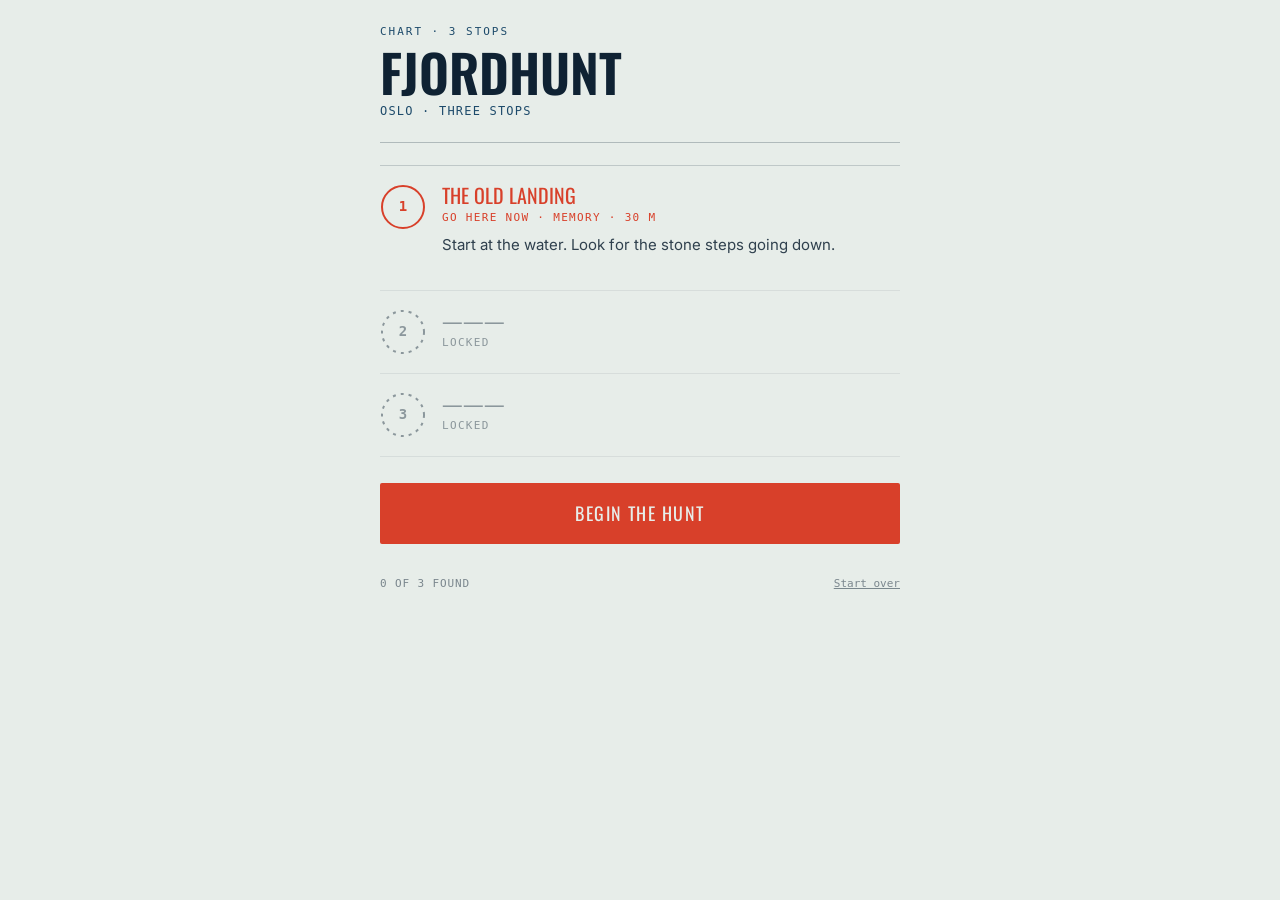
==== index.html @ 03c0484d "Add files via upload" ====
<!DOCTYPE html>
<html lang="en">
  <head>
    <meta charset="utf-8" />
    <meta
      name="viewport"
      content="width=device-width, initial-scale=1, viewport-fit=cover"
    />
    <meta name="theme-color" content="#e7ede9" />
    <title>Fjordhunt</title>
    <link rel="preconnect" href="https://fonts.googleapis.com" />
    <link rel="preconnect" href="https://fonts.gstatic.com" crossorigin />
    <link
      href="https://fonts.googleapis.com/css2?family=Oswald:wght@400;500;600&family=Inter:wght@400;500&display=swap"
      rel="stylesheet"
    />

    <style>
      :root {
        --paper: #e7ede9;
        --paper-2: #d6e0dc;
        --ink: #0f2233;
        --depth: #1e4b6b;
        --buoy: #d8402a;
        --brass: #a9761f;
        --font-display: "Oswald", "Arial Narrow", sans-serif;
        --font-body: "Inter", -apple-system, BlinkMacSystemFont, "Segoe UI",
          sans-serif;
        --font-mono: ui-monospace, "SF Mono", Menlo, monospace;
      }
      * {
        box-sizing: border-box;
        -webkit-tap-highlight-color: transparent;
      }
      html,
      body {
        margin: 0;
        padding: 0;
        min-height: 100%;
      }
      body {
        background: var(--paper);
        color: var(--ink);
        font-family: var(--font-body);
        font-size: 16px;
        line-height: 1.5;
        -webkit-font-smoothing: antialiased;
        overscroll-behavior: none;
      }
      .shell {
        width: min(560px, 100%);
        margin: 0 auto;
        padding: 24px 20px 48px;
      }
      .eyebrow {
        font-family: var(--font-mono);
        font-size: 11px;
        letter-spacing: 0.18em;
        text-transform: uppercase;
        color: var(--depth);
        margin: 0 0 6px;
      }
      h1 {
        font-family: var(--font-display);
        font-weight: 600;
        font-size: clamp(34px, 11vw, 52px);
        line-height: 0.95;
        text-transform: uppercase;
        margin: 0 0 6px;
      }
      .sub,
      .coord {
        font-family: var(--font-mono);
        font-size: 12px;
        letter-spacing: 0.1em;
        text-transform: uppercase;
        color: var(--depth);
        margin: 0;
      }
      .rule {
        height: 1px;
        background: var(--ink);
        opacity: 0.25;
        margin: 22px 0;
      }
      .stops {
        list-style: none;
        margin: 0;
        padding: 0;
      }
      .stop {
        display: flex;
        gap: 16px;
        align-items: flex-start;
        padding: 18px 0;
        border-top: 1px solid rgba(15, 34, 51, 0.18);
        text-decoration: none;
        color: inherit;
      }
      .stops li:last-child .stop {
        border-bottom: 1px solid rgba(15, 34, 51, 0.18);
      }
      .ring {
        flex: 0 0 auto;
        width: 46px;
        height: 46px;
        position: relative;
      }
      .ring svg {
        display: block;
        width: 100%;
        height: 100%;
      }
      .ring .num {
        position: absolute;
        inset: 0;
        display: grid;
        place-items: center;
        font-family: var(--font-mono);
        font-size: 14px;
        font-weight: 600;
      }
      .stop-body {
        min-width: 0;
        flex: 1;
      }
      .stop-name {
        font-family: var(--font-display);
        font-size: 20px;
        text-transform: uppercase;
        line-height: 1.1;
      }
      .stop-meta {
        font-family: var(--font-mono);
        font-size: 11px;
        letter-spacing: 0.12em;
        text-transform: uppercase;
        margin-top: 4px;
      }
      .stop-clue {
        margin-top: 8px;
        font-size: 15px;
        color: rgba(15, 34, 51, 0.85);
      }
      .is-locked {
        opacity: 0.42;
      }
      .is-current .stop-name,
      .is-current .stop-meta {
        color: var(--buoy);
      }
      .is-done .stop-meta {
        color: var(--brass);
      }
      .is-current .ring {
        animation: buoy 2.4s ease-in-out infinite;
      }
      @keyframes buoy {
        0%,
        100% {
          opacity: 1;
        }
        50% {
          opacity: 0.45;
        }
      }
      .btn {
        display: block;
        width: 100%;
        padding: 17px 20px;
        border: none;
        border-radius: 2px;
        background: var(--ink);
        color: var(--paper);
        font-family: var(--font-display);
        font-size: 18px;
        letter-spacing: 0.08em;
        text-transform: uppercase;
        text-align: center;
        text-decoration: none;
        cursor: pointer;
      }
      .btn--go {
        background: var(--buoy);
      }
      .btn--quiet {
        background: none;
        color: var(--depth);
        border: 1px solid rgba(15, 34, 51, 0.3);
      }
      .btn:active {
        transform: translateY(1px);
      }
      .btn:focus-visible,
      a:focus-visible {
        outline: 3px solid var(--brass);
        outline-offset: 2px;
      }
      .btn[disabled] {
        opacity: 0.4;
        pointer-events: none;
      }
      .btn + .btn {
        margin-top: 10px;
      }
      .status {
        padding: 14px 16px;
        border: 1px solid rgba(15, 34, 51, 0.2);
        border-left: 3px solid var(--depth);
        background: var(--paper-2);
        font-size: 15px;
      }
      .status--go {
        border-left-color: var(--buoy);
      }
      .foot {
        margin-top: 32px;
        font-family: var(--font-mono);
        font-size: 11px;
        letter-spacing: 0.08em;
        text-transform: uppercase;
        color: rgba(15, 34, 51, 0.5);
        display: flex;
        justify-content: space-between;
        gap: 12px;
      }
      .foot button {
        background: none;
        border: none;
        padding: 0;
        font: inherit;
        color: inherit;
        text-decoration: underline;
        cursor: pointer;
      }
      .devbar {
        background: var(--brass);
        color: #fff;
        font-family: var(--font-mono);
        font-size: 11px;
        letter-spacing: 0.14em;
        text-transform: uppercase;
        text-align: center;
        padding: 7px 10px;
      }
      .devbar button {
        background: none;
        border: none;
        color: #fff;
        text-decoration: underline;
        font: inherit;
        cursor: pointer;
      }
      /* AR */
      #ar {
        position: fixed;
        inset: 0;
        background: var(--ink);
        display: none;
        z-index: 50;
      }
      #ar.is-live {
        display: block;
      }
      #ar canvas {
        width: 100%;
        height: 100%;
        display: block;
      }
      .hud {
        position: fixed;
        left: 0;
        right: 0;
        bottom: 0;
        padding: 20px;
        padding-bottom: calc(20px + env(safe-area-inset-bottom));
        background: linear-gradient(transparent, rgba(15, 34, 51, 0.9) 40%);
      }
      .readout {
        font-family: var(--font-mono);
        font-size: 12px;
        letter-spacing: 0.12em;
        text-transform: uppercase;
        color: var(--paper);
        text-align: center;
        margin-bottom: 12px;
        text-shadow: 0 1px 3px rgba(0, 0, 0, 0.6);
      }
      /* games */
      .game-head {
        padding: 14px 20px;
        border-bottom: 1px solid rgba(15, 34, 51, 0.2);
        display: flex;
        justify-content: space-between;
        align-items: baseline;
        gap: 12px;
      }
      .game-head .title {
        font-family: var(--font-display);
        text-transform: uppercase;
        font-size: 17px;
      }
      .game-head .score {
        font-family: var(--font-mono);
        font-size: 12px;
        letter-spacing: 0.1em;
        text-transform: uppercase;
        color: var(--depth);
      }
      .game-stage {
        display: flex;
        flex-direction: column;
        align-items: center;
        justify-content: center;
        padding: 16px;
      }
      .game-stage canvas {
        background: var(--paper-2);
        border: 1px solid rgba(15, 34, 51, 0.25);
        touch-action: none;
        max-width: 100%;
      }
      .mem-grid {
        display: grid;
        grid-template-columns: repeat(3, 1fr);
        gap: 10px;
        width: 100%;
        max-width: 340px;
      }
      .card {
        aspect-ratio: 3 / 4;
        border: 1px solid rgba(15, 34, 51, 0.3);
        border-radius: 2px;
        background: var(--ink);
        color: transparent;
        font-size: 30px;
        display: grid;
        place-items: center;
        cursor: pointer;
        transition: background 0.18s, color 0.18s;
      }
      .card.is-up {
        background: var(--paper-2);
        color: var(--ink);
      }
      .card.is-matched {
        background: var(--paper-2);
        color: var(--ink);
        border-color: var(--brass);
        opacity: 0.55;
      }
      .pad {
        display: grid;
        grid-template-columns: repeat(4, 1fr);
        gap: 8px;
        width: 100%;
        max-width: 340px;
        margin-top: 14px;
      }
      .pad button {
        padding: 16px 0;
        font-size: 20px;
        border: 1px solid rgba(15, 34, 51, 0.3);
        background: var(--paper-2);
        color: var(--ink);
        border-radius: 2px;
        cursor: pointer;
      }
      .pad button:active {
        background: var(--ink);
        color: var(--paper);
      }
      .hint {
        font-family: var(--font-mono);
        font-size: 11px;
        letter-spacing: 0.1em;
        text-transform: uppercase;
        color: var(--depth);
        margin-top: 14px;
        text-align: center;
      }
      #boot {
        padding: 24px 20px;
        font-family: var(--font-mono);
        font-size: 13px;
        color: var(--buoy);
      }
      @media (prefers-reduced-motion: reduce) {
        * {
          animation: none !important;
          transition: none !important;
        }
      }
    </style>
  </head>

  <body>
    <div id="devbar"></div>
    <div id="app">
      <div id="boot">Loading&hellip;</div>
    </div>

    <div id="ar">
      <canvas id="cv"></canvas>
      <div class="hud">
        <div class="readout" id="readout">Finding you&hellip;</div>
        <button class="btn btn--go" id="playBtn" type="button" disabled>
          Get closer
        </button>
        <button class="btn btn--quiet" id="backBtn" type="button" style="margin-top:10px">
          Give up for now
        </button>
      </div>
    </div>

    <video id="vid" playsinline muted style="display: none"></video>

    <script>
      /* =========================================================
         ===============  YOUR HUNT — EDIT THIS  =================
         =========================================================

         Coordinates: open Google Maps, right-click the exact spot,
         click the numbers at the top of the menu to copy them.
         First number is lat, second is lng.

         game: "memory" | "breakout" | "tetris"
         radius: metres the player must be within
      */

      var HUNT = {
        name: "Fjordhunt",
        subtitle: "Oslo \u00b7 three stops",
        finale:
          "You found all three. Show this screen at the meeting point to claim the prize.",

        stops: [
          {
            name: "The Old Landing",
            lat: 59.92056,
            lng: 10.63167,
            radius: 30,
            clue: "Start at the water. Look for the stone steps going down.",
            game: "memory",
            symbols: ["\u2693", "\ud83e\udded", "\ud83d\udd6f", "\ud83e\udd89", "\ud83d\udd11", "\u26f5"]
          },
          {
            name: "The Palace Road",
            lat: 59.912844,
            lng: 10.6472,
            radius: 30,
            clue: "Head southeast, away from the water, until the trees line up on both sides. About fifteen minutes.",
            game: "breakout",
            rows: 4
          },
          {
            name: "The Last Marker",
            lat: 59.917304,
            lng: 10.66366,
            radius: 30,
            clue: "Turn east and keep going, slightly uphill, until the path opens onto open ground. Another fifteen minutes.",
            game: "tetris",
            lines: 4
          }
        ]
      };

      /* =========================================================
         =========  ENGINE — you should not need to edit  ========
         ========================================================= */

      (function () {
        "use strict";

        var KEY = "fjordhunt.progress.v1";
        var DEVKEY = "fjordhunt.dev";

        /* ---------- storage ---------- */
        function load() {
          try {
            var p = JSON.parse(localStorage.getItem(KEY));
            if (p && Object.prototype.toString.call(p.done) === "[object Array]")
              return p;
          } catch (e) {}
          return { done: [] };
        }
        function save(p) {
          try {
            localStorage.setItem(KEY, JSON.stringify(p));
          } catch (e) {}
        }
        function isDone(i) {
          return load().done.indexOf(i) > -1;
        }
        function complete(i) {
          var p = load();
          if (p.done.indexOf(i) < 0) p.done.push(i);
          p.updated = Date.now();
          save(p);
        }
        function resetAll() {
          try {
            localStorage.removeItem(KEY);
          } catch (e) {}
        }
        function currentIndex() {
          var p = load();
          for (var i = 0; i < HUNT.stops.length; i++)
            if (p.done.indexOf(i) < 0) return i;
          return -1;
        }

        function devOn() {
          try {
            return localStorage.getItem(DEVKEY) === "1";
          } catch (e) {
            return false;
          }
        }
        function setDev(on) {
          try {
            if (on) localStorage.setItem(DEVKEY, "1");
            else localStorage.removeItem(DEVKEY);
          } catch (e) {}
        }

        function param(name) {
          var m = new RegExp("[?&]" + name + "=([^&#]*)").exec(location.search);
          return m ? decodeURIComponent(m[1]) : null;
        }
        if (param("dev") === "1") setDev(true);
        if (param("dev") === "0") setDev(false);

        /* ---------- geo ---------- */
        function toRad(d) {
          return (d * Math.PI) / 180;
        }
        function distance(la1, ln1, la2, ln2) {
          var R = 6371000,
            dLa = toRad(la2 - la1),
            dLn = toRad(ln2 - ln1);
          var a =
            Math.sin(dLa / 2) * Math.sin(dLa / 2) +
            Math.cos(toRad(la1)) *
              Math.cos(toRad(la2)) *
              Math.sin(dLn / 2) *
              Math.sin(dLn / 2);
          return 2 * R * Math.atan2(Math.sqrt(a), Math.sqrt(1 - a));
        }
        function bearing(la1, ln1, la2, ln2) {
          var y = Math.sin(toRad(ln2 - ln1)) * Math.cos(toRad(la2));
          var x =
            Math.cos(toRad(la1)) * Math.sin(toRad(la2)) -
            Math.sin(toRad(la1)) *
              Math.cos(toRad(la2)) *
              Math.cos(toRad(ln2 - ln1));
          return (((Math.atan2(y, x) * 180) / Math.PI) + 360) % 360;
        }
        function angleDelta(a, b) {
          return ((((b - a) % 360) + 540) % 360) - 180;
        }
        function fmt(m) {
          return m < 1000 ? Math.round(m) + " m" : (m / 1000).toFixed(1) + " km";
        }

        /* ---------- dom helpers ---------- */
        var app = document.getElementById("app");
        var arEl = document.getElementById("ar");
        var cv = document.getElementById("cv");
        var vid = document.getElementById("vid");
        var readout = document.getElementById("readout");
        var playBtn = document.getElementById("playBtn");
        var backBtn = document.getElementById("backBtn");
        var ctx = cv.getContext("2d");

        function esc(s) {
          return String(s).replace(/[&<>"]/g, function (c) {
            return { "&": "&amp;", "<": "&lt;", ">": "&gt;", '"': "&quot;" }[c];
          });
        }
        function go(hash) {
          location.hash = hash;
        }

        /* ---------- teardown between views ---------- */
        var cleanup = [];
        function onLeave(fn) {
          cleanup.push(fn);
        }
        function teardown() {
          while (cleanup.length) {
            try {
              cleanup.pop()();
            } catch (e) {}
          }
          arEl.classList.remove("is-live");
        }

        /* =========================================================
           GAMES
           ========================================================= */
        var GAMES = {};

        GAMES.memory = {
          label: "Match the pairs",
          mount: function (stage, stop, api) {
            var syms = (
              stop.symbols && stop.symbols.length
                ? stop.symbols
                : ["\u2693", "\ud83e\udded", "\ud83d\udd6f", "\ud83e\udd89", "\ud83d\udd11", "\u26f5"]
            ).slice(0, 6);

            var deck = syms.concat(syms);
            for (var i = deck.length - 1; i > 0; i--) {
              var j = Math.floor(Math.random() * (i + 1)),
                t = deck[i];
              deck[i] = deck[j];
              deck[j] = t;
            }

            var grid = document.createElement("div");
            grid.className = "mem-grid";
            stage.appendChild(grid);
            var hint = document.createElement("p");
            hint.className = "hint";
            hint.textContent = "Tap two cards";
            stage.appendChild(hint);

            var first = null,
              busy = false,
              matched = 0,
              moves = 0;
            api.score("0 moves");

            deck.forEach(function (sym) {
              var card = document.createElement("button");
              card.className = "card";
              card.type = "button";
              card.textContent = sym;
              card.setAttribute("data-sym", sym);
              card.addEventListener("click", function () {
                if (busy || card.className.indexOf("is-up") > -1) return;
                if (card.className.indexOf("is-matched") > -1) return;
                card.className = "card is-up";
                if (!first) {
                  first = card;
                  return;
                }
                moves++;
                api.score(moves + (moves === 1 ? " move" : " moves"));
                if (
                  first.getAttribute("data-sym") === card.getAttribute("data-sym")
                ) {
                  first.className = "card is-matched";
                  card.className = "card is-matched";
                  first = null;
                  matched++;
                  if (matched === syms.length) {
                    hint.textContent = "All pairs found";
                    setTimeout(api.win, 450);
                  }
                } else {
                  busy = true;
                  var a = first,
                    b = card;
                  first = null;
                  setTimeout(function () {
                    a.className = "card";
                    b.className = "card";
                    busy = false;
                  }, 700);
                }
              });
              grid.appendChild(card);
            });

            return function () {};
          }
        };

        GAMES.breakout = {
          label: "Clear the bricks",
          mount: function (stage, stop, api) {
            var W = 320,
              H = 440;
            var c = document.createElement("canvas");
            c.width = W;
            c.height = H;
            c.style.width = "min(320px, 92vw)";
            stage.appendChild(c);
            var hint = document.createElement("p");
            hint.className = "hint";
            hint.textContent = "Drag to move \u00b7 tap to launch";
            stage.appendChild(hint);
            var g = c.getContext("2d");

            var COLS = 7,
              ROWS = Math.max(2, Math.min(6, stop.rows || 4)),
              PAD = 6;
            var BW = (W - PAD * (COLS + 1)) / COLS,
              BH = 16;
            var bricks = [];
            for (var r = 0; r < ROWS; r++)
              for (var cc = 0; cc < COLS; cc++)
                bricks.push({
                  x: PAD + cc * (BW + PAD),
                  y: 60 + r * (BH + PAD),
                  alive: true,
                  row: r
                });

            var paddle = { w: 74, h: 11, x: W / 2 - 37, y: H - 34 };
            var ball = { x: W / 2, y: paddle.y - 8, r: 6, vx: 0, vy: 0 };
            var lives = 3,
              stuck = true,
              running = true,
              alive = bricks.length;

            function sc() {
              api.score(alive + " left \u00b7 " + lives + " lives");
            }
            sc();

            function moveTo(clientX) {
              var rect = c.getBoundingClientRect();
              var x = ((clientX - rect.left) / rect.width) * W;
              paddle.x = Math.max(0, Math.min(W - paddle.w, x - paddle.w / 2));
            }
            function down(e) {
              e.preventDefault();
              var p = e.touches ? e.touches[0] : e;
              moveTo(p.clientX);
              if (stuck) {
                stuck = false;
                ball.vx = (Math.random() > 0.5 ? 1 : -1) * 2.4;
                ball.vy = -4.2;
              }
            }
            function move(e) {
              var p = e.touches ? e.touches[0] : e;
              if (!p) return;
              e.preventDefault();
              moveTo(p.clientX);
            }
            c.addEventListener("touchstart", down, { passive: false });
            c.addEventListener("touchmove", move, { passive: false });
            c.addEventListener("mousedown", down);
            c.addEventListener("mousemove", function (e) {
              if (e.buttons) move(e);
            });

            function step() {
              if (stuck) {
                ball.x = paddle.x + paddle.w / 2;
                ball.y = paddle.y - 8;
                return;
              }
              ball.x += ball.vx;
              ball.y += ball.vy;
              if (ball.x - ball.r < 0) {
                ball.x = ball.r;
                ball.vx *= -1;
              }
              if (ball.x + ball.r > W) {
                ball.x = W - ball.r;
                ball.vx *= -1;
              }
              if (ball.y - ball.r < 0) {
                ball.y = ball.r;
                ball.vy *= -1;
              }
              if (
                ball.vy > 0 &&
                ball.y + ball.r >= paddle.y &&
                ball.y - ball.r <= paddle.y + paddle.h &&
                ball.x >= paddle.x - 4 &&
                ball.x <= paddle.x + paddle.w + 4
              ) {
                ball.y = paddle.y - ball.r;
                var hit = (ball.x - (paddle.x + paddle.w / 2)) / (paddle.w / 2);
                ball.vx = hit * 4.2;
                ball.vy = -Math.max(3.2, Math.abs(ball.vy));
              }
              for (var i = 0; i < bricks.length; i++) {
                var b = bricks[i];
                if (!b.alive) continue;
                if (
                  ball.x + ball.r > b.x &&
                  ball.x - ball.r < b.x + BW &&
                  ball.y + ball.r > b.y &&
                  ball.y - ball.r < b.y + BH
                ) {
                  b.alive = false;
                  alive--;
                  sc();
                  var ox = Math.min(
                    ball.x + ball.r - b.x,
                    b.x + BW - (ball.x - ball.r)
                  );
                  var oy = Math.min(
                    ball.y + ball.r - b.y,
                    b.y + BH - (ball.y - ball.r)
                  );
                  if (ox < oy) ball.vx *= -1;
                  else ball.vy *= -1;
                  if (alive === 0) {
                    running = false;
                    hint.textContent = "Bricks cleared";
                    setTimeout(api.win, 350);
                  }
                  break;
                }
              }
              if (ball.y - ball.r > H) {
                lives--;
                if (lives <= 0) {
                  lives = 3;
                  bricks.forEach(function (b) {
                    b.alive = true;
                  });
                  alive = bricks.length;
                  hint.textContent = "Reset \u2014 try again";
                }
                sc();
                stuck = true;
              }
            }

            var rowColors = [
              "#0f2233",
              "#1e4b6b",
              "#a9761f",
              "#d8402a",
              "#1e4b6b",
              "#0f2233"
            ];
            function draw() {
              g.fillStyle = "#d6e0dc";
              g.fillRect(0, 0, W, H);
              bricks.forEach(function (b) {
                if (!b.alive) return;
                g.fillStyle = rowColors[b.row % rowColors.length];
                g.fillRect(b.x, b.y, BW, BH);
              });
              g.fillStyle = "#0f2233";
              g.fillRect(paddle.x, paddle.y, paddle.w, paddle.h);
              g.fillStyle = "#d8402a";
              g.beginPath();
              g.arc(ball.x, ball.y, ball.r, 0, Math.PI * 2);
              g.fill();
              if (stuck) {
                g.fillStyle = "rgba(15,34,51,0.65)";
                g.font = "13px ui-monospace, monospace";
                g.textAlign = "center";
                g.fillText("TAP TO LAUNCH", W / 2, H - 70);
              }
            }

            var raf;
            (function loop() {
              if (!running) return;
              step();
              draw();
              raf = requestAnimationFrame(loop);
            })();

            return function () {
              running = false;
              cancelAnimationFrame(raf);
            };
          }
        };

        GAMES.tetris = {
          label: "Clear the lines",
          mount: function (stage, stop, api) {
            var COLS = 10,
              ROWS = 18,
              CELL = 17;
            var TARGET = Math.max(1, stop.lines || 4);

            var c = document.createElement("canvas");
            c.width = COLS * CELL;
            c.height = ROWS * CELL;
            c.style.width = "240px";
            stage.appendChild(c);
            var g = c.getContext("2d");

            var pad = document.createElement("div");
            pad.className = "pad";
            pad.innerHTML =
              '<button type="button" data-k="left">\u2190</button>' +
              '<button type="button" data-k="rot">\u21bb</button>' +
              '<button type="button" data-k="right">\u2192</button>' +
              '<button type="button" data-k="drop">\u2193</button>';
            stage.appendChild(pad);

            var hint = document.createElement("p");
            hint.className = "hint";
            hint.textContent = "Clear " + TARGET + " lines";
            stage.appendChild(hint);

            var SHAPES = {
              I: [[1, 1, 1, 1]],
              O: [[1, 1], [1, 1]],
              T: [[0, 1, 0], [1, 1, 1]],
              S: [[0, 1, 1], [1, 1, 0]],
              Z: [[1, 1, 0], [0, 1, 1]],
              J: [[1, 0, 0], [1, 1, 1]],
              L: [[0, 0, 1], [1, 1, 1]]
            };
            var KEYS = ["I", "O", "T", "S", "Z", "J", "L"];
            var COLORS = {
              I: "#1e4b6b",
              O: "#a9761f",
              T: "#d8402a",
              S: "#0f2233",
              Z: "#1e4b6b",
              J: "#a9761f",
              L: "#0f2233"
            };

            var board = [];
            for (var r = 0; r < ROWS; r++) {
              var row = [];
              for (var cc = 0; cc < COLS; cc++) row.push(null);
              board.push(row);
            }

            var piece = null,
              lines = 0,
              running = true,
              acc = 0,
              last = 0,
              raf;

            function sc() {
              api.score(lines + " / " + TARGET + " lines");
            }
            sc();

            function emptyRow() {
              var a = [];
              for (var i = 0; i < COLS; i++) a.push(null);
              return a;
            }
            function collides(m, px, py) {
              for (var r = 0; r < m.length; r++)
                for (var c2 = 0; c2 < m[r].length; c2++) {
                  if (!m[r][c2]) continue;
                  var x = px + c2,
                    y = py + r;
                  if (x < 0 || x >= COLS || y >= ROWS) return true;
                  if (y >= 0 && board[y][x]) return true;
                }
              return false;
            }
            function spawn() {
              var k = KEYS[Math.floor(Math.random() * KEYS.length)];
              var m = SHAPES[k].map(function (rw) {
                return rw.slice();
              });
              piece = { k: k, m: m, x: Math.floor((COLS - m[0].length) / 2), y: 0 };
              if (collides(piece.m, piece.x, piece.y)) {
                for (var r = 0; r < 6; r++) board[r] = emptyRow();
                hint.textContent = "Stack cleared \u2014 keep going";
              }
            }
            function merge() {
              for (var r = 0; r < piece.m.length; r++)
                for (var c2 = 0; c2 < piece.m[r].length; c2++)
                  if (piece.m[r][c2] && piece.y + r >= 0)
                    board[piece.y + r][piece.x + c2] = piece.k;
            }
            function clearLines() {
              var cleared = 0;
              for (var r = ROWS - 1; r >= 0; r--) {
                var full = true;
                for (var c2 = 0; c2 < COLS; c2++)
                  if (!board[r][c2]) {
                    full = false;
                    break;
                  }
                if (full) {
                  board.splice(r, 1);
                  board.unshift(emptyRow());
                  cleared++;
                  r++;
                }
              }
              if (cleared) {
                lines += cleared;
                sc();
                if (lines >= TARGET) {
                  running = false;
                  hint.textContent = "Target reached";
                  setTimeout(api.win, 350);
                }
              }
            }
            function rotate() {
              var m = piece.m,
                out = [];
              for (var c2 = 0; c2 < m[0].length; c2++) {
                var rw = [];
                for (var r = m.length - 1; r >= 0; r--) rw.push(m[r][c2]);
                out.push(rw);
              }
              var kicks = [0, -1, 1, -2, 2];
              for (var i = 0; i < kicks.length; i++)
                if (!collides(out, piece.x + kicks[i], piece.y)) {
                  piece.m = out;
                  piece.x += kicks[i];
                  return;
                }
            }
            function mv(dx) {
              if (!collides(piece.m, piece.x + dx, piece.y)) piece.x += dx;
            }
            function softDrop() {
              if (!collides(piece.m, piece.x, piece.y + 1)) piece.y++;
              else {
                merge();
                clearLines();
                if (running) spawn();
              }
            }

            pad.addEventListener("click", function (e) {
              var k = e.target && e.target.getAttribute("data-k");
              if (!k || !running || !piece) return;
              if (k === "left") mv(-1);
              else if (k === "right") mv(1);
              else if (k === "rot") rotate();
              else softDrop();
              draw();
            });

            function onKey(e) {
              if (!running || !piece) return;
              if (e.key === "ArrowLeft") mv(-1);
              else if (e.key === "ArrowRight") mv(1);
              else if (e.key === "ArrowUp") rotate();
              else if (e.key === "ArrowDown") softDrop();
              else return;
              e.preventDefault();
              draw();
            }
            window.addEventListener("keydown", onKey);

            function draw() {
              g.fillStyle = "#d6e0dc";
              g.fillRect(0, 0, c.width, c.height);
              g.strokeStyle = "rgba(15,34,51,0.07)";
              for (var i = 1; i < COLS; i++) {
                g.beginPath();
                g.moveTo(i * CELL, 0);
                g.lineTo(i * CELL, c.height);
                g.stroke();
              }
              for (var r = 0; r < ROWS; r++)
                for (var c2 = 0; c2 < COLS; c2++)
                  if (board[r][c2]) {
                    g.fillStyle = COLORS[board[r][c2]];
                    g.fillRect(c2 * CELL, r * CELL, CELL - 1, CELL - 1);
                  }
              if (piece)
                for (var pr = 0; pr < piece.m.length; pr++)
                  for (var pc = 0; pc < piece.m[pr].length; pc++)
                    if (piece.m[pr][pc]) {
                      g.fillStyle = COLORS[piece.k];
                      g.fillRect(
                        (piece.x + pc) * CELL,
                        (piece.y + pr) * CELL,
                        CELL - 1,
                        CELL - 1
                      );
                    }
            }

            spawn();
            raf = requestAnimationFrame(function loop(ts) {
              if (!running) return;
              if (!last) last = ts;
              acc += ts - last;
              last = ts;
              if (acc > 620) {
                acc = 0;
                softDrop();
              }
              draw();
              raf = requestAnimationFrame(loop);
            });

            return function () {
              running = false;
              cancelAnimationFrame(raf);
              window.removeEventListener("keydown", onKey);
            };
          }
        };

        /* =========================================================
           VIEWS
           ========================================================= */

        function renderDevbar() {
          var bar = document.getElementById("devbar");
          if (!devOn()) {
            bar.className = "";
            bar.innerHTML = "";
            return;
          }
          bar.className = "devbar";
          bar.innerHTML =
            "Test mode: location checks skipped \u00b7 " +
            '<button id="devoff" type="button">turn off</button>';
          document.getElementById("devoff").addEventListener("click", function () {
            setDev(false);
            renderDevbar();
            route();
          });
        }

        function ring(state, n) {
          var stroke =
            state === "done" ? "#a9761f" : state === "current" ? "#d8402a" : "#0f2233";
          var dash = state === "locked" ? ' stroke-dasharray="3 5"' : "";
          var inner =
            state === "done"
              ? '<circle cx="23" cy="23" r="12" fill="#a9761f" opacity="0.18"/>'
              : "";
          return (
            '<div class="ring"><svg viewBox="0 0 46 46" aria-hidden="true">' +
            inner +
            '<circle cx="23" cy="23" r="21" fill="none" stroke="' +
            stroke +
            '" stroke-width="2"' +
            dash +
            '/></svg><span class="num" style="color:' +
            stroke +
            '">' +
            n +
            "</span></div>"
          );
        }

        function renderChart() {
          var cur = currentIndex();
          var html =
            '<main class="shell">' +
            '<p class="eyebrow">Chart \u00b7 ' +
            HUNT.stops.length +
            " stops</p>" +
            "<h1>" +
            esc(HUNT.name) +
            "</h1>" +
            '<p class="sub">' +
            esc(HUNT.subtitle || "") +
            "</p>" +
            '<div class="rule"></div><ol class="stops">';

          HUNT.stops.forEach(function (s, i) {
            var done = isDone(i),
              isCur = i === cur;
            var state = done ? "done" : isCur ? "current" : "locked";
            var cls =
              "stop " + (done ? "is-done" : isCur ? "is-current" : "is-locked");
            var open = done || isCur;
            var body =
              ring(state, i + 1) +
              '<div class="stop-body"><div class="stop-name">' +
              (open ? esc(s.name) : "\u2014\u2014\u2014") +
              '</div><div class="stop-meta">' +
              (done ? "Found" : isCur ? "Go here now" : "Locked") +
              (open ? " \u00b7 " + esc(s.game) + " \u00b7 " + s.radius + " m" : "") +
              "</div>" +
              (isCur && s.clue ? '<p class="stop-clue">' + esc(s.clue) + "</p>" : "") +
              "</div>";
            html +=
              "<li>" +
              (open
                ? '<a class="' + cls + '" href="#/stop/' + i + '">' + body + "</a>"
                : '<div class="' + cls + '">' + body + "</div>") +
              "</li>";
          });

          html += "</ol><div style='margin-top:26px'>";
          if (cur === -1) {
            html +=
              '<div class="status status--go">' + esc(HUNT.finale) + "</div>";
          } else {
            html +=
              '<a class="btn btn--go" href="#/stop/' +
              cur +
              '">' +
              (cur === 0 ? "Begin the hunt" : "Continue to stop " + (cur + 1)) +
              "</a>";
          }
          var doneCount = load().done.length;
          html +=
            '</div><div class="foot"><span>' +
            doneCount +
            " of " +
            HUNT.stops.length +
            ' found</span><button id="resetBtn" type="button">Start over</button></div></main>';

          app.innerHTML = html;
          document.getElementById("resetBtn").addEventListener("click", function () {
            if (confirm("Clear your progress and start from stop 1?")) {
              resetAll();
              route();
            }
          });
        }

        function renderStop(i) {
          var stop = HUNT.stops[i];
          if (!stop) return go("");

          app.innerHTML =
            '<main class="shell">' +
            '<p class="eyebrow">Stop ' +
            (i + 1) +
            " of " +
            HUNT.stops.length +
            "</p><h1>" +
            esc(stop.name) +
            '</h1><p class="coord">' +
            stop.lat.toFixed(5) +
            "\u00b0N " +
            stop.lng.toFixed(5) +
            "\u00b0E \u00b7 within " +
            stop.radius +
            ' m</p><div class="rule"></div>' +
            '<div class="status">' +
            esc(stop.clue || "Find the marker.") +
            "</div>" +
            "<p style='font-size:15px;color:#1e4b6b;margin:18px 0 22px'>The marker only appears when you are close enough. Hold the phone up and turn slowly to find it.</p>" +
            '<button class="btn btn--go" id="openCam" type="button">Open camera</button>' +
            '<a class="btn btn--quiet" href="#/">Back to the chart</a>' +
            "</main>";

          var heading = null,
            pos = null,
            dist = null,
            inRange = false,
            t0 = Date.now(),
            raf = null,
            stream = null,
            watchId = null;

          if (devOn()) {
            dist = 0;
            inRange = true;
          }

          function onOrient(e) {
            if (typeof e.webkitCompassHeading === "number")
              heading = e.webkitCompassHeading;
            else if (typeof e.alpha === "number") heading = (360 - e.alpha) % 360;
          }

          function startOrientation() {
            function attach() {
              window.addEventListener("deviceorientationabsolute", onOrient, true);
              window.addEventListener("deviceorientation", onOrient, true);
            }
            var DOE = window.DeviceOrientationEvent;
            if (DOE && typeof DOE.requestPermission === "function")
              DOE.requestPermission().then(attach).catch(attach);
            else attach();
          }

          function startGeo() {
            if (devOn() || !navigator.geolocation) return;
            watchId = navigator.geolocation.watchPosition(
              function (p) {
                pos = {
                  lat: p.coords.latitude,
                  lng: p.coords.longitude,
                  acc: p.coords.accuracy
                };
                dist = distance(pos.lat, pos.lng, stop.lat, stop.lng);
                inRange = dist <= stop.radius;
              },
              function (err) {
                readout.textContent =
                  err.code === 1
                    ? "Location blocked \u2014 allow it in Settings"
                    : "Cannot read your location yet";
              },
              { enableHighAccuracy: true, maximumAge: 2000, timeout: 20000 }
            );
          }

          function resize() {
            var d = window.devicePixelRatio || 1;
            cv.width = window.innerWidth * d;
            cv.height = window.innerHeight * d;
          }

          function drawMarker(x, y, t, size) {
            ctx.save();
            ctx.translate(x, y + Math.sin(t / 700) * size * 0.06);
            var gr = ctx.createRadialGradient(0, 0, size * 0.2, 0, 0, size * 1.3);
            gr.addColorStop(0, "rgba(216,64,42,0.45)");
            gr.addColorStop(1, "rgba(216,64,42,0)");
            ctx.fillStyle = gr;
            ctx.beginPath();
            ctx.arc(0, 0, size * 1.3, 0, Math.PI * 2);
            ctx.fill();
            ctx.save();
            ctx.rotate(t / 2600);
            ctx.strokeStyle = "#a9761f";
            ctx.lineWidth = Math.max(2, size * 0.045);
            ctx.beginPath();
            ctx.arc(0, 0, size, 0, Math.PI * 2);
            ctx.stroke();
            for (var k = 0; k < 12; k++) {
              var a = (k / 12) * Math.PI * 2;
              ctx.beginPath();
              ctx.moveTo(Math.cos(a) * size * 0.86, Math.sin(a) * size * 0.86);
              ctx.lineTo(Math.cos(a) * size * 0.98, Math.sin(a) * size * 0.98);
              ctx.stroke();
            }
            ctx.restore();
            ctx.strokeStyle = "rgba(231,237,233,0.9)";
            ctx.lineWidth = Math.max(1.5, size * 0.03);
            ctx.beginPath();
            ctx.moveTo(-size * 0.55, 0);
            ctx.lineTo(size * 0.55, 0);
            ctx.moveTo(0, -size * 0.55);
            ctx.lineTo(0, size * 0.55);
            ctx.stroke();
            ctx.fillStyle = "#d8402a";
            ctx.beginPath();
            ctx.moveTo(0, -size * 0.34);
            ctx.lineTo(size * 0.34, 0);
            ctx.lineTo(0, size * 0.34);
            ctx.lineTo(-size * 0.34, 0);
            ctx.closePath();
            ctx.fill();
            ctx.restore();
          }

          function drawArrow(delta) {
            var r = Math.min(cv.width, cv.height) * 0.16;
            ctx.save();
            ctx.translate(cv.width / 2, cv.height / 2);
            ctx.rotate((delta * Math.PI) / 180);
            ctx.fillStyle = "rgba(231,237,233,0.92)";
            ctx.strokeStyle = "rgba(15,34,51,0.6)";
            ctx.lineWidth = 3;
            ctx.beginPath();
            ctx.moveTo(0, -r);
            ctx.lineTo(r * 0.6, r * 0.7);
            ctx.lineTo(0, r * 0.35);
            ctx.lineTo(-r * 0.6, r * 0.7);
            ctx.closePath();
            ctx.fill();
            ctx.stroke();
            ctx.restore();
          }

          function hud() {
            if (devOn()) readout.textContent = "Test mode \u00b7 marker unlocked";
            else if (dist === null) readout.textContent = "Finding you\u2026";
            else if (inRange) readout.textContent = "You are here \u00b7 " + fmt(dist);
            else
              readout.textContent =
                fmt(dist) +
                " to go" +
                (pos && pos.acc > 25
                  ? " \u00b7 weak GPS (\u00b1" + Math.round(pos.acc) + " m)"
                  : "");
            if (inRange && playBtn.disabled) {
              playBtn.disabled = false;
              playBtn.textContent = "Take the challenge";
            } else if (!inRange && !playBtn.disabled) {
              playBtn.disabled = true;
              playBtn.textContent = "Get closer";
            }
          }

          function loop() {
            var t = Date.now() - t0;
            ctx.clearRect(0, 0, cv.width, cv.height);
            var vw = vid.videoWidth,
              vh = vid.videoHeight;
            if (vw && vh) {
              var s = Math.max(cv.width / vw, cv.height / vh);
              ctx.drawImage(
                vid,
                (cv.width - vw * s) / 2,
                (cv.height - vh * s) / 2,
                vw * s,
                vh * s
              );
            }
            if (inRange) {
              var size = Math.min(cv.width, cv.height) * 0.17;
              if (heading === null) drawMarker(cv.width / 2, cv.height * 0.45, t, size);
              else {
                var b = devOn()
                  ? 0
                  : bearing(pos.lat, pos.lng, stop.lat, stop.lng);
                var d = angleDelta(heading, b),
                  fov = 55;
                if (Math.abs(d) < fov)
                  drawMarker(
                    cv.width / 2 + (d / fov) * (cv.width / 2),
                    cv.height * 0.45,
                    t,
                    size
                  );
                else drawArrow(d);
              }
            } else if (heading !== null && pos) {
              drawArrow(angleDelta(heading, bearing(pos.lat, pos.lng, stop.lat, stop.lng)));
            }
            hud();
            raf = requestAnimationFrame(loop);
          }

          playBtn.onclick = function () {
            go("#/game/" + i);
          };
          backBtn.onclick = function () {
            go("#/");
          };

          document.getElementById("openCam").addEventListener("click", function () {
            startOrientation();
            startGeo();
            navigator.mediaDevices
              .getUserMedia({
                video: { facingMode: { ideal: "environment" } },
                audio: false
              })
              .then(function (st) {
                stream = st;
                vid.srcObject = st;
                return vid.play();
              })
              .then(function () {
                arEl.classList.add("is-live");
                resize();
                window.addEventListener("resize", resize);
                raf = requestAnimationFrame(loop);
              })
              .catch(function () {
                alert(
                  "The camera did not open. Allow camera access for this site, then reload."
                );
              });
          });

          onLeave(function () {
            if (raf) cancelAnimationFrame(raf);
            window.removeEventListener("resize", resize);
            window.removeEventListener("deviceorientationabsolute", onOrient, true);
            window.removeEventListener("deviceorientation", onOrient, true);
            if (watchId !== null) navigator.geolocation.clearWatch(watchId);
            if (stream)
              stream.getTracks().forEach(function (tr) {
                tr.stop();
              });
            vid.srcObject = null;
          });
        }

        function renderGame(i) {
          var stop = HUNT.stops[i];
          if (!stop) return go("");
          var game = GAMES[stop.game];

          if (!game) {
            app.innerHTML =
              '<main class="shell"><div class="status">No game called "' +
              esc(stop.game) +
              '" exists. In the config at the top of this file, game must be memory, breakout or tetris.</div>' +
              '<a class="btn btn--quiet" href="#/" style="margin-top:20px">Back</a></main>';
            return;
          }

          app.innerHTML =
            '<header class="game-head"><span class="title">' +
            esc(game.label) +
            '</span><span class="score" id="score"></span></header>' +
            '<div class="game-stage" id="stage"></div>';

          var td = null;
          var api = {
            score: function (t) {
              var el = document.getElementById("score");
              if (el) el.textContent = t;
            },
            win: function () {
              if (td) td();
              complete(i);
              showWin();
            }
          };
          td = game.mount(document.getElementById("stage"), stop, api);
          onLeave(function () {
            if (td) td();
          });

          function showWin() {
            var next = currentIndex();
            var html = '<main class="shell">';
            if (next === -1) {
              html +=
                '<p class="eyebrow">Hunt complete</p><h1>All three found</h1>' +
                '<div class="rule"></div><div class="status status--go">' +
                esc(HUNT.finale) +
                '</div><div style="margin-top:24px"><a class="btn btn--go" href="#/">See the chart</a></div>';
            } else {
              var n = HUNT.stops[next];
              html +=
                '<p class="eyebrow">Stop ' +
                (i + 1) +
                ' cleared</p><h1>' +
                esc(stop.name) +
                '</h1><div class="rule"></div><div class="status status--go">Next: ' +
                esc(n.clue || n.name) +
                '</div><div style="margin-top:24px"><a class="btn btn--go" href="#/stop/' +
                next +
                '">Go to stop ' +
                (next + 1) +
                '</a><a class="btn btn--quiet" href="#/">Back to the chart</a></div>';
            }
            app.innerHTML = html + "</main>";
          }
        }

        /* ---------- router ---------- */
        function route() {
          teardown();
          window.scrollTo(0, 0);
          renderDevbar();
          var h = location.hash.replace(/^#\/?/, "");
          var parts = h.split("/");
          if (parts[0] === "stop") renderStop(parseInt(parts[1], 10) || 0);
          else if (parts[0] === "game") renderGame(parseInt(parts[1], 10) || 0);
          else renderChart();
        }

        window.addEventListener("hashchange", route);
        route();
      })();
    </script>
  </body>
</html>
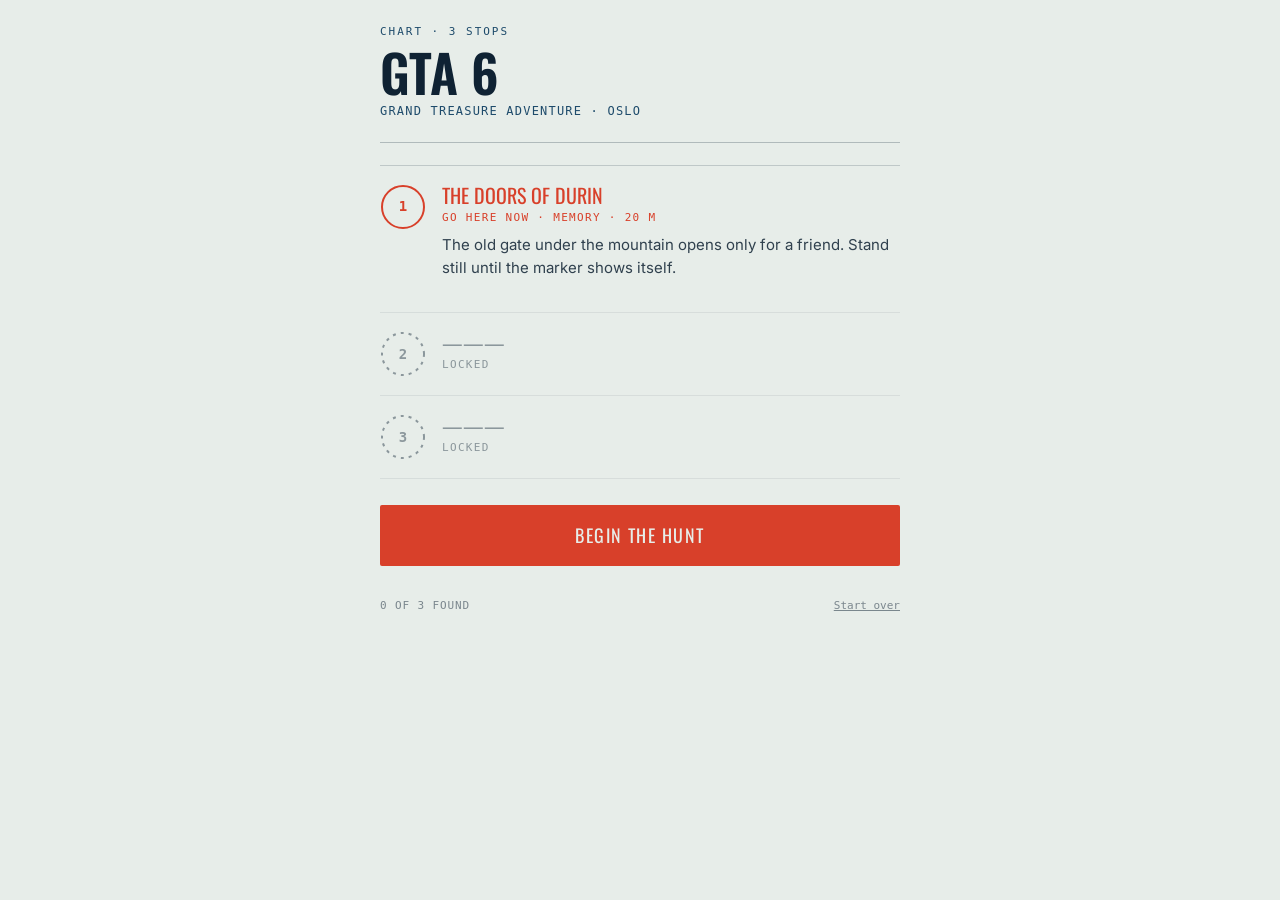
==== commit 3c33e952: "Add files via upload" ====
--- a/index.html
+++ b/index.html
@@ -7,7 +7,7 @@
       content="width=device-width, initial-scale=1, viewport-fit=cover"
     />
     <meta name="theme-color" content="#e7ede9" />
-    <title>Fjordhunt</title>
+    <title>GTA 6 &mdash; Grand Treasure Adventure</title>
     <link rel="preconnect" href="https://fonts.googleapis.com" />
     <link rel="preconnect" href="https://fonts.gstatic.com" crossorigin />
     <link
@@ -332,20 +332,31 @@
         border: 1px solid rgba(15, 34, 51, 0.3);
         border-radius: 2px;
         background: var(--ink);
-        color: transparent;
         font-size: 30px;
         display: grid;
         place-items: center;
         cursor: pointer;
-        transition: background 0.18s, color 0.18s;
+        padding: 0;
+        touch-action: manipulation;
+        -webkit-user-select: none;
+        user-select: none;
+        transition: background 0.18s;
+      }
+      /* The face is a real element, shown and hidden with visibility.
+         Colouring text transparent does not hide emoji reliably. */
+      .card .face {
+        visibility: hidden;
+        line-height: 1;
+      }
+      .card.is-up .face,
+      .card.is-matched .face {
+        visibility: visible;
       }
       .card.is-up {
         background: var(--paper-2);
-        color: var(--ink);
       }
       .card.is-matched {
         background: var(--paper-2);
-        color: var(--ink);
         border-color: var(--brass);
         opacity: 0.55;
       }
@@ -356,6 +367,7 @@
         width: 100%;
         max-width: 340px;
         margin-top: 14px;
+        touch-action: none;
       }
       .pad button {
         padding: 16px 0;
@@ -365,6 +377,10 @@
         color: var(--ink);
         border-radius: 2px;
         cursor: pointer;
+        /* none: no double-tap zoom, no scroll hijack, no 300ms delay */
+        touch-action: none;
+        -webkit-user-select: none;
+        user-select: none;
       }
       .pad button:active {
         background: var(--ink);
@@ -429,36 +445,42 @@
       */
 
       var HUNT = {
-        name: "Fjordhunt",
-        subtitle: "Oslo \u00b7 three stops",
+        /* id keeps this hunt's progress separate from other hunts hosted on
+           the same domain. Give every city its own id. */
+        id: "oslo",
+        name: "GTA 6",
+        subtitle: "Grand Treasure Adventure \u00b7 Oslo",
         finale:
-          "You found all three. Show this screen at the meeting point to claim the prize.",
+          "Three worlds, three trials, all cleared. Show this screen at the meeting point to claim the prize.",
 
         stops: [
           {
-            name: "The Old Landing",
-            lat: 59.92056,
-            lng: 10.63167,
-            radius: 30,
-            clue: "Start at the water. Look for the stone steps going down.",
+            name: "The Doors of Durin",
+            lat: 59.9187179,
+            lng: 10.6313207,
+            radius: 20,
+            clue:
+              "The old gate under the mountain opens only for a friend. Stand still until the marker shows itself.",
             game: "memory",
-            symbols: ["\u2693", "\ud83e\udded", "\ud83d\udd6f", "\ud83e\udd89", "\ud83d\udd11", "\u26f5"]
+            symbols: ["\ud83d\udc8d", "\u2694\ufe0f", "\ud83c\udf33", "\u26f0\ufe0f", "\ud83d\udc41\ufe0f", "\ud83d\uddfc"]
           },
           {
-            name: "The Palace Road",
-            lat: 59.912844,
-            lng: 10.6472,
-            radius: 30,
-            clue: "Head southeast, away from the water, until the trees line up on both sides. About fifteen minutes.",
+            name: "The Dark Portal",
+            lat: 59.9177493,
+            lng: 10.6324311,
+            radius: 20,
+            clue:
+              "The portal burns to the south-southeast, roughly a hundred and twenty paces off. Break through what stands in the way.",
             game: "breakout",
             rows: 4
           },
           {
-            name: "The Last Marker",
-            lat: 59.917304,
-            lng: 10.66366,
-            radius: 30,
-            clue: "Turn east and keep going, slightly uphill, until the path opens onto open ground. Another fifteen minutes.",
+            name: "The Getaway",
+            lat: 59.9166878,
+            lng: 10.6333182,
+            radius: 20,
+            clue:
+              "Heat's on. Keep going the same way, another hundred and twenty paces, and don't stop moving. Stack the crates and you're clear.",
             game: "tetris",
             lines: 4
           }
@@ -472,7 +494,10 @@
       (function () {
         "use strict";
 
-        var KEY = "fjordhunt.progress.v1";
+        /* localStorage is scoped to the origin, not the path, so two hunts on
+           the same github.io domain would otherwise share one progress record.
+           Folding the hunt id into the key keeps each city separate. */
+        var KEY = "hunt." + (HUNT.id || "default") + ".progress.v1";
         var DEVKEY = "fjordhunt.dev";
 
         /* ---------- storage ---------- */
@@ -607,7 +632,7 @@
             var syms = (
               stop.symbols && stop.symbols.length
                 ? stop.symbols
-                : ["\u2693", "\ud83e\udded", "\ud83d\udd6f", "\ud83e\udd89", "\ud83d\udd11", "\u26f5"]
+                : ["\u2693\ufe0f", "\ud83e\udded", "\ud83d\udd6f\ufe0f", "\ud83e\udd89", "\ud83d\udd11", "\u26f5\ufe0f"]
             ).slice(0, 6);
 
             var deck = syms.concat(syms);
@@ -636,8 +661,12 @@
               var card = document.createElement("button");
               card.className = "card";
               card.type = "button";
-              card.textContent = sym;
+              var face = document.createElement("span");
+              face.className = "face";
+              face.textContent = sym;
+              card.appendChild(face);
               card.setAttribute("data-sym", sym);
+              card.setAttribute("aria-label", "Face-down card");
               card.addEventListener("click", function () {
                 if (busy || card.className.indexOf("is-up") > -1) return;
                 if (card.className.indexOf("is-matched") > -1) return;
@@ -1026,14 +1055,34 @@
               }
             }
 
-            pad.addEventListener("click", function (e) {
-              var k = e.target && e.target.getAttribute("data-k");
+            function padAction(k) {
               if (!k || !running || !piece) return;
               if (k === "left") mv(-1);
               else if (k === "right") mv(1);
               else if (k === "rot") rotate();
-              else softDrop();
+              else if (k === "drop") softDrop();
+              else return;
               draw();
+            }
+
+            /* Handling touchstart and calling preventDefault stops iOS from
+               treating two quick taps as a zoom gesture. The click listener
+               is kept for desktop, and skipped once touch has been seen. */
+            var usedTouch = false;
+            pad.addEventListener(
+              "touchstart",
+              function (e) {
+                var k = e.target && e.target.getAttribute("data-k");
+                if (!k) return;
+                usedTouch = true;
+                e.preventDefault();
+                padAction(k);
+              },
+              { passive: false }
+            );
+            pad.addEventListener("click", function (e) {
+              if (usedTouch) return;
+              padAction(e.target && e.target.getAttribute("data-k"));
             });
 
             function onKey(e) {
@@ -1255,16 +1304,78 @@
             inRange = true;
           }
 
-          function onOrient(e) {
-            if (typeof e.webkitCompassHeading === "number")
-              heading = e.webkitCompassHeading;
-            else if (typeof e.alpha === "number") heading = (360 - e.alpha) % 360;
+          /* ----- compass -----
+             Android fires BOTH deviceorientationabsolute (true north) and
+             deviceorientation (alpha measured from wherever the page happened
+             to load). Feeding both into one variable makes the arrow alternate
+             between two unrelated headings every frame, which reads as
+             flicker. So: absolute wins, and the relative event is only used if
+             no absolute source ever appears.
+             iOS fires neither of those as absolute, but supplies
+             webkitCompassHeading, which is already true-north referenced. */
+
+          var hasAbsolute = false;
+          var smoothX = null,
+            smoothY = null;
+          var jitter = 0,
+            lastRaw = null;
+
+          /* Averaging degrees directly breaks across the 0/360 seam, so the
+             heading is smoothed as a unit vector and converted back. */
+          function pushHeading(deg) {
+            if (typeof deg !== "number" || isNaN(deg)) return;
+
+            if (lastRaw !== null) {
+              var d = Math.abs(angleDelta(lastRaw, deg));
+              jitter = jitter * 0.9 + d * 0.1;
+            }
+            lastRaw = deg;
+
+            var r = (deg * Math.PI) / 180;
+            var sx = Math.sin(r),
+              sy = Math.cos(r);
+            if (smoothX === null) {
+              smoothX = sx;
+              smoothY = sy;
+            } else {
+              var k = 0.18; // lower = steadier but laggier
+              smoothX += (sx - smoothX) * k;
+              smoothY += (sy - smoothY) * k;
+            }
+            heading = ((Math.atan2(smoothX, smoothY) * 180) / Math.PI + 360) % 360;
+          }
+
+          /* alpha is reported relative to the device's natural orientation,
+             so a landscape phone needs the screen angle subtracted. */
+          function screenAngle() {
+            if (screen.orientation && typeof screen.orientation.angle === "number")
+              return screen.orientation.angle;
+            if (typeof window.orientation === "number") return window.orientation;
+            return 0;
+          }
+
+          function onAbsolute(e) {
+            if (typeof e.alpha !== "number") return;
+            hasAbsolute = true;
+            pushHeading((360 - e.alpha + screenAngle()) % 360);
+          }
+
+          function onRelative(e) {
+            if (typeof e.webkitCompassHeading === "number") {
+              hasAbsolute = true;
+              pushHeading(e.webkitCompassHeading);
+              return;
+            }
+            // Only a fallback. If an absolute source exists, ignore this.
+            if (hasAbsolute) return;
+            if (e.absolute === true && typeof e.alpha === "number")
+              pushHeading((360 - e.alpha + screenAngle()) % 360);
           }
 
           function startOrientation() {
             function attach() {
-              window.addEventListener("deviceorientationabsolute", onOrient, true);
-              window.addEventListener("deviceorientation", onOrient, true);
+              window.addEventListener("deviceorientationabsolute", onAbsolute, true);
+              window.addEventListener("deviceorientation", onRelative, true);
             }
             var DOE = window.DeviceOrientationEvent;
             if (DOE && typeof DOE.requestPermission === "function")
@@ -1364,6 +1475,14 @@
           }
 
           function hud() {
+            /* A wildly noisy magnetometer usually means the phone needs the
+               figure-of-eight calibration wave, or is next to something
+               magnetic. Saying so beats letting people think it is broken. */
+            if (jitter > 12) {
+              readout.textContent =
+                "Compass unsteady \u00b7 wave the phone in a figure of eight";
+              return;
+            }
             if (devOn()) readout.textContent = "Test mode \u00b7 marker unlocked";
             else if (dist === null) readout.textContent = "Finding you\u2026";
             else if (inRange) readout.textContent = "You are here \u00b7 " + fmt(dist);
@@ -1459,8 +1578,8 @@
           onLeave(function () {
             if (raf) cancelAnimationFrame(raf);
             window.removeEventListener("resize", resize);
-            window.removeEventListener("deviceorientationabsolute", onOrient, true);
-            window.removeEventListener("deviceorientation", onOrient, true);
+            window.removeEventListener("deviceorientationabsolute", onAbsolute, true);
+            window.removeEventListener("deviceorientation", onRelative, true);
             if (watchId !== null) navigator.geolocation.clearWatch(watchId);
             if (stream)
               stream.getTracks().forEach(function (tr) {
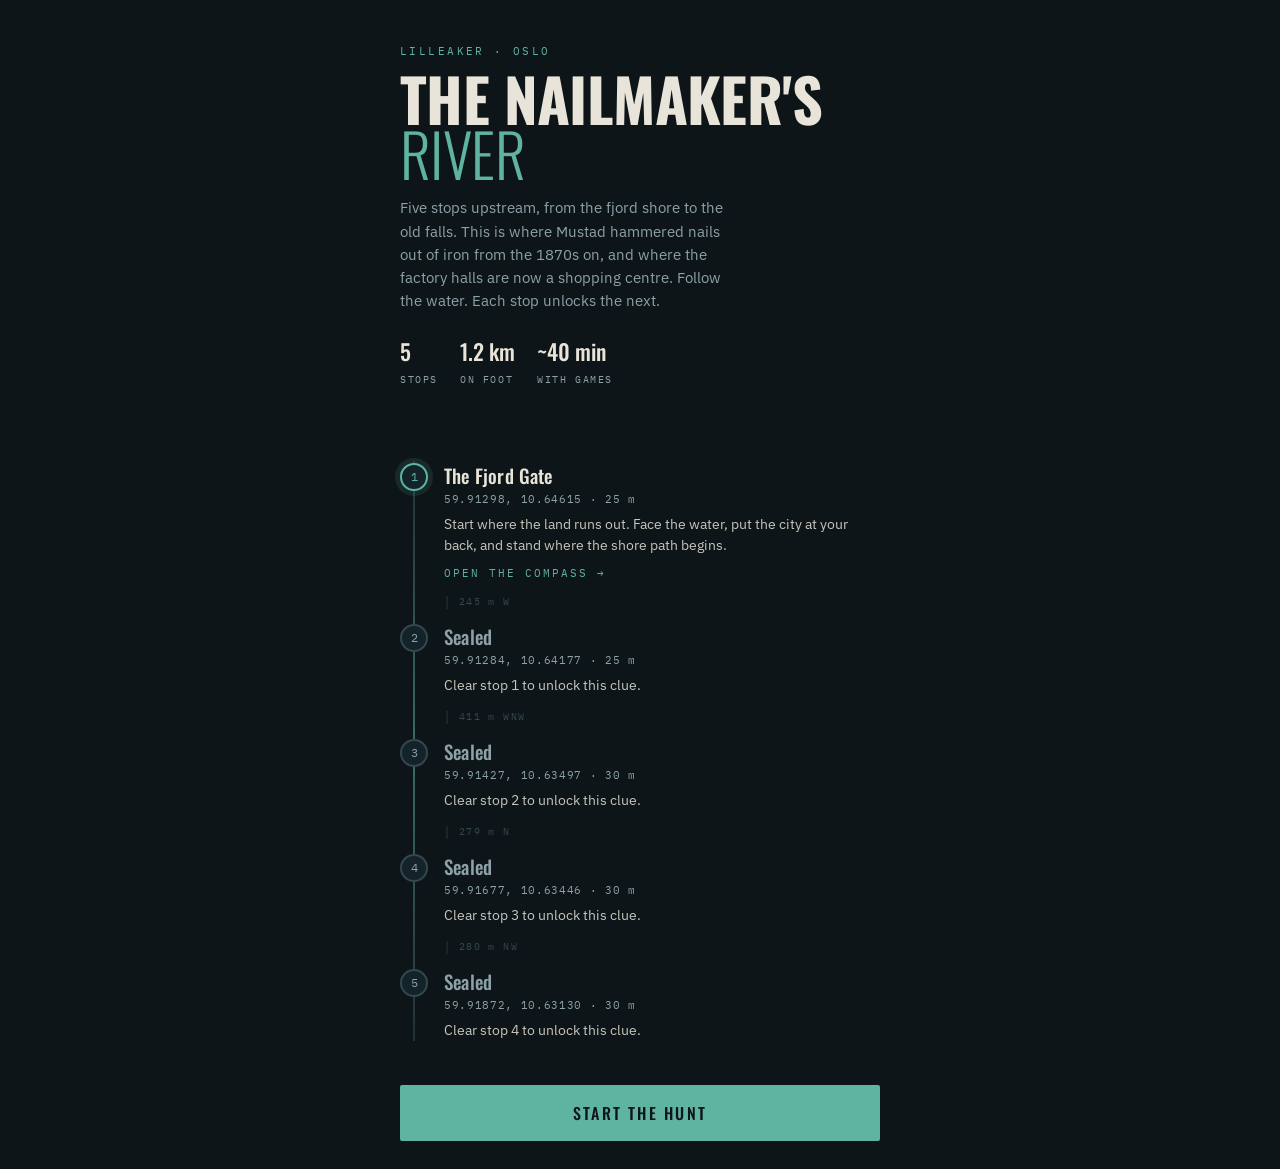
==== commit d967215d: "Add files via upload" ====
--- a/index.html
+++ b/index.html
@@ -1,1674 +1,1435 @@
 <!DOCTYPE html>
 <html lang="en">
-  <head>
-    <meta charset="utf-8" />
-    <meta
-      name="viewport"
-      content="width=device-width, initial-scale=1, viewport-fit=cover"
-    />
-    <meta name="theme-color" content="#e7ede9" />
-    <title>GTA 6 &mdash; Grand Treasure Adventure</title>
-    <link rel="preconnect" href="https://fonts.googleapis.com" />
-    <link rel="preconnect" href="https://fonts.gstatic.com" crossorigin />
-    <link
-      href="https://fonts.googleapis.com/css2?family=Oswald:wght@400;500;600&family=Inter:wght@400;500&display=swap"
-      rel="stylesheet"
-    />
-
-    <style>
-      :root {
-        --paper: #e7ede9;
-        --paper-2: #d6e0dc;
-        --ink: #0f2233;
-        --depth: #1e4b6b;
-        --buoy: #d8402a;
-        --brass: #a9761f;
-        --font-display: "Oswald", "Arial Narrow", sans-serif;
-        --font-body: "Inter", -apple-system, BlinkMacSystemFont, "Segoe UI",
-          sans-serif;
-        --font-mono: ui-monospace, "SF Mono", Menlo, monospace;
+<head>
+<meta charset="utf-8">
+<meta name="viewport" content="width=device-width, initial-scale=1, viewport-fit=cover, user-scalable=no, maximum-scale=1">
+<meta name="theme-color" content="#0E1518">
+<meta name="apple-mobile-web-app-capable" content="yes">
+<title>The Nailmaker's River — Lilleaker</title>
+<link rel="preconnect" href="https://fonts.googleapis.com">
+<link rel="preconnect" href="https://fonts.gstatic.com" crossorigin>
+<link href="https://fonts.googleapis.com/css2?family=Oswald:wght@300;500;700&family=IBM+Plex+Sans:wght@400;500;600&family=IBM+Plex+Mono:wght@400;500&display=swap" rel="stylesheet">
+<style>
+/* ============================================================
+   THE NAILMAKER'S RIVER — Fjordhunt Lilleaker
+   Single file. No build step. No backend. No dependencies.
+   ============================================================ */
+
+:root{
+  --ink:      #0E1518;   /* wet slate */
+  --river:    #14232A;   /* deep river */
+  --iron:     #24343A;   /* cold iron */
+  --edge:     #33474E;   /* hairline */
+  --verd:     #5FB3A1;   /* oxidised copper — primary */
+  --brass:    #C9922F;   /* nail brass — locked / warning */
+  --bone:     #E8E4D9;   /* birch */
+  --mute:     #8CA2A8;
+  --danger:   #D96A5B;
+  --pad-safe: env(safe-area-inset-bottom, 0px);
+}
+
+*{ box-sizing:border-box; -webkit-tap-highlight-color:transparent; }
+html,body{ margin:0; padding:0; height:100%; background:var(--ink); }
+body{
+  font-family:"IBM Plex Sans",system-ui,-apple-system,sans-serif;
+  color:var(--bone);
+  overscroll-behavior:none;
+  -webkit-font-smoothing:antialiased;
+}
+button{ font:inherit; color:inherit; border:0; background:none; cursor:pointer; }
+canvas{ display:block; touch-action:none; }
+
+#app{ min-height:100%; display:flex; flex-direction:column; }
+
+/* ---------- type ---------- */
+.display{ font-family:"Oswald",sans-serif; font-weight:500; letter-spacing:.01em; line-height:1.02; }
+.eyebrow{
+  font-family:"IBM Plex Mono",monospace; font-size:11px; letter-spacing:.22em;
+  text-transform:uppercase; color:var(--verd);
+}
+.mono{ font-family:"IBM Plex Mono",monospace; }
+
+/* ---------- shell ---------- */
+.wrap{ width:100%; max-width:520px; margin:0 auto; padding:0 20px; }
+.screen{ flex:1; display:flex; flex-direction:column; padding-bottom:calc(28px + var(--pad-safe)); }
+
+/* ---------- home hero ---------- */
+.hero{ padding:44px 0 26px; }
+.hero h1{
+  font-family:"Oswald",sans-serif; font-weight:700; font-size:clamp(38px,13vw,60px);
+  line-height:.92; margin:12px 0 0; text-transform:uppercase; letter-spacing:-.01em;
+}
+.hero h1 em{ display:block; font-style:normal; font-weight:300; color:var(--verd); }
+.hero p{ color:var(--mute); font-size:15px; line-height:1.55; margin:16px 0 0; max-width:38ch; }
+
+.facts{ display:flex; gap:22px; margin-top:22px; flex-wrap:wrap; }
+.fact b{ display:block; font-family:"Oswald",sans-serif; font-weight:500; font-size:22px; }
+.fact span{ font-family:"IBM Plex Mono",monospace; font-size:10px; letter-spacing:.16em;
+  text-transform:uppercase; color:var(--mute); }
+
+/* ---------- SIGNATURE: the river ledger ---------- */
+.ledger{ margin:34px 0 0; position:relative; }
+.ledger::before{
+  content:""; position:absolute; left:13px; top:14px; bottom:14px; width:2px;
+  background:linear-gradient(180deg,var(--edge),var(--verd),var(--edge)); opacity:.55;
+}
+.stopcard{
+  position:relative; display:flex; gap:16px; align-items:flex-start;
+  padding:14px 0; text-align:left; width:100%;
+}
+.rivet{
+  flex:0 0 28px; height:28px; border-radius:50%; margin-top:2px; position:relative; z-index:1;
+  border:2px solid var(--edge); background:var(--river);
+  display:grid; place-items:center;
+  font-family:"IBM Plex Mono",monospace; font-size:12px; color:var(--mute);
+}
+.stopcard[data-state="active"] .rivet{ border-color:var(--verd); color:var(--verd); box-shadow:0 0 0 5px rgba(95,179,161,.13); }
+.stopcard[data-state="done"] .rivet{ border-color:var(--brass); background:var(--brass); color:var(--ink); }
+.sc-body{ flex:1; min-width:0; }
+.sc-name{ font-family:"Oswald",sans-serif; font-weight:500; font-size:19px; letter-spacing:.01em; }
+.stopcard[data-state="locked"] .sc-name{ color:var(--mute); }
+.sc-meta{ font-family:"IBM Plex Mono",monospace; font-size:11px; color:var(--mute); margin-top:3px; letter-spacing:.06em; }
+.sc-clue{ font-size:14px; line-height:1.5; color:var(--bone); margin-top:8px; opacity:.85; }
+.sc-go{ font-family:"IBM Plex Mono",monospace; font-size:11px; letter-spacing:.18em;
+  text-transform:uppercase; color:var(--verd); margin-top:10px; display:inline-block; }
+.leg{ font-family:"IBM Plex Mono",monospace; font-size:10px; letter-spacing:.14em;
+  color:var(--edge); padding-left:44px; }
+
+/* ---------- buttons ---------- */
+.btn{
+  display:block; width:100%; padding:16px; border-radius:2px; text-align:center;
+  font-family:"Oswald",sans-serif; font-weight:500; font-size:16px;
+  letter-spacing:.14em; text-transform:uppercase;
+  background:var(--verd); color:var(--ink);
+  transition:transform .12s ease, opacity .12s ease;
+}
+.btn:active{ transform:scale(.985); }
+.btn.ghost{ background:none; color:var(--bone); border:1px solid var(--edge); }
+.btn.brass{ background:var(--brass); }
+.btn:disabled{ opacity:.35; }
+.btn-row{ display:flex; gap:10px; }
+.btn-row .btn{ flex:1; }
+
+/* ---------- top bar ---------- */
+.topbar{
+  display:flex; align-items:center; justify-content:space-between; gap:12px;
+  padding:calc(14px + env(safe-area-inset-top,0px)) 20px 14px;
+  border-bottom:1px solid var(--edge);
+}
+.topbar .back{ font-family:"IBM Plex Mono",monospace; font-size:12px; letter-spacing:.14em;
+  text-transform:uppercase; color:var(--mute); }
+.topbar .ttl{ font-family:"Oswald",sans-serif; font-weight:500; font-size:16px;
+  letter-spacing:.06em; text-transform:uppercase; }
+
+/* ---------- AR view ---------- */
+.arwrap{ position:relative; flex:1; background:#000; overflow:hidden; }
+#arcanvas{ position:absolute; inset:0; width:100%; height:100%; }
+.arhud{
+  position:absolute; left:0; right:0; bottom:0; padding:16px 20px calc(18px + var(--pad-safe));
+  background:linear-gradient(180deg,transparent,rgba(14,21,24,.92)38%);
+}
+.readout{ display:flex; align-items:baseline; gap:10px; }
+.readout .dist{ font-family:"Oswald",sans-serif; font-weight:700; font-size:44px; line-height:1; }
+.readout .unit{ font-family:"IBM Plex Mono",monospace; font-size:12px; color:var(--mute); letter-spacing:.14em; }
+.readout .acc{ margin-left:auto; font-family:"IBM Plex Mono",monospace; font-size:10px;
+  color:var(--mute); letter-spacing:.1em; text-align:right; }
+.arnote{ font-size:13px; color:var(--mute); margin:8px 0 14px; line-height:1.45; }
+.chip{
+  position:absolute; top:16px; left:50%; transform:translateX(-50%);
+  font-family:"IBM Plex Mono",monospace; font-size:11px; letter-spacing:.16em; text-transform:uppercase;
+  background:rgba(14,21,24,.78); border:1px solid var(--edge); color:var(--bone);
+  padding:7px 14px; border-radius:2px; white-space:nowrap;
+}
+.chip.here{ border-color:var(--verd); color:var(--verd); }
+
+/* ---------- games ---------- */
+.gamewrap{ flex:1; display:flex; flex-direction:column; padding:16px 20px calc(16px + var(--pad-safe)); }
+.ghud{
+  display:flex; align-items:center; gap:14px; margin-bottom:14px;
+  font-family:"IBM Plex Mono",monospace; font-size:11px; letter-spacing:.12em;
+  text-transform:uppercase; color:var(--mute);
+}
+.ghud b{ color:var(--bone); font-weight:500; }
+.ghud .spacer{ flex:1; }
+.nextbox{ display:flex; align-items:center; gap:8px; }
+#nextcv{ width:56px; height:40px; border:1px solid var(--edge); background:var(--river); }
+.screen.fixed{ height:100vh; height:100dvh; max-height:100dvh; overflow:hidden; }
+.stage{ flex:1; display:grid; place-items:center; min-height:0; overflow:hidden; }
+.stage canvas{ background:var(--river); border:1px solid var(--edge); max-width:100%; }
+
+.toast{
+  position:fixed; left:50%; bottom:calc(120px + var(--pad-safe)); transform:translateX(-50%);
+  background:var(--danger); color:#150C0A; padding:10px 18px; border-radius:2px;
+  font-family:"IBM Plex Mono",monospace; font-size:11px; letter-spacing:.12em;
+  text-transform:uppercase; z-index:60; pointer-events:none;
+  animation:toastin .28s ease;
+}
+@keyframes toastin{ from{ opacity:0; transform:translate(-50%,8px);} to{ opacity:1; transform:translate(-50%,0);} }
+
+/* control pad — touch-action none is load-bearing on Android */
+.pad{ margin-top:14px; touch-action:none; user-select:none; -webkit-user-select:none; }
+.padrow{ display:flex; gap:8px; margin-top:8px; }
+.key{
+  flex:1; padding:16px 0; border:1px solid var(--edge); background:var(--river);
+  border-radius:2px; text-align:center; font-size:20px; line-height:1;
+  color:var(--bone); touch-action:none;
+}
+.key:active{ background:var(--iron); border-color:var(--verd); }
+.key.wide{ flex:2; font-family:"IBM Plex Mono",monospace; font-size:12px; letter-spacing:.16em; }
+
+/* memory grid */
+.mgrid{ display:grid; grid-template-columns:repeat(3,1fr); gap:10px; width:100%; max-width:340px; }
+.mcard{
+  aspect-ratio:3/4; border:1px solid var(--edge); background:var(--river); border-radius:2px;
+  display:grid; place-items:center; font-size:30px; transition:background .16s, border-color .16s;
+}
+.mcard[data-up="1"]{ background:var(--iron); border-color:var(--verd); }
+.mcard[data-done="1"]{ background:rgba(201,146,47,.16); border-color:var(--brass); }
+.mcard .face{ visibility:hidden; }           /* iOS-safe: opacity/color:transparent fails on emoji */
+.mcard[data-up="1"] .face,
+.mcard[data-done="1"] .face{ visibility:visible; }
+
+/* ---------- win ---------- */
+.win{ flex:1; display:flex; flex-direction:column; justify-content:center; padding:0 20px calc(30px + var(--pad-safe)); }
+.win h2{ font-family:"Oswald",sans-serif; font-weight:700; font-size:40px; text-transform:uppercase;
+  margin:0 0 6px; line-height:1; }
+.win p{ color:var(--mute); line-height:1.6; margin:0 0 26px; font-size:15px; }
+.win .nextclue{
+  border-left:2px solid var(--verd); padding:12px 0 12px 16px; margin:0 0 26px;
+  font-size:16px; line-height:1.55; color:var(--bone);
+}
+
+@media (prefers-reduced-motion: reduce){
+  *{ animation-duration:.001s !important; transition-duration:.001s !important; }
+}
+</style>
+</head>
+<body>
+<div id="app"></div>
+
+<script>
+/* ============================================================
+   YOUR HUNT — EDIT THIS
+   ------------------------------------------------------------
+   NOTE ON LOCAL FACTS: the clue text below leans on the area's
+   industrial history (Mustad's nail works on the Lysakerelva
+   from the 1870s; CC Vest opened 1989 in the old factory halls;
+   the tram reached Lilleaker in 1919). Walk the route once and
+   check each clue actually matches what a player can see.
+   ============================================================ */
+
+const HUNT = {
+  id: 'lilleaker-01',          // <- storage key namespace. Change per city/hunt.
+  title: "The Nailmaker's",
+  titleEm: "River",
+  region: "Lilleaker · Oslo",
+  intro: "Five stops upstream, from the fjord shore to the old falls. " +
+         "This is where Mustad hammered nails out of iron from the 1870s on, " +
+         "and where the factory halls are now a shopping centre. " +
+         "Follow the water. Each stop unlocks the next.",
+
+  stops: [
+    {
+      name: "The Fjord Gate",
+      lat: 59.9129802, lng: 10.6461523, radius: 25,
+      clue: "Start where the land runs out. Face the water, put the city at your back, and stand where the shore path begins.",
+      game: "memory",
+      symbols: ["⚓","🔩","🪵","🐟","🧭","🔥"]
+    },
+    {
+      name: "The Shore Line",
+      lat: 59.9128375, lng: 10.6417665, radius: 25,
+      clue: "Head west along the water, about 245 metres — three or four minutes. Stop when the path bends and the road noise rises.",
+      game: "breakout",
+      rows: 4
+    },
+    {
+      name: "The River Mouth",
+      lat: 59.9142695, lng: 10.6349685, radius: 30,
+      clue: "Keep west-northwest, roughly 410 metres. You're looking for the point where the Lysakerelva finally reaches the fjord.",
+      game: "snake",
+      food: 8
+    },
+    {
+      name: "The Factory Yard",
+      lat: 59.9167688, lng: 10.6344642, radius: 30,
+      clue: "Now turn upstream and go north, about 280 metres. Walk into the ground the nail works once filled.",
+      game: "racer",
+      goal: 900
+    },
+    {
+      name: "The Old Falls",
+      lat: 59.9187201, lng: 10.6312979, radius: 30,
+      clue: "Last leg: northwest, 280 metres, still following the river. Listen for it before you see it.",
+      game: "tetris",
+      lines: 3
+    }
+  ],
+
+  outro: "That's the whole river. Five stops, about 1.2 kilometres, " +
+         "and roughly a century and a half of iron behind you."
+};
+
+/* ============================================================
+   NOTHING BELOW HERE NEEDS EDITING
+   ============================================================ */
+
+/* ---------- storage (hunt-scoped: fixes cross-hunt bleed on shared origins) ---------- */
+const SKEY = 'fjordhunt:' + HUNT.id + ':v2';
+function loadState(){
+  try { const s = JSON.parse(localStorage.getItem(SKEY)); if (s && typeof s.cleared === 'number') return s; }
+  catch(e){}
+  return { cleared: 0 };
+}
+function saveState(s){ try{ localStorage.setItem(SKEY, JSON.stringify(s)); }catch(e){} }
+let STATE = loadState();
+
+/* ---------- geo maths ---------- */
+const R_EARTH = 6371000;
+const rad = d => d * Math.PI / 180;
+const deg = r => r * 180 / Math.PI;
+
+function haversine(a1,o1,a2,o2){
+  const dLat = rad(a2-a1), dLng = rad(o2-o1);
+  const s = Math.sin(dLat/2)**2 + Math.cos(rad(a1))*Math.cos(rad(a2))*Math.sin(dLng/2)**2;
+  return 2 * R_EARTH * Math.asin(Math.min(1, Math.sqrt(s)));
+}
+function bearing(a1,o1,a2,o2){
+  const y = Math.sin(rad(o2-o1)) * Math.cos(rad(a2));
+  const x = Math.cos(rad(a1))*Math.sin(rad(a2)) - Math.sin(rad(a1))*Math.cos(rad(a2))*Math.cos(rad(o2-o1));
+  return (deg(Math.atan2(y,x)) + 360) % 360;
+}
+function legInfo(a,b){
+  const d = haversine(a.lat,a.lng,b.lat,b.lng);
+  const br = bearing(a.lat,a.lng,b.lat,b.lng);
+  const names = ['N','NNE','NE','ENE','E','ESE','SE','SSE','S','SSW','SW','WSW','W','WNW','NW','NNW'];
+  return { m: Math.round(d), dir: names[Math.round(br/22.5) % 16] };
+}
+
+/* ---------- tiny DOM helpers ---------- */
+const app = document.getElementById('app');
+function el(tag, cls, html){
+  const n = document.createElement(tag);
+  if (cls) n.className = cls;
+  if (html != null) n.innerHTML = html;
+  return n;
+}
+function toast(msg, ms){
+  const t = el('div','toast', msg);
+  document.body.appendChild(t);
+  setTimeout(()=>t.remove(), ms || 1600);
+}
+function fitCanvas(cv, cssW, cssH){
+  const dpr = Math.min(window.devicePixelRatio || 1, 2);
+  cv.style.width = cssW + 'px';
+  cv.style.height = cssH + 'px';
+  cv.width = Math.round(cssW * dpr);
+  cv.height = Math.round(cssH * dpr);
+  const ctx = cv.getContext('2d');
+  ctx.setTransform(dpr,0,0,dpr,0,0);
+  return ctx;
+}
+/* press-and-hold repeater for game keys */
+function holdKey(node, fn, first, rep){
+  first = first || 150; rep = rep || 60;
+  let t1=null, t2=null;
+  const start = e => {
+    e.preventDefault();                  // kills Android double-tap zoom
+    fn();
+    t1 = setTimeout(()=>{ t2 = setInterval(fn, rep); }, first);
+  };
+  const stop = () => { clearTimeout(t1); clearInterval(t2); t1=t2=null; };
+  node.addEventListener('touchstart', start, {passive:false});
+  node.addEventListener('touchend', stop);
+  node.addEventListener('touchcancel', stop);
+  node.addEventListener('mousedown', start);
+  window.addEventListener('mouseup', stop);
+  return () => { stop(); };
+}
+
+/* ============================================================
+   ROUTER
+   ============================================================ */
+let teardown = null;
+function go(hash){ location.hash = hash; }
+function route(){
+  if (teardown){ try{ teardown(); }catch(e){} teardown = null; }
+  app.innerHTML = '';
+  const h = location.hash || '#/';
+  let m;
+  if ((m = h.match(/^#\/stop\/(\d+)/)))      viewStop(+m[1]);
+  else if ((m = h.match(/^#\/game\/(\d+)/))) viewGame(+m[1]);
+  else if (h === '#/done')                   viewDone();
+  else                                       viewHome();
+  window.scrollTo(0,0);
+}
+window.addEventListener('hashchange', route);
+
+/* ============================================================
+   HOME
+   ============================================================ */
+function viewHome(){
+  const scr = el('div','screen');
+  const w   = el('div','wrap');
+
+  const hero = el('div','hero');
+  hero.appendChild(el('div','eyebrow', HUNT.region));
+  hero.appendChild(el('h1', null, HUNT.title + '<em>' + HUNT.titleEm + '</em>'));
+  hero.appendChild(el('p', null, HUNT.intro));
+
+  const total = HUNT.stops.reduce((s,_,i)=> i ? s + haversine(
+    HUNT.stops[i-1].lat, HUNT.stops[i-1].lng, HUNT.stops[i].lat, HUNT.stops[i].lng) : 0, 0);
+  const facts = el('div','facts');
+  [[HUNT.stops.length,'stops'],[ (total/1000).toFixed(1)+' km','on foot'],['~40 min','with games']]
+    .forEach(([b,s])=>{
+      const f = el('div','fact'); f.appendChild(el('b',null,b)); f.appendChild(el('span',null,s)); facts.appendChild(f);
+    });
+  hero.appendChild(facts);
+  w.appendChild(hero);
+
+  /* --- signature: the river ledger --- */
+  const led = el('div','ledger');
+  HUNT.stops.forEach((st,i)=>{
+    const done   = i < STATE.cleared;
+    const active = i === STATE.cleared;
+    const state  = done ? 'done' : active ? 'active' : 'locked';
+
+    const card = el('button','stopcard');
+    card.dataset.state = state;
+    card.appendChild(el('div','rivet', done ? '&#10003;' : String(i+1)));
+
+    const body = el('div','sc-body');
+    body.appendChild(el('div','sc-name', done || active ? st.name : 'Sealed'));
+    body.appendChild(el('div','sc-meta', st.lat.toFixed(5) + ', ' + st.lng.toFixed(5) + ' · ' + st.radius + ' m'));
+    if (active){
+      body.appendChild(el('div','sc-clue', st.clue));
+      body.appendChild(el('div','sc-go', 'Open the compass &#8594;'));
+    } else if (done){
+      body.appendChild(el('div','sc-clue', 'Cleared.'));
+    } else {
+      body.appendChild(el('div','sc-clue', 'Clear stop ' + i + ' to unlock this clue.'));
+    }
+    card.appendChild(body);
+
+    if (done || active) card.addEventListener('click', ()=> go('#/stop/' + (i+1)));
+    else card.addEventListener('click', ()=> toast('Locked'));
+    led.appendChild(card);
+
+    if (i < HUNT.stops.length - 1){
+      const L = legInfo(st, HUNT.stops[i+1]);
+      led.appendChild(el('div','leg', '│ ' + L.m + ' m ' + L.dir));
+    }
+  });
+  w.appendChild(led);
+
+  const actions = el('div', null);
+  actions.style.marginTop = '30px';
+  if (STATE.cleared >= HUNT.stops.length){
+    const b = el('button','btn brass','Hunt complete');
+    b.addEventListener('click', ()=> go('#/done'));
+    actions.appendChild(b);
+  } else {
+    const b = el('button','btn', STATE.cleared === 0 ? 'Start the hunt' : 'Continue · stop ' + (STATE.cleared+1));
+    b.addEventListener('click', ()=> go('#/stop/' + (STATE.cleared+1)));
+    actions.appendChild(b);
+  }
+  if (STATE.cleared > 0){
+    const r = el('button','btn ghost','Reset progress');
+    r.style.marginTop = '10px';
+    r.addEventListener('click', ()=>{
+      if (confirm('Wipe progress for this hunt and start from stop 1?')){
+        STATE = { cleared: 0 }; saveState(STATE); route();
       }
-      * {
-        box-sizing: border-box;
-        -webkit-tap-highlight-color: transparent;
+    });
+    actions.appendChild(r);
+  }
+  w.appendChild(actions);
+
+  scr.appendChild(w);
+  app.appendChild(scr);
+}
+
+/* ============================================================
+   STOP — camera + compass + GPS + the pin
+   ============================================================ */
+function viewStop(n){
+  const idx  = n - 1;
+  const stop = HUNT.stops[idx];
+  if (!stop) return go('#/');
+
+  const scr = el('div','screen fixed');
+  scr.style.paddingBottom = '0';
+
+  const bar  = el('div','topbar');
+  const back = el('button','back','&#8592; Route');
+  back.addEventListener('click', ()=> go('#/'));
+  bar.appendChild(back);
+  bar.appendChild(el('div','ttl','Stop ' + n));
+  bar.appendChild(el('div','back','&nbsp;'));
+  scr.appendChild(bar);
+
+  const arw = el('div','arwrap');
+  const cv  = el('canvas'); cv.id = 'arcanvas';
+  arw.appendChild(cv);
+
+  const chip = el('div','chip','Locating…');
+  arw.appendChild(chip);
+
+  const hud = el('div','arhud');
+  const ro  = el('div','readout');
+  const dist = el('div','dist','—'); const unit = el('div','unit','METRES AWAY');
+  const acc  = el('div','acc','gps —<br>compass —');
+  ro.appendChild(dist); ro.appendChild(unit); ro.appendChild(acc);
+  hud.appendChild(ro);
+  const note = el('div','arnote', stop.clue);
+  hud.appendChild(note);
+
+  const enable = el('button','btn ghost','Turn on camera &amp; compass');
+  const begin  = el('button','btn','Begin the challenge');
+  begin.style.display = 'none';
+  hud.appendChild(enable);
+  hud.appendChild(begin);
+  arw.appendChild(hud);
+  scr.appendChild(arw);
+  app.appendChild(scr);
+
+  begin.addEventListener('click', ()=> go('#/game/' + n));
+
+  /* ---- live state ---- */
+  let heading = null, hasAbsolute = false, smoothX = 0, smoothY = 0, smoothInit = false;
+  let pos = null, distM = null, inRange = false, wasInRange = false;
+  let video = null, stream = null, camOn = false, raf = 0, watchId = 0, alive = true;
+  let landT = 0;   // pin landing animation clock
+
+  /* ---- compass ---- */
+  function pushHeading(h){
+    const r = rad(h), x = Math.cos(r), y = Math.sin(r);
+    if (!smoothInit){ smoothX = x; smoothY = y; smoothInit = true; }
+    else { smoothX += (x - smoothX) * 0.18; smoothY += (y - smoothY) * 0.18; }
+    heading = (deg(Math.atan2(smoothY, smoothX)) + 360) % 360;
+  }
+  function screenAngle(){
+    if (screen.orientation && typeof screen.orientation.angle === 'number') return screen.orientation.angle;
+    return window.orientation || 0;
+  }
+  // Separate handlers with hasAbsolute gating — feeding both into one variable
+  // makes Android compasses flicker between two unrelated headings.
+  function onAbsolute(e){
+    if (e.alpha == null) return;
+    hasAbsolute = true;
+    pushHeading((360 - e.alpha + screenAngle()) % 360);
+  }
+  function onOrientation(e){
+    if (typeof e.webkitCompassHeading === 'number' && !isNaN(e.webkitCompassHeading)){
+      pushHeading(e.webkitCompassHeading);       // iOS is already true-north, no screen comp
+      return;
+    }
+    if (hasAbsolute) return;
+    if (e.absolute && e.alpha != null) pushHeading((360 - e.alpha + screenAngle()) % 360);
+  }
+
+  async function enableSensors(){
+    enable.disabled = true; enable.textContent = 'Starting…';
+    // iOS 13+ gates motion sensors behind an explicit gesture-bound permission call
+    try{
+      if (typeof DeviceOrientationEvent !== 'undefined' &&
+          typeof DeviceOrientationEvent.requestPermission === 'function'){
+        await DeviceOrientationEvent.requestPermission();
       }
-      html,
-      body {
-        margin: 0;
-        padding: 0;
-        min-height: 100%;
+    }catch(e){}
+    window.addEventListener('deviceorientationabsolute', onAbsolute);
+    window.addEventListener('deviceorientation', onOrientation);
+
+    try{
+      stream = await navigator.mediaDevices.getUserMedia({
+        video:{ facingMode:{ ideal:'environment' } }, audio:false });
+      video = document.createElement('video');
+      video.setAttribute('playsinline',''); video.setAttribute('muted','');
+      video.playsInline = true; video.muted = true; video.srcObject = stream;
+      await video.play();
+      camOn = true;
+    }catch(e){
+      camOn = false;
+      toast('No camera — compass still works', 2200);
+    }
+    enable.style.display = 'none';
+  }
+  enable.addEventListener('click', enableSensors);
+
+  /* ---- GPS ---- */
+  if (navigator.geolocation){
+    watchId = navigator.geolocation.watchPosition(p=>{
+      pos = p;
+      distM = haversine(p.coords.latitude, p.coords.longitude, stop.lat, stop.lng);
+      inRange = distM <= stop.radius;
+      if (inRange && !wasInRange){ wasInRange = true; landT = 0; if (navigator.vibrate) navigator.vibrate([30,60,30]); }
+      if (!inRange) wasInRange = false;
+    }, err=>{
+      chip.textContent = err.code === 1 ? 'Location blocked' : 'No GPS fix yet';
+    }, { enableHighAccuracy:true, maximumAge:1000, timeout:20000 });
+  }
+
+  /* ---- the pin: a map-marker teardrop, drawn on the 2D canvas ---- */
+  function drawPin(ctx, x, yTip, r, fill, planted){
+    const d  = r * 2.6;                    // tip sits this far below the head centre
+    const cy = yTip - d;
+    const k  = Math.sqrt(1 - (r*r)/(d*d)); // tangent geometry from tip to head circle
+    const a0 = Math.atan2(r/d,  k);
+    const a1 = Math.atan2(r/d, -k);
+
+    // ground shadow
+    ctx.save();
+    ctx.globalAlpha = planted ? 0.5 : 0.28;
+    ctx.fillStyle = '#000';
+    ctx.beginPath(); ctx.ellipse(x, yTip + 3, r * 0.85, r * 0.26, 0, 0, Math.PI*2); ctx.fill();
+    ctx.restore();
+
+    // body
+    ctx.save();
+    ctx.shadowColor = 'rgba(0,0,0,.55)'; ctx.shadowBlur = 14; ctx.shadowOffsetY = 4;
+    ctx.beginPath();
+    ctx.moveTo(x, yTip);
+    ctx.lineTo(x + r*k, cy + r*r/d);
+    ctx.arc(x, cy, r, a0, a1, true);
+    ctx.closePath();
+    ctx.fillStyle = fill; ctx.fill();
+    ctx.restore();
+
+    // rim + hole
+    ctx.lineWidth = Math.max(1.5, r*0.09);
+    ctx.strokeStyle = 'rgba(0,0,0,.28)';
+    ctx.beginPath(); ctx.arc(x, cy, r*0.99, 0, Math.PI*2); ctx.stroke();
+    ctx.beginPath(); ctx.arc(x, cy, r*0.40, 0, Math.PI*2);
+    ctx.fillStyle = '#0E1518'; ctx.fill();
+  }
+
+  function drawArrow(ctx, x, y, size, dirSign, color){
+    ctx.save();
+    ctx.translate(x,y); ctx.rotate(dirSign > 0 ? 0 : Math.PI);
+    ctx.beginPath();
+    ctx.moveTo(size, 0); ctx.lineTo(-size*0.55, -size*0.7);
+    ctx.lineTo(-size*0.2, 0); ctx.lineTo(-size*0.55, size*0.7);
+    ctx.closePath();
+    ctx.fillStyle = color; ctx.fill();
+    ctx.restore();
+  }
+
+  /* ---- render loop ---- */
+  const ctx = cv.getContext('2d');
+  let dpr = 1;
+  function resize(){
+    const r = arw.getBoundingClientRect();
+    dpr = Math.min(window.devicePixelRatio || 1, 2);
+    cv.width  = Math.round(r.width  * dpr);
+    cv.height = Math.round(r.height * dpr);
+    ctx.setTransform(dpr,0,0,dpr,0,0);
+    return r;
+  }
+  let box = resize();
+  const onResize = () => { box = resize(); };
+  window.addEventListener('resize', onResize);
+  window.addEventListener('orientationchange', onResize);
+
+  const HALF_FOV = 32;   // degrees either side of centre we treat as "on screen"
+
+  function frame(ts){
+    if (!alive) return;
+    raf = requestAnimationFrame(frame);
+    const W = box.width || cv.clientWidth, H = box.height || cv.clientHeight;
+    if (!W || !H){ box = resize(); return; }
+
+    // background: camera feed, or a dark sonar field if the camera is off
+    if (camOn && video && video.readyState >= 2){
+      const vw = video.videoWidth, vh = video.videoHeight;
+      const s = Math.max(W/vw, H/vh);
+      const dw = vw*s, dh = vh*s;
+      ctx.drawImage(video, (W-dw)/2, (H-dh)/2, dw, dh);
+      ctx.fillStyle = 'rgba(14,21,24,.18)'; ctx.fillRect(0,0,W,H);
+    } else {
+      const g = ctx.createRadialGradient(W/2,H*0.55,10,W/2,H*0.55,Math.max(W,H)*0.8);
+      g.addColorStop(0,'#1B2C33'); g.addColorStop(1,'#0B1114');
+      ctx.fillStyle = g; ctx.fillRect(0,0,W,H);
+      ctx.strokeStyle = 'rgba(95,179,161,.10)'; ctx.lineWidth = 1;
+      for (let i=1;i<=4;i++){
+        ctx.beginPath(); ctx.arc(W/2, H*0.55, i*Math.min(W,H)*0.11, 0, Math.PI*2); ctx.stroke();
       }
-      body {
-        background: var(--paper);
-        color: var(--ink);
-        font-family: var(--font-body);
-        font-size: 16px;
-        line-height: 1.5;
-        -webkit-font-smoothing: antialiased;
-        overscroll-behavior: none;
+    }
+
+    // horizon tick line
+    ctx.strokeStyle = 'rgba(232,228,217,.16)'; ctx.lineWidth = 1;
+    ctx.beginPath(); ctx.moveTo(0,H*0.52); ctx.lineTo(W,H*0.52); ctx.stroke();
+
+    if (pos == null){
+      chip.textContent = 'Waiting for GPS…'; chip.className = 'chip';
+    } else if (heading == null){
+      chip.textContent = camOn ? 'Waiting for compass…' : 'Compass off';
+      chip.className = 'chip';
+    }
+
+    if (pos){
+      const brg = bearing(pos.coords.latitude, pos.coords.longitude, stop.lat, stop.lng);
+      let delta = heading == null ? 0 : ((brg - heading + 540) % 360) - 180;
+
+      const planted = inRange;
+      const color   = planted ? '#5FB3A1' : '#C9922F';
+
+      // pin size grows as you close in; caps so it never swamps the frame
+      const near = distM == null ? 1 : Math.min(1, 40 / Math.max(distM, 8));
+      let r = Math.min(W,H) * (0.045 + 0.075 * near);
+
+      if (planted){
+        // land it dead centre with a short settle bounce
+        landT = Math.min(1, landT + 0.045);
+        const ease = 1 - Math.pow(1 - landT, 3);
+        const bounce = Math.sin(landT * Math.PI * 2) * (1 - landT) * 14;
+        const yTip = H*0.52 + (1-ease) * -H*0.35 + bounce;
+        // pulsing ring on the ground
+        const p = (ts/900) % 1;
+        ctx.save();
+        ctx.globalAlpha = (1-p) * 0.6; ctx.strokeStyle = '#5FB3A1'; ctx.lineWidth = 2;
+        ctx.beginPath(); ctx.ellipse(W/2, H*0.52+3, r*(0.9+p*2.6), r*(0.28+p*0.8), 0, 0, Math.PI*2); ctx.stroke();
+        ctx.restore();
+        drawPin(ctx, W/2, yTip, r*1.15, color, true);
+        chip.textContent = "You're here · " + stop.name;
+        chip.className = 'chip here';
+      } else if (heading != null && Math.abs(delta) < HALF_FOV){
+        const x = W/2 + (delta / HALF_FOV) * (W/2 - r*1.6);
+        const yTip = H*0.52 + Math.sin(ts/700) * 4;
+        drawPin(ctx, x, yTip, r, color, false);
+        // leader line down from the tip
+        ctx.strokeStyle = 'rgba(201,146,47,.45)'; ctx.setLineDash([4,5]); ctx.lineWidth = 1.5;
+        ctx.beginPath(); ctx.moveTo(x, yTip+4); ctx.lineTo(x, H*0.78); ctx.stroke();
+        ctx.setLineDash([]);
+        chip.textContent = 'Straight ahead'; chip.className = 'chip';
+      } else if (heading != null){
+        const side = delta > 0 ? 1 : -1;
+        const x = side > 0 ? W - 46 : 46;
+        drawArrow(ctx, x, H*0.52, 22 + Math.sin(ts/300)*2, side, '#C9922F');
+        chip.textContent = 'Turn ' + (side > 0 ? 'right' : 'left') + ' · ' + Math.round(Math.abs(delta)) + '°';
+        chip.className = 'chip';
+      } else {
+        drawPin(ctx, W/2, H*0.52, r, color, false);
+        chip.textContent = 'Compass off — distance only';
+        chip.className = 'chip';
       }
-      .shell {
-        width: min(560px, 100%);
-        margin: 0 auto;
-        padding: 24px 20px 48px;
-      }
-      .eyebrow {
-        font-family: var(--font-mono);
-        font-size: 11px;
-        letter-spacing: 0.18em;
-        text-transform: uppercase;
-        color: var(--depth);
-        margin: 0 0 6px;
-      }
-      h1 {
-        font-family: var(--font-display);
-        font-weight: 600;
-        font-size: clamp(34px, 11vw, 52px);
-        line-height: 0.95;
-        text-transform: uppercase;
-        margin: 0 0 6px;
-      }
-      .sub,
-      .coord {
-        font-family: var(--font-mono);
-        font-size: 12px;
-        letter-spacing: 0.1em;
-        text-transform: uppercase;
-        color: var(--depth);
-        margin: 0;
-      }
-      .rule {
-        height: 1px;
-        background: var(--ink);
-        opacity: 0.25;
-        margin: 22px 0;
-      }
-      .stops {
-        list-style: none;
-        margin: 0;
-        padding: 0;
-      }
-      .stop {
-        display: flex;
-        gap: 16px;
-        align-items: flex-start;
-        padding: 18px 0;
-        border-top: 1px solid rgba(15, 34, 51, 0.18);
-        text-decoration: none;
-        color: inherit;
-      }
-      .stops li:last-child .stop {
-        border-bottom: 1px solid rgba(15, 34, 51, 0.18);
-      }
-      .ring {
-        flex: 0 0 auto;
-        width: 46px;
-        height: 46px;
-        position: relative;
-      }
-      .ring svg {
-        display: block;
-        width: 100%;
-        height: 100%;
-      }
-      .ring .num {
-        position: absolute;
-        inset: 0;
-        display: grid;
-        place-items: center;
-        font-family: var(--font-mono);
-        font-size: 14px;
-        font-weight: 600;
-      }
-      .stop-body {
-        min-width: 0;
-        flex: 1;
-      }
-      .stop-name {
-        font-family: var(--font-display);
-        font-size: 20px;
-        text-transform: uppercase;
-        line-height: 1.1;
-      }
-      .stop-meta {
-        font-family: var(--font-mono);
-        font-size: 11px;
-        letter-spacing: 0.12em;
-        text-transform: uppercase;
-        margin-top: 4px;
-      }
-      .stop-clue {
-        margin-top: 8px;
-        font-size: 15px;
-        color: rgba(15, 34, 51, 0.85);
-      }
-      .is-locked {
-        opacity: 0.42;
-      }
-      .is-current .stop-name,
-      .is-current .stop-meta {
-        color: var(--buoy);
-      }
-      .is-done .stop-meta {
-        color: var(--brass);
-      }
-      .is-current .ring {
-        animation: buoy 2.4s ease-in-out infinite;
-      }
-      @keyframes buoy {
-        0%,
-        100% {
-          opacity: 1;
-        }
-        50% {
-          opacity: 0.45;
+
+      // readout
+      dist.textContent = distM == null ? '—' : (distM < 1000 ? Math.round(distM) : (distM/1000).toFixed(2));
+      unit.textContent = distM != null && distM >= 1000 ? 'KM AWAY' : 'METRES AWAY';
+      acc.innerHTML = 'gps ±' + Math.round(pos.coords.accuracy) + ' m<br>' +
+                      (heading == null ? 'compass —' : 'heading ' + Math.round(heading) + '°');
+
+      const show = inRange;
+      begin.style.display = show ? 'block' : 'none';
+      if (show) note.textContent = 'Look around you. ' + stop.name + ' — take the challenge when you are ready.';
+      else if (pos.coords.accuracy > 40) note.textContent = stop.clue + ' (GPS is vague here — wave the phone in a figure of eight.)';
+      else note.textContent = stop.clue;
+    }
+  }
+  raf = requestAnimationFrame(frame);
+
+  teardown = () => {
+    alive = false;
+    cancelAnimationFrame(raf);
+    window.removeEventListener('resize', onResize);
+    window.removeEventListener('orientationchange', onResize);
+    window.removeEventListener('deviceorientationabsolute', onAbsolute);
+    window.removeEventListener('deviceorientation', onOrientation);
+    if (watchId) navigator.geolocation.clearWatch(watchId);
+    if (stream) stream.getTracks().forEach(t=>t.stop());
+    if (video){ video.pause(); video.srcObject = null; }
+  };
+}
+
+/* ============================================================
+   GAME SHELL
+   ============================================================ */
+function viewGame(n){
+  const idx  = n - 1;
+  const stop = HUNT.stops[idx];
+  if (!stop) return go('#/');
+
+  const scr = el('div','screen fixed'); scr.style.paddingBottom = '0';
+  const bar = el('div','topbar');
+  const back = el('button','back','&#8592; Compass');
+  back.addEventListener('click', ()=> go('#/stop/' + n));
+  bar.appendChild(back);
+  bar.appendChild(el('div','ttl', stop.name));
+  bar.appendChild(el('div','back','&nbsp;'));
+  scr.appendChild(bar);
+
+  const gw = el('div','gamewrap');
+  scr.appendChild(gw);
+  app.appendChild(scr);
+
+  const onWin = () => {
+    if (STATE.cleared < n){ STATE.cleared = n; saveState(STATE); }
+    if (navigator.vibrate) navigator.vibrate([40,50,40,50,120]);
+    setTimeout(()=> renderWin(n), 420);
+  };
+
+  const runners = { memory:gameMemory, breakout:gameBreakout, snake:gameSnake, racer:gameRacer, tetris:gameTetris };
+  const run = runners[stop.game] || gameMemory;
+  teardown = run(gw, stop, onWin) || null;
+}
+
+function renderWin(n){
+  if (teardown){ try{ teardown(); }catch(e){} teardown = null; }
+  app.innerHTML = '';
+  const last = n >= HUNT.stops.length;
+  const scr = el('div','screen');
+  const w = el('div','win');
+  w.appendChild(el('div','eyebrow', last ? 'Final stop' : 'Stop ' + n + ' cleared'));
+  w.appendChild(el('h2', null, last ? 'River&rsquo;s end' : 'Nailed it'));
+
+  if (last){
+    w.appendChild(el('p', null, HUNT.outro));
+    const b = el('button','btn brass','See the full route');
+    b.addEventListener('click', ()=> go('#/done'));
+    w.appendChild(b);
+  } else {
+    const nx = HUNT.stops[n];
+    const L  = legInfo(HUNT.stops[n-1], nx);
+    w.appendChild(el('p', null, 'Next: <b>' + nx.name + '</b> — ' + L.m + ' m ' + L.dir + '.'));
+    w.appendChild(el('div','nextclue', nx.clue));
+    const b = el('button','btn','Follow the compass');
+    b.addEventListener('click', ()=> go('#/stop/' + (n+1)));
+    w.appendChild(b);
+    const r = el('button','btn ghost','Back to route'); r.style.marginTop='10px';
+    r.addEventListener('click', ()=> go('#/'));
+    w.appendChild(r);
+  }
+  scr.appendChild(w);
+  app.appendChild(scr);
+}
+
+function viewDone(){
+  const scr = el('div','screen');
+  const w = el('div','win');
+  w.appendChild(el('div','eyebrow', HUNT.region));
+  w.appendChild(el('h2', null, 'Hunt complete'));
+  w.appendChild(el('p', null, HUNT.outro));
+  const list = el('div','ledger');
+  HUNT.stops.forEach((st,i)=>{
+    const c = el('div','stopcard'); c.dataset.state = 'done';
+    c.appendChild(el('div','rivet','&#10003;'));
+    const b = el('div','sc-body');
+    b.appendChild(el('div','sc-name', st.name));
+    b.appendChild(el('div','sc-meta', st.lat.toFixed(5)+', '+st.lng.toFixed(5)));
+    c.appendChild(b); list.appendChild(c);
+  });
+  w.appendChild(list);
+  const r = el('button','btn ghost','Run it again'); r.style.marginTop='24px';
+  r.addEventListener('click', ()=>{ STATE={cleared:0}; saveState(STATE); go('#/'); });
+  w.appendChild(r);
+  scr.appendChild(w);
+  app.appendChild(scr);
+}
+
+/* ---------- shared: stage sizing ---------- */
+function makeStage(gw){
+  const stage = el('div','stage');
+  gw.appendChild(stage);
+  return stage;
+}
+function stageBox(stage, aspect){
+  const r = stage.getBoundingClientRect();
+  let w = Math.min(r.width, 420);
+  let h = w / aspect;
+  if (h > r.height){ h = r.height; w = h * aspect; }
+  return { w: Math.floor(w), h: Math.floor(h) };
+}
+
+/* ============================================================
+   GAME 1 — MEMORY
+   ============================================================ */
+function gameMemory(gw, stop, onWin){
+  const syms = (stop.symbols && stop.symbols.length >= 6) ? stop.symbols.slice(0,6)
+             : ['⚓','🔩','🪵','🐟','🧭','🔥'];
+  const hud = el('div','ghud');
+  const moves = el('b','','0');
+  hud.appendChild(el('span',null,'Pairs&nbsp;'));
+  const pairsN = el('b','','0/6'); hud.appendChild(pairsN);
+  hud.appendChild(el('div','spacer'));
+  hud.appendChild(el('span',null,'Flips&nbsp;')); hud.appendChild(moves);
+  gw.appendChild(hud);
+
+  const stage = makeStage(gw);
+  const grid = el('div','mgrid');
+  stage.appendChild(grid);
+
+  const deck = syms.concat(syms).sort(()=>Math.random()-0.5);
+  let open = [], lock = false, found = 0, flips = 0;
+
+  deck.forEach((s,i)=>{
+    const c = el('button','mcard');
+    c.dataset.up = '0'; c.dataset.sym = s; c.dataset.i = i;
+    c.appendChild(el('span','face', s));
+    c.addEventListener('click', ()=>{
+      if (lock || c.dataset.up === '1' || c.dataset.done === '1') return;
+      c.dataset.up = '1'; open.push(c);
+      flips++; moves.textContent = flips;
+      if (open.length === 2){
+        lock = true;
+        const [a,b] = open;
+        if (a.dataset.sym === b.dataset.sym){
+          setTimeout(()=>{
+            a.dataset.done='1'; b.dataset.done='1';
+            open = []; lock = false; found++;
+            pairsN.textContent = found + '/6';
+            if (found === 6) onWin();
+          }, 320);
+        } else {
+          setTimeout(()=>{ a.dataset.up='0'; b.dataset.up='0'; open=[]; lock=false; }, 700);
         }
       }
-      .btn {
-        display: block;
-        width: 100%;
-        padding: 17px 20px;
-        border: none;
-        border-radius: 2px;
-        background: var(--ink);
-        color: var(--paper);
-        font-family: var(--font-display);
-        font-size: 18px;
-        letter-spacing: 0.08em;
-        text-transform: uppercase;
-        text-align: center;
-        text-decoration: none;
-        cursor: pointer;
+    });
+    grid.appendChild(c);
+  });
+
+  gw.appendChild(el('div','arnote','Find all six pairs. Two taps at a time.'));
+  return null;
+}
+
+/* ============================================================
+   GAME 2 — BREAKOUT
+   ============================================================ */
+function gameBreakout(gw, stop, onWin){
+  const ROWS = Math.max(2, Math.min(6, stop.rows || 4)), COLS = 7;
+  const hud = el('div','ghud');
+  hud.appendChild(el('span',null,'Bricks&nbsp;')); const bN = el('b','','0'); hud.appendChild(bN);
+  hud.appendChild(el('div','spacer'));
+  hud.appendChild(el('span',null,'Lives&nbsp;')); const lN = el('b','','3'); hud.appendChild(lN);
+  gw.appendChild(hud);
+
+  const stage = makeStage(gw);
+  gw.appendChild(el('div','arnote','Drag anywhere below the bricks to move the bar. Clear every brick.'));
+
+  const box = stageBox(stage, 3/4);
+  const W = box.w, H = box.h;
+  const cv = el('canvas'); stage.appendChild(cv);
+  const ctx = fitCanvas(cv, W, H);
+
+  const bw = (W - 16) / COLS, bh = 16;
+  let bricks = [], lives = 3, alive = true, raf = 0;
+  function reset(full){
+    if (full){
+      bricks = [];
+      for (let r=0;r<ROWS;r++) for (let c=0;c<COLS;c++)
+        bricks.push({ x: 8 + c*bw, y: 44 + r*(bh+6), w: bw-4, h: bh, on: true });
+      lives = 3; lN.textContent = lives;
+    }
+    px = W/2; ball.x = W/2; ball.y = H*0.62;
+    const a = (-60 - Math.random()*60) * Math.PI/180;
+    ball.vx = Math.cos(a) * spd; ball.vy = Math.sin(a) * spd;
+  }
+  const pw = Math.max(64, W*0.24), ph = 12;
+  let px = W/2, spd = Math.max(3.2, W/110);
+  const ball = { x:W/2, y:H*0.62, vx:0, vy:0, r: Math.max(5, W/56) };
+  reset(true);
+
+  function drag(e){
+    const t = e.touches ? e.touches[0] : e;
+    const r = cv.getBoundingClientRect();
+    px = Math.max(pw/2, Math.min(W-pw/2, t.clientX - r.left));
+    e.preventDefault();
+  }
+  cv.addEventListener('touchstart', drag, {passive:false});
+  cv.addEventListener('touchmove',  drag, {passive:false});
+  cv.addEventListener('mousemove',  e => { if (e.buttons) drag(e); });
+
+  function step(){
+    if (!alive) return;
+    raf = requestAnimationFrame(step);
+    ball.x += ball.vx; ball.y += ball.vy;
+    if (ball.x < ball.r){ ball.x = ball.r; ball.vx *= -1; }
+    if (ball.x > W-ball.r){ ball.x = W-ball.r; ball.vx *= -1; }
+    if (ball.y < ball.r){ ball.y = ball.r; ball.vy *= -1; }
+
+    const py = H - 34;
+    if (ball.vy > 0 && ball.y + ball.r >= py && ball.y + ball.r <= py + ph + 8 &&
+        ball.x > px - pw/2 - ball.r && ball.x < px + pw/2 + ball.r){
+      ball.y = py - ball.r;
+      const off = (ball.x - px) / (pw/2);
+      const ang = (-90 + off * 58) * Math.PI/180;
+      ball.vx = Math.cos(ang)*spd; ball.vy = Math.sin(ang)*spd;
+    }
+
+    for (const b of bricks){
+      if (!b.on) continue;
+      if (ball.x > b.x - ball.r && ball.x < b.x + b.w + ball.r &&
+          ball.y > b.y - ball.r && ball.y < b.y + b.h + ball.r){
+        b.on = false; ball.vy *= -1;
+        if (!bricks.some(z=>z.on)){ alive = false; cancelAnimationFrame(raf); onWin(); return; }
+        break;
       }
-      .btn--go {
-        background: var(--buoy);
+    }
+
+    if (ball.y - ball.r > H){
+      lives--; lN.textContent = Math.max(0,lives);
+      if (lives <= 0){ toast('Out of lives — bricks reset'); reset(true); }
+      else reset(false);
+    }
+
+    bN.textContent = bricks.filter(b=>b.on).length;
+
+    ctx.fillStyle = '#14232A'; ctx.fillRect(0,0,W,H);
+    bricks.forEach((b,i)=>{
+      if (!b.on) return;
+      ctx.fillStyle = ['#5FB3A1','#4E9C8C','#C9922F','#A87826','#7FBFB1','#3F8577'][Math.floor(i/COLS)%6];
+      ctx.fillRect(b.x, b.y, b.w, b.h);
+    });
+    ctx.fillStyle = '#E8E4D9'; ctx.fillRect(px-pw/2, py, pw, ph);
+    ctx.beginPath(); ctx.arc(ball.x, ball.y, ball.r, 0, Math.PI*2);
+    ctx.fillStyle = '#5FB3A1'; ctx.fill();
+  }
+  raf = requestAnimationFrame(step);
+  return () => { alive = false; cancelAnimationFrame(raf); };
+}
+
+/* ============================================================
+   GAME 3 — SNAKE
+   ============================================================ */
+function gameSnake(gw, stop, onWin){
+  const TARGET = stop.food || 8;
+  const N = 14;
+
+  const hud = el('div','ghud');
+  hud.appendChild(el('span',null,'Caught&nbsp;')); const sN = el('b','','0/'+TARGET); hud.appendChild(sN);
+  hud.appendChild(el('div','spacer'));
+  hud.appendChild(el('span',null,'Length&nbsp;')); const lN = el('b','','3'); hud.appendChild(lN);
+  gw.appendChild(hud);
+
+  const stage = makeStage(gw);
+  const pad = el('div','pad');
+  const r1 = el('div','padrow'), r2 = el('div','padrow');
+  const spL = el('div','key'); spL.style.visibility='hidden'; spL.textContent='.';
+  const up = el('button','key','&#9650;');
+  const spR = el('div','key'); spR.style.visibility='hidden'; spR.textContent='.';
+  r1.appendChild(spL); r1.appendChild(up); r1.appendChild(spR);
+  const lf = el('button','key','&#9664;'), dn = el('button','key','&#9660;'), rt = el('button','key','&#9654;');
+  r2.appendChild(lf); r2.appendChild(dn); r2.appendChild(rt);
+  pad.appendChild(r1); pad.appendChild(r2);
+  gw.appendChild(pad);
+  gw.appendChild(el('div','arnote','Swipe on the board or use the pad. Walls and your own tail end the run.'));
+
+  const box = stageBox(stage, 1);
+  const W = box.w, H = box.w;
+  const cv = el('canvas'); stage.appendChild(cv);
+  const ctx = fitCanvas(cv, W, H);
+  const cell = W / N;
+
+  let snake, dir, queue, food, tick, acc, last, raf = 0, alive = true;
+  function reset(){
+    snake = [{x:7,y:9},{x:7,y:10},{x:7,y:11}];
+    dir = {x:0,y:-1}; queue = []; tick = 200; acc = 0; last = 0;
+    placeFood(); sN.textContent = '0/'+TARGET; lN.textContent = snake.length;
+    eaten = 0;
+  }
+  let eaten = 0;
+  function placeFood(){
+    do { food = { x: Math.floor(Math.random()*N), y: Math.floor(Math.random()*N) }; }
+    while (snake.some(s=>s.x===food.x && s.y===food.y));
+  }
+  reset();
+
+  function turn(nx,ny){
+    const base = queue.length ? queue[queue.length-1] : dir;
+    if (base.x === -nx && base.y === -ny) return;      // no instant reversal
+    if (base.x === nx && base.y === ny) return;
+    if (queue.length < 2) queue.push({x:nx,y:ny});
+  }
+
+  // swipe
+  let sx=0, sy=0;
+  cv.addEventListener('touchstart', e=>{ const t=e.touches[0]; sx=t.clientX; sy=t.clientY; e.preventDefault(); }, {passive:false});
+  cv.addEventListener('touchend', e=>{
+    const t = e.changedTouches[0], dx = t.clientX - sx, dy = t.clientY - sy;
+    if (Math.abs(dx) < 18 && Math.abs(dy) < 18) return;
+    if (Math.abs(dx) > Math.abs(dy)) turn(dx>0?1:-1, 0); else turn(0, dy>0?1:-1);
+  });
+
+  const bind = (node, fx, fy) => {
+    const h = e => { e.preventDefault(); turn(fx,fy); };
+    node.addEventListener('touchstart', h, {passive:false});
+    node.addEventListener('click', e=>{ e.preventDefault(); turn(fx,fy); });
+  };
+  bind(up,0,-1); bind(dn,0,1); bind(lf,-1,0); bind(rt,1,0);
+  const onKey = e => {
+    const m = {ArrowUp:[0,-1],ArrowDown:[0,1],ArrowLeft:[-1,0],ArrowRight:[1,0]}[e.key];
+    if (m){ e.preventDefault(); turn(m[0],m[1]); }
+  };
+  window.addEventListener('keydown', onKey);
+
+  function advance(){
+    if (queue.length) dir = queue.shift();
+    const head = { x: snake[0].x + dir.x, y: snake[0].y + dir.y };
+    if (head.x < 0 || head.y < 0 || head.x >= N || head.y >= N ||
+        snake.some(s=>s.x===head.x && s.y===head.y)){
+      toast('Run over — back to the start'); reset(); return;
+    }
+    snake.unshift(head);
+    if (head.x === food.x && head.y === food.y){
+      eaten++; sN.textContent = eaten + '/' + TARGET; lN.textContent = snake.length;
+      tick = Math.max(95, tick - 9);
+      if (eaten >= TARGET){ alive = false; cancelAnimationFrame(raf); onWin(); return; }
+      placeFood();
+    } else {
+      snake.pop();
+    }
+  }
+
+  function loop(ts){
+    if (!alive) return;
+    raf = requestAnimationFrame(loop);
+    if (!last) last = ts;
+    acc += ts - last; last = ts;
+    while (acc >= tick){ acc -= tick; advance(); if (!alive) return; }
+
+    ctx.fillStyle = '#14232A'; ctx.fillRect(0,0,W,H);
+    ctx.strokeStyle = 'rgba(51,71,78,.5)'; ctx.lineWidth = 1;
+    for (let i=1;i<N;i++){
+      ctx.beginPath(); ctx.moveTo(i*cell,0); ctx.lineTo(i*cell,H); ctx.stroke();
+      ctx.beginPath(); ctx.moveTo(0,i*cell); ctx.lineTo(W,i*cell); ctx.stroke();
+    }
+    // food — a brass rivet
+    ctx.beginPath(); ctx.arc((food.x+.5)*cell, (food.y+.5)*cell, cell*0.32, 0, Math.PI*2);
+    ctx.fillStyle = '#C9922F'; ctx.fill();
+    snake.forEach((s,i)=>{
+      ctx.fillStyle = i === 0 ? '#E8E4D9' : '#5FB3A1';
+      ctx.globalAlpha = i === 0 ? 1 : Math.max(.45, 1 - i/(snake.length+4));
+      ctx.fillRect(s.x*cell+1.5, s.y*cell+1.5, cell-3, cell-3);
+    });
+    ctx.globalAlpha = 1;
+  }
+  raf = requestAnimationFrame(loop);
+  return () => { alive = false; cancelAnimationFrame(raf); window.removeEventListener('keydown', onKey); };
+}
+
+/* ============================================================
+   GAME 4 — RACER (dodge the traffic)
+   ============================================================ */
+function gameRacer(gw, stop, onWin){
+  const GOAL = stop.goal || 900;
+  const LANES = 3;
+
+  const hud = el('div','ghud');
+  hud.appendChild(el('span',null,'Distance&nbsp;')); const dN = el('b','','0%'); hud.appendChild(dN);
+  hud.appendChild(el('div','spacer'));
+  hud.appendChild(el('span',null,'Speed&nbsp;')); const spN = el('b','','1.0x'); hud.appendChild(spN);
+  gw.appendChild(hud);
+
+  const stage = makeStage(gw);
+  const pad = el('div','pad');
+  const row = el('div','padrow');
+  const lf = el('button','key','&#9664;'), rt = el('button','key','&#9654;');
+  row.appendChild(lf); row.appendChild(rt);
+  pad.appendChild(row); gw.appendChild(pad);
+  gw.appendChild(el('div','arnote','Tap a side of the road or use the arrows. Hit anything and you restart the leg.'));
+
+  const box = stageBox(stage, 3/5);
+  const W = box.w, H = box.h;
+  const cv = el('canvas'); stage.appendChild(cv);
+  const ctx = fitCanvas(cv, W, H);
+  const roadW = W * 0.82, roadX = (W - roadW)/2, laneW = roadW / LANES;
+  const carW = laneW * 0.56, carH = carW * 1.7;
+
+  let lane, carX, obs, dist, speed, stripe, last, raf = 0, alive = true, spawnGap, sinceSpawn;
+  function reset(soft){
+    lane = 1; carX = roadX + laneW*1.5; obs = []; dist = 0;
+    speed = 0.22; stripe = 0; spawnGap = 900; sinceSpawn = 0; last = 0;
+    dN.textContent = '0%'; spN.textContent = '1.0x';
+  }
+  reset();
+
+  const move = d => { lane = Math.max(0, Math.min(LANES-1, lane + d)); };
+
+  [[lf,-1],[rt,1]].forEach(([n,d])=>{
+    const h = e => { e.preventDefault(); move(d); };
+    n.addEventListener('touchstart', h, {passive:false});
+    n.addEventListener('click', h);
+  });
+  cv.addEventListener('touchstart', e=>{
+    e.preventDefault();
+    const r = cv.getBoundingClientRect();
+    move(e.touches[0].clientX - r.left < W/2 ? -1 : 1);
+  }, {passive:false});
+  const onKey = e => {
+    if (e.key === 'ArrowLeft'){ e.preventDefault(); move(-1); }
+    if (e.key === 'ArrowRight'){ e.preventDefault(); move(1); }
+  };
+  window.addEventListener('keydown', onKey);
+
+  function spawn(){
+    // block one or two lanes, never all three
+    const free = Math.floor(Math.random()*LANES);
+    const two  = Math.random() < 0.35;
+    const blocked = [];
+    for (let i=0;i<LANES;i++) if (i !== free) blocked.push(i);
+    const pick = two ? blocked : [blocked[Math.floor(Math.random()*blocked.length)]];
+    pick.forEach(l => obs.push({ lane:l, y:-carH, hue: Math.random()<.5 ? '#C9922F' : '#D96A5B' }));
+  }
+
+  function loop(ts){
+    if (!alive) return;
+    raf = requestAnimationFrame(loop);
+    if (!last) last = ts;
+    let dt = Math.min(48, ts - last); last = ts;
+
+    const targetX = roadX + laneW*(lane + .5);
+    carX += (targetX - carX) * 0.24;
+
+    const px = speed * dt;
+    dist += px; stripe = (stripe + px) % 44;
+    speed = Math.min(0.62, 0.22 + (dist/GOAL) * 0.4);
+    spawnGap = Math.max(360, 900 - (dist/GOAL) * 520);
+    sinceSpawn += dt;
+    if (sinceSpawn > spawnGap){ sinceSpawn = 0; spawn(); }
+
+    obs.forEach(o => o.y += px * 1.6);
+    obs = obs.filter(o => o.y < H + carH);
+
+    const carY = H - carH - 18;
+    for (const o of obs){
+      const ox = roadX + laneW*(o.lane + .5);
+      if (Math.abs(ox - carX) < carW*0.85 && o.y + carH > carY + 6 && o.y < carY + carH - 6){
+        toast('Crashed — leg restarts'); reset(); break;
       }
-      .btn--quiet {
-        background: none;
-        color: var(--depth);
-        border: 1px solid rgba(15, 34, 51, 0.3);
+    }
+
+    dN.textContent = Math.min(100, Math.round(dist/GOAL*100)) + '%';
+    spN.textContent = (speed/0.22).toFixed(1) + 'x';
+    if (dist >= GOAL){ alive = false; cancelAnimationFrame(raf); onWin(); return; }
+
+    /* draw */
+    ctx.fillStyle = '#0E1518'; ctx.fillRect(0,0,W,H);
+    ctx.fillStyle = '#14232A'; ctx.fillRect(roadX, 0, roadW, H);
+    ctx.strokeStyle = 'rgba(232,228,217,.28)'; ctx.lineWidth = 3;
+    for (let l=1;l<LANES;l++){
+      const x = roadX + laneW*l;
+      for (let y = -44 + stripe; y < H; y += 44){
+        ctx.beginPath(); ctx.moveTo(x, y); ctx.lineTo(x, y+22); ctx.stroke();
       }
-      .btn:active {
-        transform: translateY(1px);
-      }
-      .btn:focus-visible,
-      a:focus-visible {
-        outline: 3px solid var(--brass);
-        outline-offset: 2px;
-      }
-      .btn[disabled] {
-        opacity: 0.4;
-        pointer-events: none;
-      }
-      .btn + .btn {
-        margin-top: 10px;
-      }
-      .status {
-        padding: 14px 16px;
-        border: 1px solid rgba(15, 34, 51, 0.2);
-        border-left: 3px solid var(--depth);
-        background: var(--paper-2);
-        font-size: 15px;
-      }
-      .status--go {
-        border-left-color: var(--buoy);
-      }
-      .foot {
-        margin-top: 32px;
-        font-family: var(--font-mono);
-        font-size: 11px;
-        letter-spacing: 0.08em;
-        text-transform: uppercase;
-        color: rgba(15, 34, 51, 0.5);
-        display: flex;
-        justify-content: space-between;
-        gap: 12px;
-      }
-      .foot button {
-        background: none;
-        border: none;
-        padding: 0;
-        font: inherit;
-        color: inherit;
-        text-decoration: underline;
-        cursor: pointer;
-      }
-      .devbar {
-        background: var(--brass);
-        color: #fff;
-        font-family: var(--font-mono);
-        font-size: 11px;
-        letter-spacing: 0.14em;
-        text-transform: uppercase;
-        text-align: center;
-        padding: 7px 10px;
-      }
-      .devbar button {
-        background: none;
-        border: none;
-        color: #fff;
-        text-decoration: underline;
-        font: inherit;
-        cursor: pointer;
-      }
-      /* AR */
-      #ar {
-        position: fixed;
-        inset: 0;
-        background: var(--ink);
-        display: none;
-        z-index: 50;
-      }
-      #ar.is-live {
-        display: block;
-      }
-      #ar canvas {
-        width: 100%;
-        height: 100%;
-        display: block;
-      }
-      .hud {
-        position: fixed;
-        left: 0;
-        right: 0;
-        bottom: 0;
-        padding: 20px;
-        padding-bottom: calc(20px + env(safe-area-inset-bottom));
-        background: linear-gradient(transparent, rgba(15, 34, 51, 0.9) 40%);
-      }
-      .readout {
-        font-family: var(--font-mono);
-        font-size: 12px;
-        letter-spacing: 0.12em;
-        text-transform: uppercase;
-        color: var(--paper);
-        text-align: center;
-        margin-bottom: 12px;
-        text-shadow: 0 1px 3px rgba(0, 0, 0, 0.6);
-      }
-      /* games */
-      .game-head {
-        padding: 14px 20px;
-        border-bottom: 1px solid rgba(15, 34, 51, 0.2);
-        display: flex;
-        justify-content: space-between;
-        align-items: baseline;
-        gap: 12px;
-      }
-      .game-head .title {
-        font-family: var(--font-display);
-        text-transform: uppercase;
-        font-size: 17px;
-      }
-      .game-head .score {
-        font-family: var(--font-mono);
-        font-size: 12px;
-        letter-spacing: 0.1em;
-        text-transform: uppercase;
-        color: var(--depth);
-      }
-      .game-stage {
-        display: flex;
-        flex-direction: column;
-        align-items: center;
-        justify-content: center;
-        padding: 16px;
-      }
-      .game-stage canvas {
-        background: var(--paper-2);
-        border: 1px solid rgba(15, 34, 51, 0.25);
-        touch-action: none;
-        max-width: 100%;
-      }
-      .mem-grid {
-        display: grid;
-        grid-template-columns: repeat(3, 1fr);
-        gap: 10px;
-        width: 100%;
-        max-width: 340px;
-      }
-      .card {
-        aspect-ratio: 3 / 4;
-        border: 1px solid rgba(15, 34, 51, 0.3);
-        border-radius: 2px;
-        background: var(--ink);
-        font-size: 30px;
-        display: grid;
-        place-items: center;
-        cursor: pointer;
-        padding: 0;
-        touch-action: manipulation;
-        -webkit-user-select: none;
-        user-select: none;
-        transition: background 0.18s;
-      }
-      /* The face is a real element, shown and hidden with visibility.
-         Colouring text transparent does not hide emoji reliably. */
-      .card .face {
-        visibility: hidden;
-        line-height: 1;
-      }
-      .card.is-up .face,
-      .card.is-matched .face {
-        visibility: visible;
-      }
-      .card.is-up {
-        background: var(--paper-2);
-      }
-      .card.is-matched {
-        background: var(--paper-2);
-        border-color: var(--brass);
-        opacity: 0.55;
-      }
-      .pad {
-        display: grid;
-        grid-template-columns: repeat(4, 1fr);
-        gap: 8px;
-        width: 100%;
-        max-width: 340px;
-        margin-top: 14px;
-        touch-action: none;
-      }
-      .pad button {
-        padding: 16px 0;
-        font-size: 20px;
-        border: 1px solid rgba(15, 34, 51, 0.3);
-        background: var(--paper-2);
-        color: var(--ink);
-        border-radius: 2px;
-        cursor: pointer;
-        /* none: no double-tap zoom, no scroll hijack, no 300ms delay */
-        touch-action: none;
-        -webkit-user-select: none;
-        user-select: none;
-      }
-      .pad button:active {
-        background: var(--ink);
-        color: var(--paper);
-      }
-      .hint {
-        font-family: var(--font-mono);
-        font-size: 11px;
-        letter-spacing: 0.1em;
-        text-transform: uppercase;
-        color: var(--depth);
-        margin-top: 14px;
-        text-align: center;
-      }
-      #boot {
-        padding: 24px 20px;
-        font-family: var(--font-mono);
-        font-size: 13px;
-        color: var(--buoy);
-      }
-      @media (prefers-reduced-motion: reduce) {
-        * {
-          animation: none !important;
-          transition: none !important;
-        }
-      }
-    </style>
-  </head>
-
-  <body>
-    <div id="devbar"></div>
-    <div id="app">
-      <div id="boot">Loading&hellip;</div>
-    </div>
-
-    <div id="ar">
-      <canvas id="cv"></canvas>
-      <div class="hud">
-        <div class="readout" id="readout">Finding you&hellip;</div>
-        <button class="btn btn--go" id="playBtn" type="button" disabled>
-          Get closer
-        </button>
-        <button class="btn btn--quiet" id="backBtn" type="button" style="margin-top:10px">
-          Give up for now
-        </button>
-      </div>
-    </div>
-
-    <video id="vid" playsinline muted style="display: none"></video>
-
-    <script>
-      /* =========================================================
-         ===============  YOUR HUNT — EDIT THIS  =================
-         =========================================================
-
-         Coordinates: open Google Maps, right-click the exact spot,
-         click the numbers at the top of the menu to copy them.
-         First number is lat, second is lng.
-
-         game: "memory" | "breakout" | "tetris"
-         radius: metres the player must be within
-      */
-
-      var HUNT = {
-        /* id keeps this hunt's progress separate from other hunts hosted on
-           the same domain. Give every city its own id. */
-        id: "oslo",
-        name: "GTA 6",
-        subtitle: "Grand Treasure Adventure \u00b7 Oslo",
-        finale:
-          "Three worlds, three trials, all cleared. Show this screen at the meeting point to claim the prize.",
-
-        stops: [
-          {
-            name: "The Doors of Durin",
-            lat: 59.9187179,
-            lng: 10.6313207,
-            radius: 20,
-            clue:
-              "The old gate under the mountain opens only for a friend. Stand still until the marker shows itself.",
-            game: "memory",
-            symbols: ["\ud83d\udc8d", "\u2694\ufe0f", "\ud83c\udf33", "\u26f0\ufe0f", "\ud83d\udc41\ufe0f", "\ud83d\uddfc"]
-          },
-          {
-            name: "The Dark Portal",
-            lat: 59.9177493,
-            lng: 10.6324311,
-            radius: 20,
-            clue:
-              "The portal burns to the south-southeast, roughly a hundred and twenty paces off. Break through what stands in the way.",
-            game: "breakout",
-            rows: 4
-          },
-          {
-            name: "The Getaway",
-            lat: 59.9166878,
-            lng: 10.6333182,
-            radius: 20,
-            clue:
-              "Heat's on. Keep going the same way, another hundred and twenty paces, and don't stop moving. Stack the crates and you're clear.",
-            game: "tetris",
-            lines: 4
-          }
-        ]
-      };
-
-      /* =========================================================
-         =========  ENGINE — you should not need to edit  ========
-         ========================================================= */
-
-      (function () {
-        "use strict";
-
-        /* localStorage is scoped to the origin, not the path, so two hunts on
-           the same github.io domain would otherwise share one progress record.
-           Folding the hunt id into the key keeps each city separate. */
-        var KEY = "hunt." + (HUNT.id || "default") + ".progress.v1";
-        var DEVKEY = "fjordhunt.dev";
-
-        /* ---------- storage ---------- */
-        function load() {
-          try {
-            var p = JSON.parse(localStorage.getItem(KEY));
-            if (p && Object.prototype.toString.call(p.done) === "[object Array]")
-              return p;
-          } catch (e) {}
-          return { done: [] };
-        }
-        function save(p) {
-          try {
-            localStorage.setItem(KEY, JSON.stringify(p));
-          } catch (e) {}
-        }
-        function isDone(i) {
-          return load().done.indexOf(i) > -1;
-        }
-        function complete(i) {
-          var p = load();
-          if (p.done.indexOf(i) < 0) p.done.push(i);
-          p.updated = Date.now();
-          save(p);
-        }
-        function resetAll() {
-          try {
-            localStorage.removeItem(KEY);
-          } catch (e) {}
-        }
-        function currentIndex() {
-          var p = load();
-          for (var i = 0; i < HUNT.stops.length; i++)
-            if (p.done.indexOf(i) < 0) return i;
-          return -1;
-        }
-
-        function devOn() {
-          try {
-            return localStorage.getItem(DEVKEY) === "1";
-          } catch (e) {
-            return false;
-          }
-        }
-        function setDev(on) {
-          try {
-            if (on) localStorage.setItem(DEVKEY, "1");
-            else localStorage.removeItem(DEVKEY);
-          } catch (e) {}
-        }
-
-        function param(name) {
-          var m = new RegExp("[?&]" + name + "=([^&#]*)").exec(location.search);
-          return m ? decodeURIComponent(m[1]) : null;
-        }
-        if (param("dev") === "1") setDev(true);
-        if (param("dev") === "0") setDev(false);
-
-        /* ---------- geo ---------- */
-        function toRad(d) {
-          return (d * Math.PI) / 180;
-        }
-        function distance(la1, ln1, la2, ln2) {
-          var R = 6371000,
-            dLa = toRad(la2 - la1),
-            dLn = toRad(ln2 - ln1);
-          var a =
-            Math.sin(dLa / 2) * Math.sin(dLa / 2) +
-            Math.cos(toRad(la1)) *
-              Math.cos(toRad(la2)) *
-              Math.sin(dLn / 2) *
-              Math.sin(dLn / 2);
-          return 2 * R * Math.atan2(Math.sqrt(a), Math.sqrt(1 - a));
-        }
-        function bearing(la1, ln1, la2, ln2) {
-          var y = Math.sin(toRad(ln2 - ln1)) * Math.cos(toRad(la2));
-          var x =
-            Math.cos(toRad(la1)) * Math.sin(toRad(la2)) -
-            Math.sin(toRad(la1)) *
-              Math.cos(toRad(la2)) *
-              Math.cos(toRad(ln2 - ln1));
-          return (((Math.atan2(y, x) * 180) / Math.PI) + 360) % 360;
-        }
-        function angleDelta(a, b) {
-          return ((((b - a) % 360) + 540) % 360) - 180;
-        }
-        function fmt(m) {
-          return m < 1000 ? Math.round(m) + " m" : (m / 1000).toFixed(1) + " km";
-        }
-
-        /* ---------- dom helpers ---------- */
-        var app = document.getElementById("app");
-        var arEl = document.getElementById("ar");
-        var cv = document.getElementById("cv");
-        var vid = document.getElementById("vid");
-        var readout = document.getElementById("readout");
-        var playBtn = document.getElementById("playBtn");
-        var backBtn = document.getElementById("backBtn");
-        var ctx = cv.getContext("2d");
-
-        function esc(s) {
-          return String(s).replace(/[&<>"]/g, function (c) {
-            return { "&": "&amp;", "<": "&lt;", ">": "&gt;", '"': "&quot;" }[c];
-          });
-        }
-        function go(hash) {
-          location.hash = hash;
-        }
-
-        /* ---------- teardown between views ---------- */
-        var cleanup = [];
-        function onLeave(fn) {
-          cleanup.push(fn);
-        }
-        function teardown() {
-          while (cleanup.length) {
-            try {
-              cleanup.pop()();
-            } catch (e) {}
-          }
-          arEl.classList.remove("is-live");
-        }
-
-        /* =========================================================
-           GAMES
-           ========================================================= */
-        var GAMES = {};
-
-        GAMES.memory = {
-          label: "Match the pairs",
-          mount: function (stage, stop, api) {
-            var syms = (
-              stop.symbols && stop.symbols.length
-                ? stop.symbols
-                : ["\u2693\ufe0f", "\ud83e\udded", "\ud83d\udd6f\ufe0f", "\ud83e\udd89", "\ud83d\udd11", "\u26f5\ufe0f"]
-            ).slice(0, 6);
-
-            var deck = syms.concat(syms);
-            for (var i = deck.length - 1; i > 0; i--) {
-              var j = Math.floor(Math.random() * (i + 1)),
-                t = deck[i];
-              deck[i] = deck[j];
-              deck[j] = t;
-            }
-
-            var grid = document.createElement("div");
-            grid.className = "mem-grid";
-            stage.appendChild(grid);
-            var hint = document.createElement("p");
-            hint.className = "hint";
-            hint.textContent = "Tap two cards";
-            stage.appendChild(hint);
-
-            var first = null,
-              busy = false,
-              matched = 0,
-              moves = 0;
-            api.score("0 moves");
-
-            deck.forEach(function (sym) {
-              var card = document.createElement("button");
-              card.className = "card";
-              card.type = "button";
-              var face = document.createElement("span");
-              face.className = "face";
-              face.textContent = sym;
-              card.appendChild(face);
-              card.setAttribute("data-sym", sym);
-              card.setAttribute("aria-label", "Face-down card");
-              card.addEventListener("click", function () {
-                if (busy || card.className.indexOf("is-up") > -1) return;
-                if (card.className.indexOf("is-matched") > -1) return;
-                card.className = "card is-up";
-                if (!first) {
-                  first = card;
-                  return;
-                }
-                moves++;
-                api.score(moves + (moves === 1 ? " move" : " moves"));
-                if (
-                  first.getAttribute("data-sym") === card.getAttribute("data-sym")
-                ) {
-                  first.className = "card is-matched";
-                  card.className = "card is-matched";
-                  first = null;
-                  matched++;
-                  if (matched === syms.length) {
-                    hint.textContent = "All pairs found";
-                    setTimeout(api.win, 450);
-                  }
-                } else {
-                  busy = true;
-                  var a = first,
-                    b = card;
-                  first = null;
-                  setTimeout(function () {
-                    a.className = "card";
-                    b.className = "card";
-                    busy = false;
-                  }, 700);
-                }
-              });
-              grid.appendChild(card);
-            });
-
-            return function () {};
-          }
-        };
-
-        GAMES.breakout = {
-          label: "Clear the bricks",
-          mount: function (stage, stop, api) {
-            var W = 320,
-              H = 440;
-            var c = document.createElement("canvas");
-            c.width = W;
-            c.height = H;
-            c.style.width = "min(320px, 92vw)";
-            stage.appendChild(c);
-            var hint = document.createElement("p");
-            hint.className = "hint";
-            hint.textContent = "Drag to move \u00b7 tap to launch";
-            stage.appendChild(hint);
-            var g = c.getContext("2d");
-
-            var COLS = 7,
-              ROWS = Math.max(2, Math.min(6, stop.rows || 4)),
-              PAD = 6;
-            var BW = (W - PAD * (COLS + 1)) / COLS,
-              BH = 16;
-            var bricks = [];
-            for (var r = 0; r < ROWS; r++)
-              for (var cc = 0; cc < COLS; cc++)
-                bricks.push({
-                  x: PAD + cc * (BW + PAD),
-                  y: 60 + r * (BH + PAD),
-                  alive: true,
-                  row: r
-                });
-
-            var paddle = { w: 74, h: 11, x: W / 2 - 37, y: H - 34 };
-            var ball = { x: W / 2, y: paddle.y - 8, r: 6, vx: 0, vy: 0 };
-            var lives = 3,
-              stuck = true,
-              running = true,
-              alive = bricks.length;
-
-            function sc() {
-              api.score(alive + " left \u00b7 " + lives + " lives");
-            }
-            sc();
-
-            function moveTo(clientX) {
-              var rect = c.getBoundingClientRect();
-              var x = ((clientX - rect.left) / rect.width) * W;
-              paddle.x = Math.max(0, Math.min(W - paddle.w, x - paddle.w / 2));
-            }
-            function down(e) {
-              e.preventDefault();
-              var p = e.touches ? e.touches[0] : e;
-              moveTo(p.clientX);
-              if (stuck) {
-                stuck = false;
-                ball.vx = (Math.random() > 0.5 ? 1 : -1) * 2.4;
-                ball.vy = -4.2;
-              }
-            }
-            function move(e) {
-              var p = e.touches ? e.touches[0] : e;
-              if (!p) return;
-              e.preventDefault();
-              moveTo(p.clientX);
-            }
-            c.addEventListener("touchstart", down, { passive: false });
-            c.addEventListener("touchmove", move, { passive: false });
-            c.addEventListener("mousedown", down);
-            c.addEventListener("mousemove", function (e) {
-              if (e.buttons) move(e);
-            });
-
-            function step() {
-              if (stuck) {
-                ball.x = paddle.x + paddle.w / 2;
-                ball.y = paddle.y - 8;
-                return;
-              }
-              ball.x += ball.vx;
-              ball.y += ball.vy;
-              if (ball.x - ball.r < 0) {
-                ball.x = ball.r;
-                ball.vx *= -1;
-              }
-              if (ball.x + ball.r > W) {
-                ball.x = W - ball.r;
-                ball.vx *= -1;
-              }
-              if (ball.y - ball.r < 0) {
-                ball.y = ball.r;
-                ball.vy *= -1;
-              }
-              if (
-                ball.vy > 0 &&
-                ball.y + ball.r >= paddle.y &&
-                ball.y - ball.r <= paddle.y + paddle.h &&
-                ball.x >= paddle.x - 4 &&
-                ball.x <= paddle.x + paddle.w + 4
-              ) {
-                ball.y = paddle.y - ball.r;
-                var hit = (ball.x - (paddle.x + paddle.w / 2)) / (paddle.w / 2);
-                ball.vx = hit * 4.2;
-                ball.vy = -Math.max(3.2, Math.abs(ball.vy));
-              }
-              for (var i = 0; i < bricks.length; i++) {
-                var b = bricks[i];
-                if (!b.alive) continue;
-                if (
-                  ball.x + ball.r > b.x &&
-                  ball.x - ball.r < b.x + BW &&
-                  ball.y + ball.r > b.y &&
-                  ball.y - ball.r < b.y + BH
-                ) {
-                  b.alive = false;
-                  alive--;
-                  sc();
-                  var ox = Math.min(
-                    ball.x + ball.r - b.x,
-                    b.x + BW - (ball.x - ball.r)
-                  );
-                  var oy = Math.min(
-                    ball.y + ball.r - b.y,
-                    b.y + BH - (ball.y - ball.r)
-                  );
-                  if (ox < oy) ball.vx *= -1;
-                  else ball.vy *= -1;
-                  if (alive === 0) {
-                    running = false;
-                    hint.textContent = "Bricks cleared";
-                    setTimeout(api.win, 350);
-                  }
-                  break;
-                }
-              }
-              if (ball.y - ball.r > H) {
-                lives--;
-                if (lives <= 0) {
-                  lives = 3;
-                  bricks.forEach(function (b) {
-                    b.alive = true;
-                  });
-                  alive = bricks.length;
-                  hint.textContent = "Reset \u2014 try again";
-                }
-                sc();
-                stuck = true;
-              }
-            }
-
-            var rowColors = [
-              "#0f2233",
-              "#1e4b6b",
-              "#a9761f",
-              "#d8402a",
-              "#1e4b6b",
-              "#0f2233"
-            ];
-            function draw() {
-              g.fillStyle = "#d6e0dc";
-              g.fillRect(0, 0, W, H);
-              bricks.forEach(function (b) {
-                if (!b.alive) return;
-                g.fillStyle = rowColors[b.row % rowColors.length];
-                g.fillRect(b.x, b.y, BW, BH);
-              });
-              g.fillStyle = "#0f2233";
-              g.fillRect(paddle.x, paddle.y, paddle.w, paddle.h);
-              g.fillStyle = "#d8402a";
-              g.beginPath();
-              g.arc(ball.x, ball.y, ball.r, 0, Math.PI * 2);
-              g.fill();
-              if (stuck) {
-                g.fillStyle = "rgba(15,34,51,0.65)";
-                g.font = "13px ui-monospace, monospace";
-                g.textAlign = "center";
-                g.fillText("TAP TO LAUNCH", W / 2, H - 70);
-              }
-            }
-
-            var raf;
-            (function loop() {
-              if (!running) return;
-              step();
-              draw();
-              raf = requestAnimationFrame(loop);
-            })();
-
-            return function () {
-              running = false;
-              cancelAnimationFrame(raf);
-            };
-          }
-        };
-
-        GAMES.tetris = {
-          label: "Clear the lines",
-          mount: function (stage, stop, api) {
-            var COLS = 10,
-              ROWS = 18,
-              CELL = 17;
-            var TARGET = Math.max(1, stop.lines || 4);
-
-            var c = document.createElement("canvas");
-            c.width = COLS * CELL;
-            c.height = ROWS * CELL;
-            c.style.width = "240px";
-            stage.appendChild(c);
-            var g = c.getContext("2d");
-
-            var pad = document.createElement("div");
-            pad.className = "pad";
-            pad.innerHTML =
-              '<button type="button" data-k="left">\u2190</button>' +
-              '<button type="button" data-k="rot">\u21bb</button>' +
-              '<button type="button" data-k="right">\u2192</button>' +
-              '<button type="button" data-k="drop">\u2193</button>';
-            stage.appendChild(pad);
-
-            var hint = document.createElement("p");
-            hint.className = "hint";
-            hint.textContent = "Clear " + TARGET + " lines";
-            stage.appendChild(hint);
-
-            var SHAPES = {
-              I: [[1, 1, 1, 1]],
-              O: [[1, 1], [1, 1]],
-              T: [[0, 1, 0], [1, 1, 1]],
-              S: [[0, 1, 1], [1, 1, 0]],
-              Z: [[1, 1, 0], [0, 1, 1]],
-              J: [[1, 0, 0], [1, 1, 1]],
-              L: [[0, 0, 1], [1, 1, 1]]
-            };
-            var KEYS = ["I", "O", "T", "S", "Z", "J", "L"];
-            var COLORS = {
-              I: "#1e4b6b",
-              O: "#a9761f",
-              T: "#d8402a",
-              S: "#0f2233",
-              Z: "#1e4b6b",
-              J: "#a9761f",
-              L: "#0f2233"
-            };
-
-            var board = [];
-            for (var r = 0; r < ROWS; r++) {
-              var row = [];
-              for (var cc = 0; cc < COLS; cc++) row.push(null);
-              board.push(row);
-            }
-
-            var piece = null,
-              lines = 0,
-              running = true,
-              acc = 0,
-              last = 0,
-              raf;
-
-            function sc() {
-              api.score(lines + " / " + TARGET + " lines");
-            }
-            sc();
-
-            function emptyRow() {
-              var a = [];
-              for (var i = 0; i < COLS; i++) a.push(null);
-              return a;
-            }
-            function collides(m, px, py) {
-              for (var r = 0; r < m.length; r++)
-                for (var c2 = 0; c2 < m[r].length; c2++) {
-                  if (!m[r][c2]) continue;
-                  var x = px + c2,
-                    y = py + r;
-                  if (x < 0 || x >= COLS || y >= ROWS) return true;
-                  if (y >= 0 && board[y][x]) return true;
-                }
-              return false;
-            }
-            function spawn() {
-              var k = KEYS[Math.floor(Math.random() * KEYS.length)];
-              var m = SHAPES[k].map(function (rw) {
-                return rw.slice();
-              });
-              piece = { k: k, m: m, x: Math.floor((COLS - m[0].length) / 2), y: 0 };
-              if (collides(piece.m, piece.x, piece.y)) {
-                for (var r = 0; r < 6; r++) board[r] = emptyRow();
-                hint.textContent = "Stack cleared \u2014 keep going";
-              }
-            }
-            function merge() {
-              for (var r = 0; r < piece.m.length; r++)
-                for (var c2 = 0; c2 < piece.m[r].length; c2++)
-                  if (piece.m[r][c2] && piece.y + r >= 0)
-                    board[piece.y + r][piece.x + c2] = piece.k;
-            }
-            function clearLines() {
-              var cleared = 0;
-              for (var r = ROWS - 1; r >= 0; r--) {
-                var full = true;
-                for (var c2 = 0; c2 < COLS; c2++)
-                  if (!board[r][c2]) {
-                    full = false;
-                    break;
-                  }
-                if (full) {
-                  board.splice(r, 1);
-                  board.unshift(emptyRow());
-                  cleared++;
-                  r++;
-                }
-              }
-              if (cleared) {
-                lines += cleared;
-                sc();
-                if (lines >= TARGET) {
-                  running = false;
-                  hint.textContent = "Target reached";
-                  setTimeout(api.win, 350);
-                }
-              }
-            }
-            function rotate() {
-              var m = piece.m,
-                out = [];
-              for (var c2 = 0; c2 < m[0].length; c2++) {
-                var rw = [];
-                for (var r = m.length - 1; r >= 0; r--) rw.push(m[r][c2]);
-                out.push(rw);
-              }
-              var kicks = [0, -1, 1, -2, 2];
-              for (var i = 0; i < kicks.length; i++)
-                if (!collides(out, piece.x + kicks[i], piece.y)) {
-                  piece.m = out;
-                  piece.x += kicks[i];
-                  return;
-                }
-            }
-            function mv(dx) {
-              if (!collides(piece.m, piece.x + dx, piece.y)) piece.x += dx;
-            }
-            function softDrop() {
-              if (!collides(piece.m, piece.x, piece.y + 1)) piece.y++;
-              else {
-                merge();
-                clearLines();
-                if (running) spawn();
-              }
-            }
-
-            function padAction(k) {
-              if (!k || !running || !piece) return;
-              if (k === "left") mv(-1);
-              else if (k === "right") mv(1);
-              else if (k === "rot") rotate();
-              else if (k === "drop") softDrop();
-              else return;
-              draw();
-            }
-
-            /* Handling touchstart and calling preventDefault stops iOS from
-               treating two quick taps as a zoom gesture. The click listener
-               is kept for desktop, and skipped once touch has been seen. */
-            var usedTouch = false;
-            pad.addEventListener(
-              "touchstart",
-              function (e) {
-                var k = e.target && e.target.getAttribute("data-k");
-                if (!k) return;
-                usedTouch = true;
-                e.preventDefault();
-                padAction(k);
-              },
-              { passive: false }
-            );
-            pad.addEventListener("click", function (e) {
-              if (usedTouch) return;
-              padAction(e.target && e.target.getAttribute("data-k"));
-            });
-
-            function onKey(e) {
-              if (!running || !piece) return;
-              if (e.key === "ArrowLeft") mv(-1);
-              else if (e.key === "ArrowRight") mv(1);
-              else if (e.key === "ArrowUp") rotate();
-              else if (e.key === "ArrowDown") softDrop();
-              else return;
-              e.preventDefault();
-              draw();
-            }
-            window.addEventListener("keydown", onKey);
-
-            function draw() {
-              g.fillStyle = "#d6e0dc";
-              g.fillRect(0, 0, c.width, c.height);
-              g.strokeStyle = "rgba(15,34,51,0.07)";
-              for (var i = 1; i < COLS; i++) {
-                g.beginPath();
-                g.moveTo(i * CELL, 0);
-                g.lineTo(i * CELL, c.height);
-                g.stroke();
-              }
-              for (var r = 0; r < ROWS; r++)
-                for (var c2 = 0; c2 < COLS; c2++)
-                  if (board[r][c2]) {
-                    g.fillStyle = COLORS[board[r][c2]];
-                    g.fillRect(c2 * CELL, r * CELL, CELL - 1, CELL - 1);
-                  }
-              if (piece)
-                for (var pr = 0; pr < piece.m.length; pr++)
-                  for (var pc = 0; pc < piece.m[pr].length; pc++)
-                    if (piece.m[pr][pc]) {
-                      g.fillStyle = COLORS[piece.k];
-                      g.fillRect(
-                        (piece.x + pc) * CELL,
-                        (piece.y + pr) * CELL,
-                        CELL - 1,
-                        CELL - 1
-                      );
-                    }
-            }
-
-            spawn();
-            raf = requestAnimationFrame(function loop(ts) {
-              if (!running) return;
-              if (!last) last = ts;
-              acc += ts - last;
-              last = ts;
-              if (acc > 620) {
-                acc = 0;
-                softDrop();
-              }
-              draw();
-              raf = requestAnimationFrame(loop);
-            });
-
-            return function () {
-              running = false;
-              cancelAnimationFrame(raf);
-              window.removeEventListener("keydown", onKey);
-            };
-          }
-        };
-
-        /* =========================================================
-           VIEWS
-           ========================================================= */
-
-        function renderDevbar() {
-          var bar = document.getElementById("devbar");
-          if (!devOn()) {
-            bar.className = "";
-            bar.innerHTML = "";
-            return;
-          }
-          bar.className = "devbar";
-          bar.innerHTML =
-            "Test mode: location checks skipped \u00b7 " +
-            '<button id="devoff" type="button">turn off</button>';
-          document.getElementById("devoff").addEventListener("click", function () {
-            setDev(false);
-            renderDevbar();
-            route();
-          });
-        }
-
-        function ring(state, n) {
-          var stroke =
-            state === "done" ? "#a9761f" : state === "current" ? "#d8402a" : "#0f2233";
-          var dash = state === "locked" ? ' stroke-dasharray="3 5"' : "";
-          var inner =
-            state === "done"
-              ? '<circle cx="23" cy="23" r="12" fill="#a9761f" opacity="0.18"/>'
-              : "";
-          return (
-            '<div class="ring"><svg viewBox="0 0 46 46" aria-hidden="true">' +
-            inner +
-            '<circle cx="23" cy="23" r="21" fill="none" stroke="' +
-            stroke +
-            '" stroke-width="2"' +
-            dash +
-            '/></svg><span class="num" style="color:' +
-            stroke +
-            '">' +
-            n +
-            "</span></div>"
-          );
-        }
-
-        function renderChart() {
-          var cur = currentIndex();
-          var html =
-            '<main class="shell">' +
-            '<p class="eyebrow">Chart \u00b7 ' +
-            HUNT.stops.length +
-            " stops</p>" +
-            "<h1>" +
-            esc(HUNT.name) +
-            "</h1>" +
-            '<p class="sub">' +
-            esc(HUNT.subtitle || "") +
-            "</p>" +
-            '<div class="rule"></div><ol class="stops">';
-
-          HUNT.stops.forEach(function (s, i) {
-            var done = isDone(i),
-              isCur = i === cur;
-            var state = done ? "done" : isCur ? "current" : "locked";
-            var cls =
-              "stop " + (done ? "is-done" : isCur ? "is-current" : "is-locked");
-            var open = done || isCur;
-            var body =
-              ring(state, i + 1) +
-              '<div class="stop-body"><div class="stop-name">' +
-              (open ? esc(s.name) : "\u2014\u2014\u2014") +
-              '</div><div class="stop-meta">' +
-              (done ? "Found" : isCur ? "Go here now" : "Locked") +
-              (open ? " \u00b7 " + esc(s.game) + " \u00b7 " + s.radius + " m" : "") +
-              "</div>" +
-              (isCur && s.clue ? '<p class="stop-clue">' + esc(s.clue) + "</p>" : "") +
-              "</div>";
-            html +=
-              "<li>" +
-              (open
-                ? '<a class="' + cls + '" href="#/stop/' + i + '">' + body + "</a>"
-                : '<div class="' + cls + '">' + body + "</div>") +
-              "</li>";
-          });
-
-          html += "</ol><div style='margin-top:26px'>";
-          if (cur === -1) {
-            html +=
-              '<div class="status status--go">' + esc(HUNT.finale) + "</div>";
-          } else {
-            html +=
-              '<a class="btn btn--go" href="#/stop/' +
-              cur +
-              '">' +
-              (cur === 0 ? "Begin the hunt" : "Continue to stop " + (cur + 1)) +
-              "</a>";
-          }
-          var doneCount = load().done.length;
-          html +=
-            '</div><div class="foot"><span>' +
-            doneCount +
-            " of " +
-            HUNT.stops.length +
-            ' found</span><button id="resetBtn" type="button">Start over</button></div></main>';
-
-          app.innerHTML = html;
-          document.getElementById("resetBtn").addEventListener("click", function () {
-            if (confirm("Clear your progress and start from stop 1?")) {
-              resetAll();
-              route();
-            }
-          });
-        }
-
-        function renderStop(i) {
-          var stop = HUNT.stops[i];
-          if (!stop) return go("");
-
-          app.innerHTML =
-            '<main class="shell">' +
-            '<p class="eyebrow">Stop ' +
-            (i + 1) +
-            " of " +
-            HUNT.stops.length +
-            "</p><h1>" +
-            esc(stop.name) +
-            '</h1><p class="coord">' +
-            stop.lat.toFixed(5) +
-            "\u00b0N " +
-            stop.lng.toFixed(5) +
-            "\u00b0E \u00b7 within " +
-            stop.radius +
-            ' m</p><div class="rule"></div>' +
-            '<div class="status">' +
-            esc(stop.clue || "Find the marker.") +
-            "</div>" +
-            "<p style='font-size:15px;color:#1e4b6b;margin:18px 0 22px'>The marker only appears when you are close enough. Hold the phone up and turn slowly to find it.</p>" +
-            '<button class="btn btn--go" id="openCam" type="button">Open camera</button>' +
-            '<a class="btn btn--quiet" href="#/">Back to the chart</a>' +
-            "</main>";
-
-          var heading = null,
-            pos = null,
-            dist = null,
-            inRange = false,
-            t0 = Date.now(),
-            raf = null,
-            stream = null,
-            watchId = null;
-
-          if (devOn()) {
-            dist = 0;
-            inRange = true;
-          }
-
-          /* ----- compass -----
-             Android fires BOTH deviceorientationabsolute (true north) and
-             deviceorientation (alpha measured from wherever the page happened
-             to load). Feeding both into one variable makes the arrow alternate
-             between two unrelated headings every frame, which reads as
-             flicker. So: absolute wins, and the relative event is only used if
-             no absolute source ever appears.
-             iOS fires neither of those as absolute, but supplies
-             webkitCompassHeading, which is already true-north referenced. */
-
-          var hasAbsolute = false;
-          var smoothX = null,
-            smoothY = null;
-          var jitter = 0,
-            lastRaw = null;
-
-          /* Averaging degrees directly breaks across the 0/360 seam, so the
-             heading is smoothed as a unit vector and converted back. */
-          function pushHeading(deg) {
-            if (typeof deg !== "number" || isNaN(deg)) return;
-
-            if (lastRaw !== null) {
-              var d = Math.abs(angleDelta(lastRaw, deg));
-              jitter = jitter * 0.9 + d * 0.1;
-            }
-            lastRaw = deg;
-
-            var r = (deg * Math.PI) / 180;
-            var sx = Math.sin(r),
-              sy = Math.cos(r);
-            if (smoothX === null) {
-              smoothX = sx;
-              smoothY = sy;
-            } else {
-              var k = 0.18; // lower = steadier but laggier
-              smoothX += (sx - smoothX) * k;
-              smoothY += (sy - smoothY) * k;
-            }
-            heading = ((Math.atan2(smoothX, smoothY) * 180) / Math.PI + 360) % 360;
-          }
-
-          /* alpha is reported relative to the device's natural orientation,
-             so a landscape phone needs the screen angle subtracted. */
-          function screenAngle() {
-            if (screen.orientation && typeof screen.orientation.angle === "number")
-              return screen.orientation.angle;
-            if (typeof window.orientation === "number") return window.orientation;
-            return 0;
-          }
-
-          function onAbsolute(e) {
-            if (typeof e.alpha !== "number") return;
-            hasAbsolute = true;
-            pushHeading((360 - e.alpha + screenAngle()) % 360);
-          }
-
-          function onRelative(e) {
-            if (typeof e.webkitCompassHeading === "number") {
-              hasAbsolute = true;
-              pushHeading(e.webkitCompassHeading);
-              return;
-            }
-            // Only a fallback. If an absolute source exists, ignore this.
-            if (hasAbsolute) return;
-            if (e.absolute === true && typeof e.alpha === "number")
-              pushHeading((360 - e.alpha + screenAngle()) % 360);
-          }
-
-          function startOrientation() {
-            function attach() {
-              window.addEventListener("deviceorientationabsolute", onAbsolute, true);
-              window.addEventListener("deviceorientation", onRelative, true);
-            }
-            var DOE = window.DeviceOrientationEvent;
-            if (DOE && typeof DOE.requestPermission === "function")
-              DOE.requestPermission().then(attach).catch(attach);
-            else attach();
-          }
-
-          function startGeo() {
-            if (devOn() || !navigator.geolocation) return;
-            watchId = navigator.geolocation.watchPosition(
-              function (p) {
-                pos = {
-                  lat: p.coords.latitude,
-                  lng: p.coords.longitude,
-                  acc: p.coords.accuracy
-                };
-                dist = distance(pos.lat, pos.lng, stop.lat, stop.lng);
-                inRange = dist <= stop.radius;
-              },
-              function (err) {
-                readout.textContent =
-                  err.code === 1
-                    ? "Location blocked \u2014 allow it in Settings"
-                    : "Cannot read your location yet";
-              },
-              { enableHighAccuracy: true, maximumAge: 2000, timeout: 20000 }
-            );
-          }
-
-          function resize() {
-            var d = window.devicePixelRatio || 1;
-            cv.width = window.innerWidth * d;
-            cv.height = window.innerHeight * d;
-          }
-
-          function drawMarker(x, y, t, size) {
-            ctx.save();
-            ctx.translate(x, y + Math.sin(t / 700) * size * 0.06);
-            var gr = ctx.createRadialGradient(0, 0, size * 0.2, 0, 0, size * 1.3);
-            gr.addColorStop(0, "rgba(216,64,42,0.45)");
-            gr.addColorStop(1, "rgba(216,64,42,0)");
-            ctx.fillStyle = gr;
-            ctx.beginPath();
-            ctx.arc(0, 0, size * 1.3, 0, Math.PI * 2);
-            ctx.fill();
-            ctx.save();
-            ctx.rotate(t / 2600);
-            ctx.strokeStyle = "#a9761f";
-            ctx.lineWidth = Math.max(2, size * 0.045);
-            ctx.beginPath();
-            ctx.arc(0, 0, size, 0, Math.PI * 2);
-            ctx.stroke();
-            for (var k = 0; k < 12; k++) {
-              var a = (k / 12) * Math.PI * 2;
-              ctx.beginPath();
-              ctx.moveTo(Math.cos(a) * size * 0.86, Math.sin(a) * size * 0.86);
-              ctx.lineTo(Math.cos(a) * size * 0.98, Math.sin(a) * size * 0.98);
-              ctx.stroke();
-            }
-            ctx.restore();
-            ctx.strokeStyle = "rgba(231,237,233,0.9)";
-            ctx.lineWidth = Math.max(1.5, size * 0.03);
-            ctx.beginPath();
-            ctx.moveTo(-size * 0.55, 0);
-            ctx.lineTo(size * 0.55, 0);
-            ctx.moveTo(0, -size * 0.55);
-            ctx.lineTo(0, size * 0.55);
-            ctx.stroke();
-            ctx.fillStyle = "#d8402a";
-            ctx.beginPath();
-            ctx.moveTo(0, -size * 0.34);
-            ctx.lineTo(size * 0.34, 0);
-            ctx.lineTo(0, size * 0.34);
-            ctx.lineTo(-size * 0.34, 0);
-            ctx.closePath();
-            ctx.fill();
-            ctx.restore();
-          }
-
-          function drawArrow(delta) {
-            var r = Math.min(cv.width, cv.height) * 0.16;
-            ctx.save();
-            ctx.translate(cv.width / 2, cv.height / 2);
-            ctx.rotate((delta * Math.PI) / 180);
-            ctx.fillStyle = "rgba(231,237,233,0.92)";
-            ctx.strokeStyle = "rgba(15,34,51,0.6)";
-            ctx.lineWidth = 3;
-            ctx.beginPath();
-            ctx.moveTo(0, -r);
-            ctx.lineTo(r * 0.6, r * 0.7);
-            ctx.lineTo(0, r * 0.35);
-            ctx.lineTo(-r * 0.6, r * 0.7);
-            ctx.closePath();
-            ctx.fill();
-            ctx.stroke();
-            ctx.restore();
-          }
-
-          function hud() {
-            /* A wildly noisy magnetometer usually means the phone needs the
-               figure-of-eight calibration wave, or is next to something
-               magnetic. Saying so beats letting people think it is broken. */
-            if (jitter > 12) {
-              readout.textContent =
-                "Compass unsteady \u00b7 wave the phone in a figure of eight";
-              return;
-            }
-            if (devOn()) readout.textContent = "Test mode \u00b7 marker unlocked";
-            else if (dist === null) readout.textContent = "Finding you\u2026";
-            else if (inRange) readout.textContent = "You are here \u00b7 " + fmt(dist);
-            else
-              readout.textContent =
-                fmt(dist) +
-                " to go" +
-                (pos && pos.acc > 25
-                  ? " \u00b7 weak GPS (\u00b1" + Math.round(pos.acc) + " m)"
-                  : "");
-            if (inRange && playBtn.disabled) {
-              playBtn.disabled = false;
-              playBtn.textContent = "Take the challenge";
-            } else if (!inRange && !playBtn.disabled) {
-              playBtn.disabled = true;
-              playBtn.textContent = "Get closer";
-            }
-          }
-
-          function loop() {
-            var t = Date.now() - t0;
-            ctx.clearRect(0, 0, cv.width, cv.height);
-            var vw = vid.videoWidth,
-              vh = vid.videoHeight;
-            if (vw && vh) {
-              var s = Math.max(cv.width / vw, cv.height / vh);
-              ctx.drawImage(
-                vid,
-                (cv.width - vw * s) / 2,
-                (cv.height - vh * s) / 2,
-                vw * s,
-                vh * s
-              );
-            }
-            if (inRange) {
-              var size = Math.min(cv.width, cv.height) * 0.17;
-              if (heading === null) drawMarker(cv.width / 2, cv.height * 0.45, t, size);
-              else {
-                var b = devOn()
-                  ? 0
-                  : bearing(pos.lat, pos.lng, stop.lat, stop.lng);
-                var d = angleDelta(heading, b),
-                  fov = 55;
-                if (Math.abs(d) < fov)
-                  drawMarker(
-                    cv.width / 2 + (d / fov) * (cv.width / 2),
-                    cv.height * 0.45,
-                    t,
-                    size
-                  );
-                else drawArrow(d);
-              }
-            } else if (heading !== null && pos) {
-              drawArrow(angleDelta(heading, bearing(pos.lat, pos.lng, stop.lat, stop.lng)));
-            }
-            hud();
-            raf = requestAnimationFrame(loop);
-          }
-
-          playBtn.onclick = function () {
-            go("#/game/" + i);
-          };
-          backBtn.onclick = function () {
-            go("#/");
-          };
-
-          document.getElementById("openCam").addEventListener("click", function () {
-            startOrientation();
-            startGeo();
-            navigator.mediaDevices
-              .getUserMedia({
-                video: { facingMode: { ideal: "environment" } },
-                audio: false
-              })
-              .then(function (st) {
-                stream = st;
-                vid.srcObject = st;
-                return vid.play();
-              })
-              .then(function () {
-                arEl.classList.add("is-live");
-                resize();
-                window.addEventListener("resize", resize);
-                raf = requestAnimationFrame(loop);
-              })
-              .catch(function () {
-                alert(
-                  "The camera did not open. Allow camera access for this site, then reload."
-                );
-              });
-          });
-
-          onLeave(function () {
-            if (raf) cancelAnimationFrame(raf);
-            window.removeEventListener("resize", resize);
-            window.removeEventListener("deviceorientationabsolute", onAbsolute, true);
-            window.removeEventListener("deviceorientation", onRelative, true);
-            if (watchId !== null) navigator.geolocation.clearWatch(watchId);
-            if (stream)
-              stream.getTracks().forEach(function (tr) {
-                tr.stop();
-              });
-            vid.srcObject = null;
-          });
-        }
-
-        function renderGame(i) {
-          var stop = HUNT.stops[i];
-          if (!stop) return go("");
-          var game = GAMES[stop.game];
-
-          if (!game) {
-            app.innerHTML =
-              '<main class="shell"><div class="status">No game called "' +
-              esc(stop.game) +
-              '" exists. In the config at the top of this file, game must be memory, breakout or tetris.</div>' +
-              '<a class="btn btn--quiet" href="#/" style="margin-top:20px">Back</a></main>';
-            return;
-          }
-
-          app.innerHTML =
-            '<header class="game-head"><span class="title">' +
-            esc(game.label) +
-            '</span><span class="score" id="score"></span></header>' +
-            '<div class="game-stage" id="stage"></div>';
-
-          var td = null;
-          var api = {
-            score: function (t) {
-              var el = document.getElementById("score");
-              if (el) el.textContent = t;
-            },
-            win: function () {
-              if (td) td();
-              complete(i);
-              showWin();
-            }
-          };
-          td = game.mount(document.getElementById("stage"), stop, api);
-          onLeave(function () {
-            if (td) td();
-          });
-
-          function showWin() {
-            var next = currentIndex();
-            var html = '<main class="shell">';
-            if (next === -1) {
-              html +=
-                '<p class="eyebrow">Hunt complete</p><h1>All three found</h1>' +
-                '<div class="rule"></div><div class="status status--go">' +
-                esc(HUNT.finale) +
-                '</div><div style="margin-top:24px"><a class="btn btn--go" href="#/">See the chart</a></div>';
-            } else {
-              var n = HUNT.stops[next];
-              html +=
-                '<p class="eyebrow">Stop ' +
-                (i + 1) +
-                ' cleared</p><h1>' +
-                esc(stop.name) +
-                '</h1><div class="rule"></div><div class="status status--go">Next: ' +
-                esc(n.clue || n.name) +
-                '</div><div style="margin-top:24px"><a class="btn btn--go" href="#/stop/' +
-                next +
-                '">Go to stop ' +
-                (next + 1) +
-                '</a><a class="btn btn--quiet" href="#/">Back to the chart</a></div>';
-            }
-            app.innerHTML = html + "</main>";
-          }
-        }
-
-        /* ---------- router ---------- */
-        function route() {
-          teardown();
-          window.scrollTo(0, 0);
-          renderDevbar();
-          var h = location.hash.replace(/^#\/?/, "");
-          var parts = h.split("/");
-          if (parts[0] === "stop") renderStop(parseInt(parts[1], 10) || 0);
-          else if (parts[0] === "game") renderGame(parseInt(parts[1], 10) || 0);
-          else renderChart();
-        }
-
-        window.addEventListener("hashchange", route);
-        route();
-      })();
-    </script>
-  </body>
+    }
+    ctx.strokeStyle = 'rgba(95,179,161,.5)'; ctx.lineWidth = 2;
+    ctx.beginPath(); ctx.moveTo(roadX,0); ctx.lineTo(roadX,H); ctx.stroke();
+    ctx.beginPath(); ctx.moveTo(roadX+roadW,0); ctx.lineTo(roadX+roadW,H); ctx.stroke();
+
+    const car = (x,y,fill) => {
+      ctx.fillStyle = fill;
+      ctx.fillRect(x - carW/2, y, carW, carH);
+      ctx.fillStyle = 'rgba(14,21,24,.55)';
+      ctx.fillRect(x - carW*0.32, y + carH*0.16, carW*0.64, carH*0.26);
+      ctx.fillRect(x - carW*0.32, y + carH*0.62, carW*0.64, carH*0.2);
+    };
+    obs.forEach(o => car(roadX + laneW*(o.lane+.5), o.y, o.hue));
+    car(carX, carY, '#5FB3A1');
+
+    // progress bar
+    ctx.fillStyle = 'rgba(232,228,217,.14)'; ctx.fillRect(0, 0, W, 4);
+    ctx.fillStyle = '#5FB3A1'; ctx.fillRect(0, 0, W * Math.min(1, dist/GOAL), 4);
+  }
+  raf = requestAnimationFrame(loop);
+  return () => { alive = false; cancelAnimationFrame(raf); window.removeEventListener('keydown', onKey); };
+}
+
+/* ============================================================
+   GAME 5 — TETRIS
+   next-piece preview + full restart on top-out
+   ============================================================ */
+function gameTetris(gw, stop, onWin){
+  const TARGET = stop.lines || 4;
+  const COLS = 10, ROWS = 18;
+
+  const SHAPES = {
+    I: [[0,0,0,0],[1,1,1,1],[0,0,0,0],[0,0,0,0]],
+    J: [[1,0,0],[1,1,1],[0,0,0]],
+    L: [[0,0,1],[1,1,1],[0,0,0]],
+    O: [[1,1],[1,1]],
+    S: [[0,1,1],[1,1,0],[0,0,0]],
+    T: [[0,1,0],[1,1,1],[0,0,0]],
+    Z: [[1,1,0],[0,1,1],[0,0,0]]
+  };
+  const COLORS = { I:'#5FB3A1', J:'#7FA8C9', L:'#C9922F', O:'#E8E4D9', S:'#7FBF6E', T:'#B48CC9', Z:'#D96A5B' };
+  const KEYS = Object.keys(SHAPES);
+
+  const hud = el('div','ghud');
+  hud.appendChild(el('span',null,'Lines&nbsp;')); const lN = el('b','','0/'+TARGET); hud.appendChild(lN);
+  hud.appendChild(el('div','spacer'));
+  const nb = el('div','nextbox');
+  nb.appendChild(el('span',null,'Next'));
+  const nextCv = el('canvas'); nextCv.id = 'nextcv';
+  nb.appendChild(nextCv);
+  hud.appendChild(nb);
+  gw.appendChild(hud);
+
+  const stage = makeStage(gw);
+  const pad = el('div','pad');
+  const r1 = el('div','padrow'), r2 = el('div','padrow');
+  const kL = el('button','key','&#9664;'), kR = el('button','key','&#9654;'),
+        kD = el('button','key','&#9660;'), kS = el('button','key','&#8635;'),
+        kH = el('button','key wide','Hard drop');
+  r1.appendChild(kL); r1.appendChild(kD); r1.appendChild(kR); r1.appendChild(kS);
+  r2.appendChild(kH);
+  pad.appendChild(r1); pad.appendChild(r2);
+  gw.appendChild(pad);
+  gw.appendChild(el('div','arnote','Clear ' + TARGET + ' lines. If the stack reaches the top the board wipes and the whole game starts over.'));
+
+  const box = stageBox(stage, COLS/ROWS);
+  const W = box.w, H = box.h;
+  const cv = el('canvas'); stage.appendChild(cv);
+  const ctx  = fitCanvas(cv, W, H);
+  const nctx = fitCanvas(nextCv, 56, 40);
+  const cell = W / COLS;
+
+  let board, bag, cur, next, drop, acc, last, lines, raf = 0, alive = true;
+
+  function newBag(){ const b = KEYS.slice(); for (let i=b.length-1;i>0;i--){ const j=Math.floor(Math.random()*(i+1)); [b[i],b[j]]=[b[j],b[i]]; } return b; }
+  function pull(){ if (!bag.length) bag = newBag(); const k = bag.pop(); return { k, m: SHAPES[k].map(r=>r.slice()), x: Math.floor((COLS - SHAPES[k].length)/2), y: 0 }; }
+  function rotate(m){ return m[0].map((_,i)=> m.map(r=>r[i]).reverse()); }
+  function collides(p, mx, my, mat){
+    const m = mat || p.m;
+    for (let y=0;y<m.length;y++) for (let x=0;x<m[y].length;x++){
+      if (!m[y][x]) continue;
+      const bx = p.x + x + (mx||0), by = p.y + y + (my||0);
+      if (bx < 0 || bx >= COLS || by >= ROWS) return true;
+      if (by >= 0 && board[by][bx]) return true;
+    }
+    return false;
+  }
+
+  /* full restart — this is the top-out behaviour */
+  function resetAll(announce){
+    board = Array.from({length:ROWS}, ()=> Array(COLS).fill(null));
+    bag = newBag();
+    next = pull();
+    lines = 0; drop = 620; acc = 0; last = 0;
+    lN.textContent = '0/' + TARGET;
+    spawn(true);
+    if (announce) toast('Stack hit the top — starting over');
+  }
+
+  function spawn(silent){
+    cur = next; next = pull();
+    cur.x = Math.floor((COLS - cur.m.length)/2); cur.y = 0;
+    drawNext();
+    if (collides(cur, 0, 0)){
+      if (silent) return;      // shouldn't happen on a fresh board, but don't loop
+      resetAll(true);
+    }
+  }
+
+  function lock(){
+    cur.m.forEach((row,y)=> row.forEach((v,x)=>{
+      if (!v) return;
+      const by = cur.y + y, bx = cur.x + x;
+      if (by >= 0) board[by][bx] = COLORS[cur.k];
+    }));
+    let cleared = 0;
+    for (let y = ROWS-1; y >= 0; y--){
+      if (board[y].every(c=>c)){ board.splice(y,1); board.unshift(Array(COLS).fill(null)); cleared++; y++; }
+    }
+    if (cleared){
+      lines += cleared;
+      lN.textContent = Math.min(lines,TARGET) + '/' + TARGET;
+      drop = Math.max(190, 620 - lines*55);
+      if (lines >= TARGET){ alive = false; cancelAnimationFrame(raf); onWin(); return; }
+    }
+    spawn(false);
+  }
+
+  const step = () => { if (!collides(cur,0,1)) cur.y++; else lock(); };
+  const shift = d => { if (!collides(cur,d,0)) cur.x += d; };
+  const spin = () => {
+    const m = rotate(cur.m);
+    for (const kick of [0,-1,1,-2,2]){
+      if (!collides(cur, kick, 0, m)){ cur.m = m; cur.x += kick; return; }
+    }
+  };
+  const slam = () => { while (!collides(cur,0,1)) cur.y++; acc = drop; };
+
+  resetAll(false);
+
+  /* controls — touch-action:none + preventDefault stops Android double-tap zoom */
+  const un = [
+    holdKey(kL, ()=> shift(-1)),
+    holdKey(kR, ()=> shift(1)),
+    holdKey(kD, step, 120, 55)
+  ];
+  const tapSpin = e => { e.preventDefault(); spin(); };
+  kS.addEventListener('touchstart', tapSpin, {passive:false});
+  kS.addEventListener('click', tapSpin);
+  const tapSlam = e => { e.preventDefault(); slam(); };
+  kH.addEventListener('touchstart', tapSlam, {passive:false});
+  kH.addEventListener('click', tapSlam);
+
+  const onKey = e => {
+    const k = e.key;
+    if (k === 'ArrowLeft'){ e.preventDefault(); shift(-1); }
+    else if (k === 'ArrowRight'){ e.preventDefault(); shift(1); }
+    else if (k === 'ArrowDown'){ e.preventDefault(); step(); }
+    else if (k === 'ArrowUp'){ e.preventDefault(); spin(); }
+    else if (k === ' '){ e.preventDefault(); slam(); }
+  };
+  window.addEventListener('keydown', onKey);
+
+  function drawNext(){
+    nctx.fillStyle = '#14232A'; nctx.fillRect(0,0,56,40);
+    const m = next.m;
+    // trim empty rows/cols so the preview is centred
+    let minX=99,maxX=-1,minY=99,maxY=-1;
+    m.forEach((row,y)=> row.forEach((v,x)=>{ if(v){ minX=Math.min(minX,x);maxX=Math.max(maxX,x);minY=Math.min(minY,y);maxY=Math.max(maxY,y);} }));
+    const bw = maxX-minX+1, bh = maxY-minY+1;
+    const c = Math.min(48/bw, 32/bh, 9);
+    const ox = (56 - bw*c)/2, oy = (40 - bh*c)/2;
+    nctx.fillStyle = COLORS[next.k];
+    for (let y=minY;y<=maxY;y++) for (let x=minX;x<=maxX;x++){
+      if (m[y][x]) nctx.fillRect(ox+(x-minX)*c+.5, oy+(y-minY)*c+.5, c-1, c-1);
+    }
+  }
+
+  function loop(ts){
+    if (!alive) return;
+    raf = requestAnimationFrame(loop);
+    if (!last) last = ts;
+    acc += ts - last; last = ts;
+    while (acc >= drop){ acc -= drop; step(); if (!alive) return; }
+
+    ctx.fillStyle = '#14232A'; ctx.fillRect(0,0,W,H);
+    ctx.strokeStyle = 'rgba(51,71,78,.4)'; ctx.lineWidth = 1;
+    for (let x=1;x<COLS;x++){ ctx.beginPath(); ctx.moveTo(x*cell,0); ctx.lineTo(x*cell,H); ctx.stroke(); }
+    for (let y=1;y<ROWS;y++){ ctx.beginPath(); ctx.moveTo(0,y*cell); ctx.lineTo(W,y*cell); ctx.stroke(); }
+
+    board.forEach((row,y)=> row.forEach((c,x)=>{
+      if (!c) return;
+      ctx.fillStyle = c; ctx.fillRect(x*cell+1, y*cell+1, cell-2, cell-2);
+    }));
+
+    // ghost
+    let gy = cur.y; const save = cur.y;
+    while (!collides(cur,0,1)) cur.y++;
+    const ghostY = cur.y; cur.y = save; gy = ghostY;
+    ctx.globalAlpha = .18; ctx.fillStyle = COLORS[cur.k];
+    cur.m.forEach((row,y)=> row.forEach((v,x)=>{ if (v) ctx.fillRect((cur.x+x)*cell+1, (gy+y)*cell+1, cell-2, cell-2); }));
+    ctx.globalAlpha = 1;
+
+    ctx.fillStyle = COLORS[cur.k];
+    cur.m.forEach((row,y)=> row.forEach((v,x)=>{
+      if (v && cur.y + y >= 0) ctx.fillRect((cur.x+x)*cell+1, (cur.y+y)*cell+1, cell-2, cell-2);
+    }));
+  }
+  raf = requestAnimationFrame(loop);
+
+  return () => {
+    alive = false; cancelAnimationFrame(raf);
+    window.removeEventListener('keydown', onKey);
+    un.forEach(f=>f());
+  };
+}
+
+/* ---------- boot ---------- */
+document.addEventListener('gesturestart', e => e.preventDefault());   // iOS pinch-zoom
+route();
+</script>
+</body>
 </html>
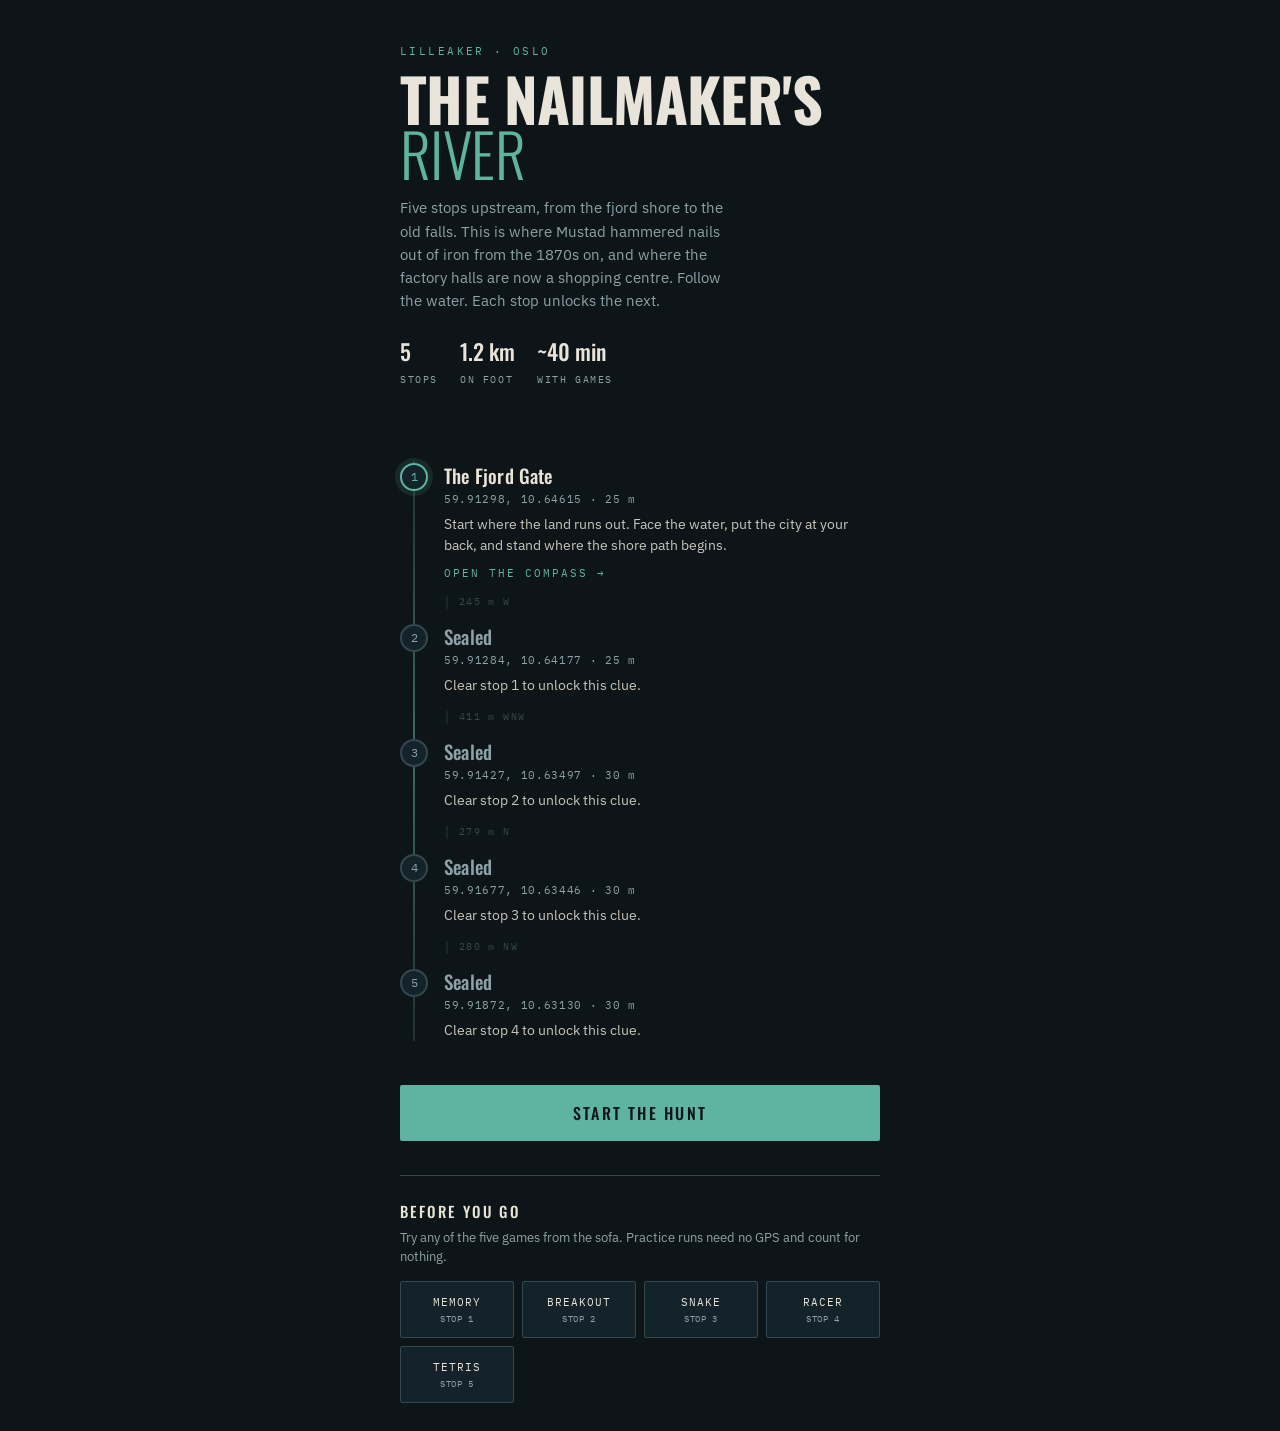
==== commit 349a6dac: "Add files via upload" ====
--- a/index.html
+++ b/index.html
@@ -188,6 +188,25 @@
 .mcard .face{ visibility:hidden; }           /* iOS-safe: opacity/color:transparent fails on emoji */
 .mcard[data-up="1"] .face,
 .mcard[data-done="1"] .face{ visibility:visible; }
+
+/* ---------- practice ---------- */
+.trybox{ margin-top:34px; border-top:1px solid var(--edge); padding-top:24px; }
+.trybox h3{ font-family:"Oswald",sans-serif; font-weight:500; font-size:15px;
+  letter-spacing:.16em; text-transform:uppercase; margin:0 0 6px; }
+.trybox p{ color:var(--mute); font-size:13px; line-height:1.5; margin:0 0 14px; }
+.trylist{ display:grid; grid-template-columns:repeat(auto-fit,minmax(92px,1fr)); gap:8px; }
+.trykey{
+  padding:13px 6px; border:1px solid var(--edge); background:var(--river); border-radius:2px;
+  font-family:"IBM Plex Mono",monospace; font-size:11px; letter-spacing:.1em;
+  text-transform:uppercase; color:var(--bone); text-align:center;
+}
+.trykey:active{ border-color:var(--verd); color:var(--verd); }
+.trykey span{ display:block; font-size:9px; color:var(--mute); margin-top:4px; letter-spacing:.08em; }
+.pbanner{
+  font-family:"IBM Plex Mono",monospace; font-size:10px; letter-spacing:.16em;
+  text-transform:uppercase; color:var(--brass); border:1px dashed rgba(201,146,47,.5);
+  padding:7px 10px; border-radius:2px; margin-bottom:12px; text-align:center;
+}
 
 /* ---------- win ---------- */
 .win{ flex:1; display:flex; flex-direction:column; justify-content:center; padding:0 20px calc(30px + var(--pad-safe)); }
@@ -255,14 +274,14 @@
       lat: 59.9167688, lng: 10.6344642, radius: 30,
       clue: "Now turn upstream and go north, about 280 metres. Walk into the ground the nail works once filled.",
       game: "racer",
-      goal: 900
+      goal: 1500
     },
     {
       name: "The Old Falls",
       lat: 59.9187201, lng: 10.6312979, radius: 30,
       clue: "Last leg: northwest, 280 metres, still following the river. Listen for it before you see it.",
       game: "tetris",
-      lines: 3
+      lines: 7
     }
   ],
 
@@ -283,6 +302,8 @@
 }
 function saveState(s){ try{ localStorage.setItem(SKEY, JSON.stringify(s)); }catch(e){} }
 let STATE = loadState();
+
+const GAME_NAMES = { memory:'Memory', breakout:'Breakout', snake:'Snake', racer:'Racer', tetris:'Tetris' };
 
 /* ---------- geo maths ---------- */
 const R_EARTH = 6371000;
@@ -358,7 +379,8 @@
   const h = location.hash || '#/';
   let m;
   if ((m = h.match(/^#\/stop\/(\d+)/)))      viewStop(+m[1]);
-  else if ((m = h.match(/^#\/game\/(\d+)/))) viewGame(+m[1]);
+  else if ((m = h.match(/^#\/game\/(\d+)/))) viewGame(+m[1], false);
+  else if ((m = h.match(/^#\/try\/(\d+)/)))  viewGame(+m[1], true);
   else if (h === '#/done')                   viewDone();
   else                                       viewHome();
   window.scrollTo(0,0);
@@ -445,6 +467,20 @@
   }
   w.appendChild(actions);
 
+  const tb = el('div','trybox');
+  tb.appendChild(el('h3', null, 'Before you go'));
+  tb.appendChild(el('p', null, 'Try any of the five games from the sofa. ' +
+    'Practice runs need no GPS and count for nothing.'));
+  const tl = el('div','trylist');
+  HUNT.stops.forEach((st,i)=>{
+    const b = el('button','trykey',
+      (GAME_NAMES[st.game] || st.game) + '<span>Stop ' + (i+1) + '</span>');
+    b.addEventListener('click', ()=> go('#/try/' + (i+1)));
+    tl.appendChild(b);
+  });
+  tb.appendChild(tl);
+  w.appendChild(tb);
+
   scr.appendChild(w);
   app.appendChild(scr);
 }
@@ -489,6 +525,10 @@
   begin.style.display = 'none';
   hud.appendChild(enable);
   hud.appendChild(begin);
+  const tryBtn = el('button','btn ghost','Practice this game');
+  tryBtn.style.marginTop = '10px'; tryBtn.style.padding = '11px'; tryBtn.style.fontSize = '13px';
+  tryBtn.addEventListener('click', ()=> go('#/try/' + n));
+  hud.appendChild(tryBtn);
   arw.appendChild(hud);
   scr.appendChild(arw);
   app.appendChild(scr);
@@ -603,14 +643,26 @@
     ctx.fillStyle = '#0E1518'; ctx.fill();
   }
 
-  function drawArrow(ctx, x, y, size, dirSign, color){
+  /* the nav arrow: points at the bearing. 0deg = straight ahead. */
+  function drawNavArrow(ctx, x, y, s, angleDeg, color){
     ctx.save();
-    ctx.translate(x,y); ctx.rotate(dirSign > 0 ? 0 : Math.PI);
+    ctx.translate(x, y);
+    ctx.rotate(rad(angleDeg));
+    ctx.scale(1, 0.88);                       // slight ground-plane squash
+    ctx.shadowColor = 'rgba(0,0,0,.5)'; ctx.shadowBlur = 12; ctx.shadowOffsetY = 4;
     ctx.beginPath();
-    ctx.moveTo(size, 0); ctx.lineTo(-size*0.55, -size*0.7);
-    ctx.lineTo(-size*0.2, 0); ctx.lineTo(-size*0.55, size*0.7);
+    ctx.moveTo(0, -s);
+    ctx.lineTo( s*0.78,  s*0.18);
+    ctx.lineTo( s*0.30,  s*0.04);
+    ctx.lineTo( s*0.30,  s*0.80);
+    ctx.lineTo(-s*0.30,  s*0.80);
+    ctx.lineTo(-s*0.30,  s*0.04);
+    ctx.lineTo(-s*0.78,  s*0.18);
     ctx.closePath();
     ctx.fillStyle = color; ctx.fill();
+    ctx.shadowColor = 'transparent';
+    ctx.lineWidth = Math.max(1.5, s*0.06);
+    ctx.strokeStyle = 'rgba(14,21,24,.45)'; ctx.stroke();
     ctx.restore();
   }
 
@@ -692,23 +744,21 @@
         drawPin(ctx, W/2, yTip, r*1.15, color, true);
         chip.textContent = "You're here · " + stop.name;
         chip.className = 'chip here';
-      } else if (heading != null && Math.abs(delta) < HALF_FOV){
-        const x = W/2 + (delta / HALF_FOV) * (W/2 - r*1.6);
-        const yTip = H*0.52 + Math.sin(ts/700) * 4;
-        drawPin(ctx, x, yTip, r, color, false);
-        // leader line down from the tip
-        ctx.strokeStyle = 'rgba(201,146,47,.45)'; ctx.setLineDash([4,5]); ctx.lineWidth = 1.5;
-        ctx.beginPath(); ctx.moveTo(x, yTip+4); ctx.lineTo(x, H*0.78); ctx.stroke();
-        ctx.setLineDash([]);
-        chip.textContent = 'Straight ahead'; chip.className = 'chip';
       } else if (heading != null){
-        const side = delta > 0 ? 1 : -1;
-        const x = side > 0 ? W - 46 : 46;
-        drawArrow(ctx, x, H*0.52, 22 + Math.sin(ts/300)*2, side, '#C9922F');
-        chip.textContent = 'Turn ' + (side > 0 ? 'right' : 'left') + ' · ' + Math.round(Math.abs(delta)) + '°';
+        // navigating: arrow rotates to the bearing and slides toward the side
+        // the target is on. Behind you it simply points back down the screen.
+        const t = Math.max(-1, Math.min(1, delta / HALF_FOV));
+        const size = Math.min(W, H) * 0.125;
+        const x = W/2 + t * (W/2 - size*1.5);
+        const y = H*0.52 + Math.sin(ts/700) * 5;
+        drawNavArrow(ctx, x, y, size, delta, '#C9922F');
+        const off = Math.round(Math.abs(delta));
+        if (off < 12)       chip.textContent = 'Straight ahead';
+        else if (off > 150) chip.textContent = 'Turn around · ' + off + '°';
+        else                chip.textContent = 'Turn ' + (delta > 0 ? 'right' : 'left') + ' · ' + off + '°';
         chip.className = 'chip';
       } else {
-        drawPin(ctx, W/2, H*0.52, r, color, false);
+        drawNavArrow(ctx, W/2, H*0.52, Math.min(W,H)*0.125, 0, 'rgba(201,146,47,.38)');
         chip.textContent = 'Compass off — distance only';
         chip.className = 'chip';
       }
@@ -744,28 +794,29 @@
 /* ============================================================
    GAME SHELL
    ============================================================ */
-function viewGame(n){
+function viewGame(n, practice){
   const idx  = n - 1;
   const stop = HUNT.stops[idx];
   if (!stop) return go('#/');
 
   const scr = el('div','screen fixed'); scr.style.paddingBottom = '0';
   const bar = el('div','topbar');
-  const back = el('button','back','&#8592; Compass');
-  back.addEventListener('click', ()=> go('#/stop/' + n));
+  const back = el('button','back', practice ? '&#8592; Route' : '&#8592; Compass');
+  back.addEventListener('click', ()=> go(practice ? '#/' : '#/stop/' + n));
   bar.appendChild(back);
-  bar.appendChild(el('div','ttl', stop.name));
+  bar.appendChild(el('div','ttl', practice ? GAME_NAMES[stop.game] || 'Practice' : stop.name));
   bar.appendChild(el('div','back','&nbsp;'));
   scr.appendChild(bar);
 
   const gw = el('div','gamewrap');
+  if (practice) gw.appendChild(el('div','pbanner','Practice run — nothing is recorded'));
   scr.appendChild(gw);
   app.appendChild(scr);
 
   const onWin = () => {
-    if (STATE.cleared < n){ STATE.cleared = n; saveState(STATE); }
+    if (!practice && STATE.cleared < n){ STATE.cleared = n; saveState(STATE); }
     if (navigator.vibrate) navigator.vibrate([40,50,40,50,120]);
-    setTimeout(()=> renderWin(n), 420);
+    setTimeout(()=> renderWin(n, practice), 420);
   };
 
   const runners = { memory:gameMemory, breakout:gameBreakout, snake:gameSnake, racer:gameRacer, tetris:gameTetris };
@@ -773,9 +824,28 @@
   teardown = run(gw, stop, onWin) || null;
 }
 
-function renderWin(n){
+function renderWin(n, practice){
   if (teardown){ try{ teardown(); }catch(e){} teardown = null; }
   app.innerHTML = '';
+
+  if (practice){
+    const st  = HUNT.stops[n-1];
+    const scr = el('div','screen');
+    const w   = el('div','win');
+    w.appendChild(el('div','eyebrow','Practice run'));
+    w.appendChild(el('h2', null, 'Cleared'));
+    w.appendChild(el('p', null, 'Nothing recorded. The real ' + (GAME_NAMES[st.game]||'run') +
+      ' is waiting at <b>' + st.name + '</b> — you have to be standing there to start it.'));
+    const again = el('button','btn','Run it again');
+    again.addEventListener('click', ()=> route());
+    w.appendChild(again);
+    const home = el('button','btn ghost','Back to route'); home.style.marginTop = '10px';
+    home.addEventListener('click', ()=> go('#/'));
+    w.appendChild(home);
+    scr.appendChild(w); app.appendChild(scr);
+    return;
+  }
+
   const last = n >= HUNT.stops.length;
   const scr = el('div','screen');
   const w = el('div','win');
@@ -1110,13 +1180,15 @@
    GAME 4 — RACER (dodge the traffic)
    ============================================================ */
 function gameRacer(gw, stop, onWin){
-  const GOAL = stop.goal || 900;
-  const LANES = 3;
+  const GOAL_M   = stop.goal || 1500;   // metres of clean road to finish the leg
+  const PX_PER_M = 10;
+  const TOTAL    = GOAL_M * PX_PER_M;
+  const LANES    = 3;
 
   const hud = el('div','ghud');
-  hud.appendChild(el('span',null,'Distance&nbsp;')); const dN = el('b','','0%'); hud.appendChild(dN);
+  hud.appendChild(el('span',null,'Distance&nbsp;')); const dN = el('b','','0 m'); hud.appendChild(dN);
   hud.appendChild(el('div','spacer'));
-  hud.appendChild(el('span',null,'Speed&nbsp;')); const spN = el('b','','1.0x'); hud.appendChild(spN);
+  hud.appendChild(el('span',null,'Shields&nbsp;')); const sN = el('b','','3'); hud.appendChild(sN);
   gw.appendChild(hud);
 
   const stage = makeStage(gw);
@@ -1125,109 +1197,143 @@
   const lf = el('button','key','&#9664;'), rt = el('button','key','&#9654;');
   row.appendChild(lf); row.appendChild(rt);
   pad.appendChild(row); gw.appendChild(pad);
-  gw.appendChild(el('div','arnote','Tap a side of the road or use the arrows. Hit anything and you restart the leg.'));
+  gw.appendChild(el('div','arnote',
+    'Touch or drag on the road to steer into a lane, or use the arrows. ' +
+    'Three shields. Lose them all and the whole leg restarts.'));
 
   const box = stageBox(stage, 3/5);
   const W = box.w, H = box.h;
   const cv = el('canvas'); stage.appendChild(cv);
   const ctx = fitCanvas(cv, W, H);
-  const roadW = W * 0.82, roadX = (W - roadW)/2, laneW = roadW / LANES;
-  const carW = laneW * 0.56, carH = carW * 1.7;
-
-  let lane, carX, obs, dist, speed, stripe, last, raf = 0, alive = true, spawnGap, sinceSpawn;
-  function reset(soft){
-    lane = 1; carX = roadX + laneW*1.5; obs = []; dist = 0;
-    speed = 0.22; stripe = 0; spawnGap = 900; sinceSpawn = 0; last = 0;
-    dN.textContent = '0%'; spN.textContent = '1.0x';
+
+  const roadW = W * 0.86, roadX = (W - roadW)/2, laneW = roadW / LANES;
+  const carW  = laneW * 0.60, carH = carW * 1.6;
+  const carY  = H - carH - 14;
+
+  let lane, carX, obs, travelled, vpx, stripe, shields, invuln, nextSpawnAt, freeLane, last, raf = 0, alive = true;
+
+  function reset(){
+    lane = 1; carX = roadX + laneW*1.5;
+    obs = []; travelled = 0; vpx = 0.30; stripe = 0;
+    shields = 3; invuln = 0; freeLane = 1;
+    nextSpawnAt = H * 0.6;              // first row is already a little way ahead
+    last = 0;
+    sN.textContent = '3'; dN.textContent = '0 m';
   }
   reset();
 
-  const move = d => { lane = Math.max(0, Math.min(LANES-1, lane + d)); };
+  /* --- spawning ---------------------------------------------------------
+     Rows are placed by distance travelled, not by clock, so density stays
+     honest as the speed climbs. The free lane only ever shifts by one lane
+     between rows, so every row is reachable with a single move. */
+  function spawnRow(){
+    freeLane = Math.max(0, Math.min(LANES-1, freeLane + (Math.floor(Math.random()*3) - 1)));
+    const others = [];
+    for (let i=0;i<LANES;i++) if (i !== freeLane) others.push(i);
+    const count = Math.random() < 0.45 ? 2 : 1;
+    if (count === 1) others.splice(Math.floor(Math.random()*others.length), 1);
+    others.forEach(l => obs.push({
+      lane: l, y: -carH, hit: false,
+      hue: Math.random() < 0.5 ? '#C9922F' : '#D96A5B'
+    }));
+  }
+
+  /* --- steering --------------------------------------------------------- */
+  const setLane = l => { lane = Math.max(0, Math.min(LANES-1, l)); };
+  const move    = d => setLane(lane + d);
+  const laneAt  = clientX => {
+    const r = cv.getBoundingClientRect();
+    return Math.floor((clientX - r.left - roadX) / laneW);
+  };
+  const onTouch = e => { e.preventDefault(); setLane(laneAt(e.touches[0].clientX)); };
+  cv.addEventListener('touchstart', onTouch, {passive:false});
+  cv.addEventListener('touchmove',  onTouch, {passive:false});
+  cv.addEventListener('mousedown', e => setLane(laneAt(e.clientX)));
+  cv.addEventListener('mousemove', e => { if (e.buttons) setLane(laneAt(e.clientX)); });
 
   [[lf,-1],[rt,1]].forEach(([n,d])=>{
     const h = e => { e.preventDefault(); move(d); };
     n.addEventListener('touchstart', h, {passive:false});
     n.addEventListener('click', h);
   });
-  cv.addEventListener('touchstart', e=>{
-    e.preventDefault();
-    const r = cv.getBoundingClientRect();
-    move(e.touches[0].clientX - r.left < W/2 ? -1 : 1);
-  }, {passive:false});
   const onKey = e => {
     if (e.key === 'ArrowLeft'){ e.preventDefault(); move(-1); }
     if (e.key === 'ArrowRight'){ e.preventDefault(); move(1); }
   };
   window.addEventListener('keydown', onKey);
 
-  function spawn(){
-    // block one or two lanes, never all three
-    const free = Math.floor(Math.random()*LANES);
-    const two  = Math.random() < 0.35;
-    const blocked = [];
-    for (let i=0;i<LANES;i++) if (i !== free) blocked.push(i);
-    const pick = two ? blocked : [blocked[Math.floor(Math.random()*blocked.length)]];
-    pick.forEach(l => obs.push({ lane:l, y:-carH, hue: Math.random()<.5 ? '#C9922F' : '#D96A5B' }));
-  }
-
   function loop(ts){
     if (!alive) return;
     raf = requestAnimationFrame(loop);
     if (!last) last = ts;
-    let dt = Math.min(48, ts - last); last = ts;
-
-    const targetX = roadX + laneW*(lane + .5);
-    carX += (targetX - carX) * 0.24;
-
-    const px = speed * dt;
-    dist += px; stripe = (stripe + px) % 44;
-    speed = Math.min(0.62, 0.22 + (dist/GOAL) * 0.4);
-    spawnGap = Math.max(360, 900 - (dist/GOAL) * 520);
-    sinceSpawn += dt;
-    if (sinceSpawn > spawnGap){ sinceSpawn = 0; spawn(); }
-
-    obs.forEach(o => o.y += px * 1.6);
+    const dt = Math.min(48, ts - last); last = ts;
+
+    const prog = travelled / TOTAL;
+    vpx = 0.30 + prog * 0.42;                       // 0.30 -> 0.72 px/ms
+    const px = vpx * dt;
+    travelled += px;
+    stripe = (stripe + px) % 46;
+
+    // gap between rows shrinks, but never below three-quarters of a screen
+    const gap = H * (1.05 - prog * 0.30);
+    if (travelled >= nextSpawnAt){ nextSpawnAt = travelled + gap; spawnRow(); }
+
+    obs.forEach(o => o.y += px);
     obs = obs.filter(o => o.y < H + carH);
 
-    const carY = H - carH - 18;
-    for (const o of obs){
-      const ox = roadX + laneW*(o.lane + .5);
-      if (Math.abs(ox - carX) < carW*0.85 && o.y + carH > carY + 6 && o.y < carY + carH - 6){
-        toast('Crashed — leg restarts'); reset(); break;
+    // steer
+    carX += (roadX + laneW*(lane + 0.5) - carX) * 0.26;
+
+    // collide
+    if (invuln > 0) invuln -= dt;
+    else {
+      for (const o of obs){
+        if (o.hit) continue;
+        const ox = roadX + laneW*(o.lane + 0.5);
+        if (Math.abs(ox - carX) < carW*0.9 &&
+            o.y + carH > carY + 8 && o.y < carY + carH - 8){
+          o.hit = true; shields--; invuln = 1300;
+          sN.textContent = Math.max(0, shields);
+          if (navigator.vibrate) navigator.vibrate(80);
+          if (shields <= 0){ toast('Wrecked — leg restarts'); reset(); }
+          else toast('Clipped it — ' + shields + ' shield' + (shields>1?'s':'') + ' left');
+          break;
+        }
       }
     }
 
-    dN.textContent = Math.min(100, Math.round(dist/GOAL*100)) + '%';
-    spN.textContent = (speed/0.22).toFixed(1) + 'x';
-    if (dist >= GOAL){ alive = false; cancelAnimationFrame(raf); onWin(); return; }
-
-    /* draw */
+    dN.textContent = Math.round(Math.min(TOTAL, travelled) / PX_PER_M) + ' m';
+    if (travelled >= TOTAL){ alive = false; cancelAnimationFrame(raf); onWin(); return; }
+
+    /* --- draw --- */
     ctx.fillStyle = '#0E1518'; ctx.fillRect(0,0,W,H);
     ctx.fillStyle = '#14232A'; ctx.fillRect(roadX, 0, roadW, H);
-    ctx.strokeStyle = 'rgba(232,228,217,.28)'; ctx.lineWidth = 3;
+
+    ctx.strokeStyle = 'rgba(232,228,217,.26)'; ctx.lineWidth = 3;
     for (let l=1;l<LANES;l++){
       const x = roadX + laneW*l;
-      for (let y = -44 + stripe; y < H; y += 44){
-        ctx.beginPath(); ctx.moveTo(x, y); ctx.lineTo(x, y+22); ctx.stroke();
+      for (let y = -46 + stripe; y < H; y += 46){
+        ctx.beginPath(); ctx.moveTo(x,y); ctx.lineTo(x, y+24); ctx.stroke();
       }
     }
-    ctx.strokeStyle = 'rgba(95,179,161,.5)'; ctx.lineWidth = 2;
+    ctx.strokeStyle = 'rgba(95,179,161,.55)'; ctx.lineWidth = 2;
     ctx.beginPath(); ctx.moveTo(roadX,0); ctx.lineTo(roadX,H); ctx.stroke();
     ctx.beginPath(); ctx.moveTo(roadX+roadW,0); ctx.lineTo(roadX+roadW,H); ctx.stroke();
 
-    const car = (x,y,fill) => {
+    const car = (x,y,fill,alpha) => {
+      ctx.globalAlpha = alpha == null ? 1 : alpha;
       ctx.fillStyle = fill;
       ctx.fillRect(x - carW/2, y, carW, carH);
       ctx.fillStyle = 'rgba(14,21,24,.55)';
-      ctx.fillRect(x - carW*0.32, y + carH*0.16, carW*0.64, carH*0.26);
-      ctx.fillRect(x - carW*0.32, y + carH*0.62, carW*0.64, carH*0.2);
+      ctx.fillRect(x - carW*0.32, y + carH*0.15, carW*0.64, carH*0.26);
+      ctx.fillRect(x - carW*0.32, y + carH*0.63, carW*0.64, carH*0.2);
+      ctx.globalAlpha = 1;
     };
-    obs.forEach(o => car(roadX + laneW*(o.lane+.5), o.y, o.hue));
-    car(carX, carY, '#5FB3A1');
-
-    // progress bar
-    ctx.fillStyle = 'rgba(232,228,217,.14)'; ctx.fillRect(0, 0, W, 4);
-    ctx.fillStyle = '#5FB3A1'; ctx.fillRect(0, 0, W * Math.min(1, dist/GOAL), 4);
+    obs.forEach(o => car(roadX + laneW*(o.lane+0.5), o.y, o.hit ? '#4A5A60' : o.hue));
+    car(carX, carY, '#5FB3A1', invuln > 0 ? (Math.floor(ts/90) % 2 ? 0.3 : 1) : 1);
+
+    ctx.fillStyle = 'rgba(232,228,217,.14)'; ctx.fillRect(0,0,W,4);
+    ctx.fillStyle = '#5FB3A1'; ctx.fillRect(0,0, W * Math.min(1, travelled/TOTAL), 4);
   }
   raf = requestAnimationFrame(loop);
   return () => { alive = false; cancelAnimationFrame(raf); window.removeEventListener('keydown', onKey); };
